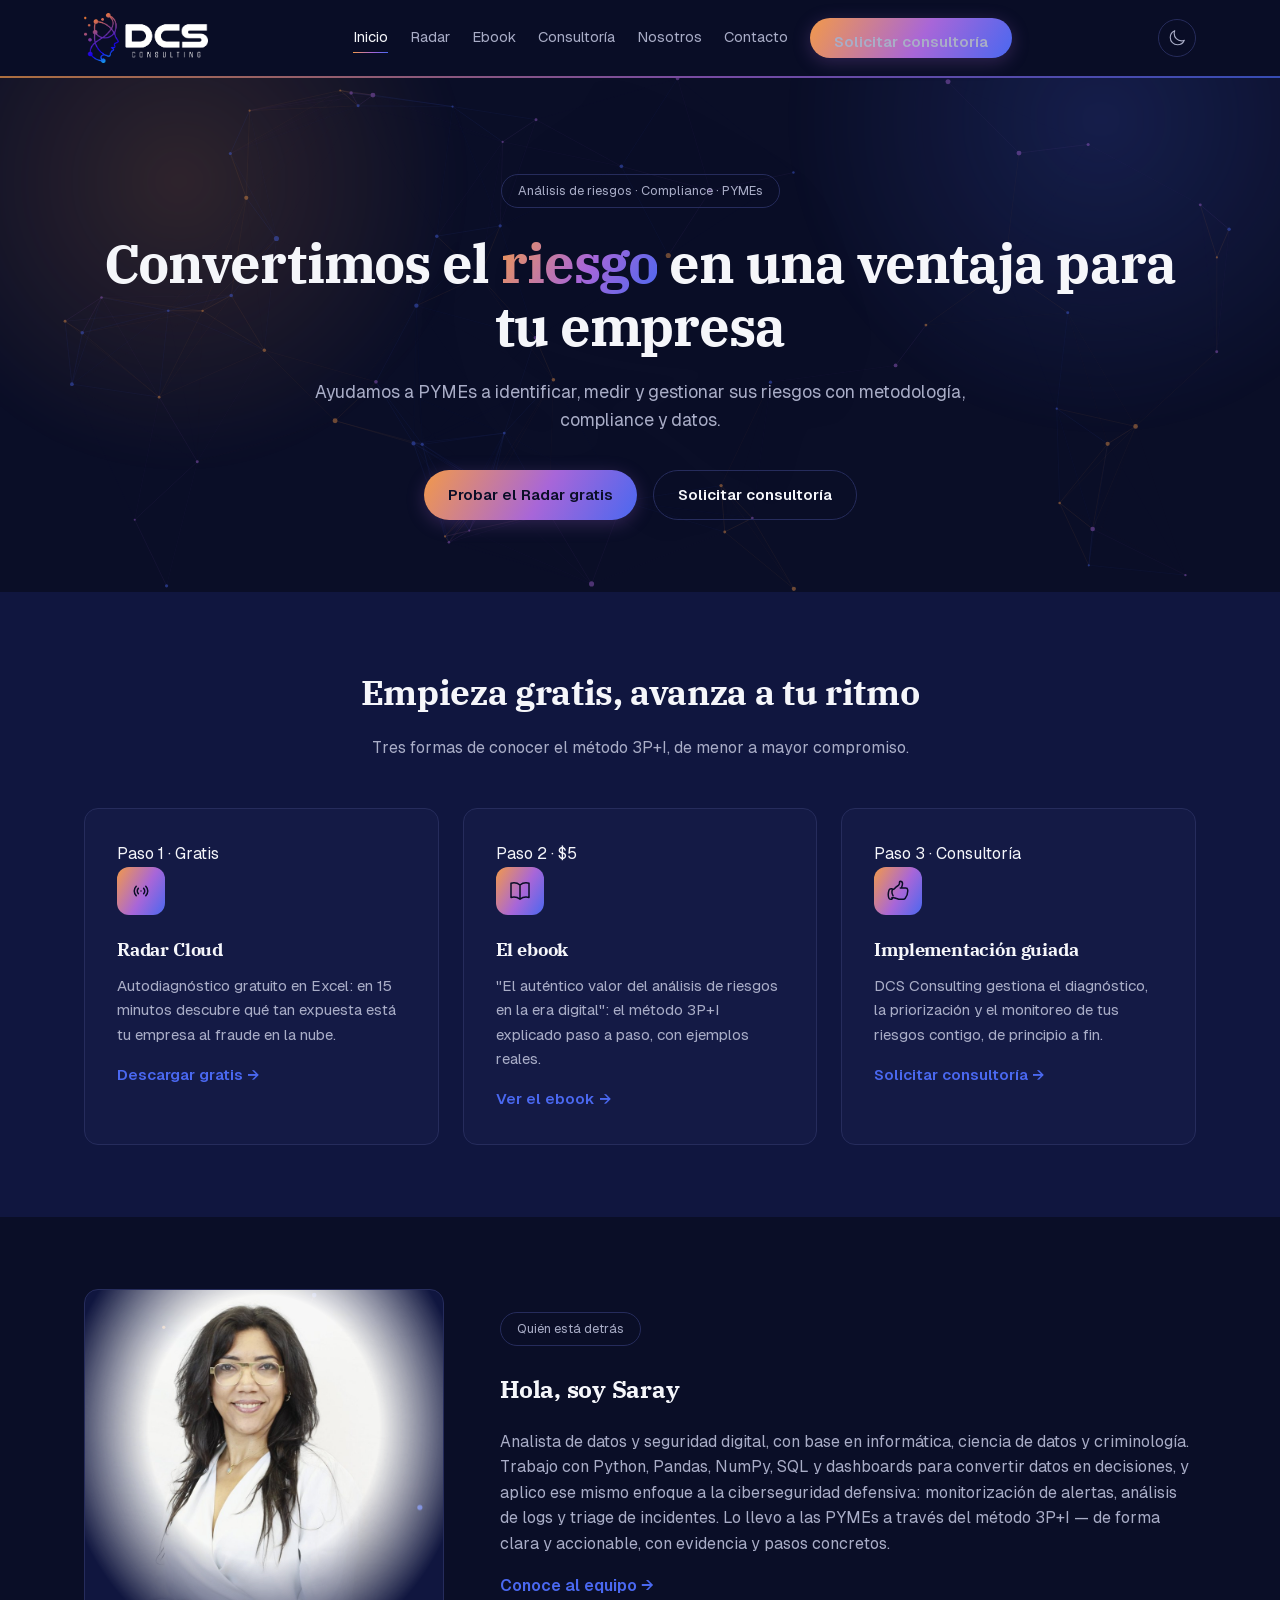
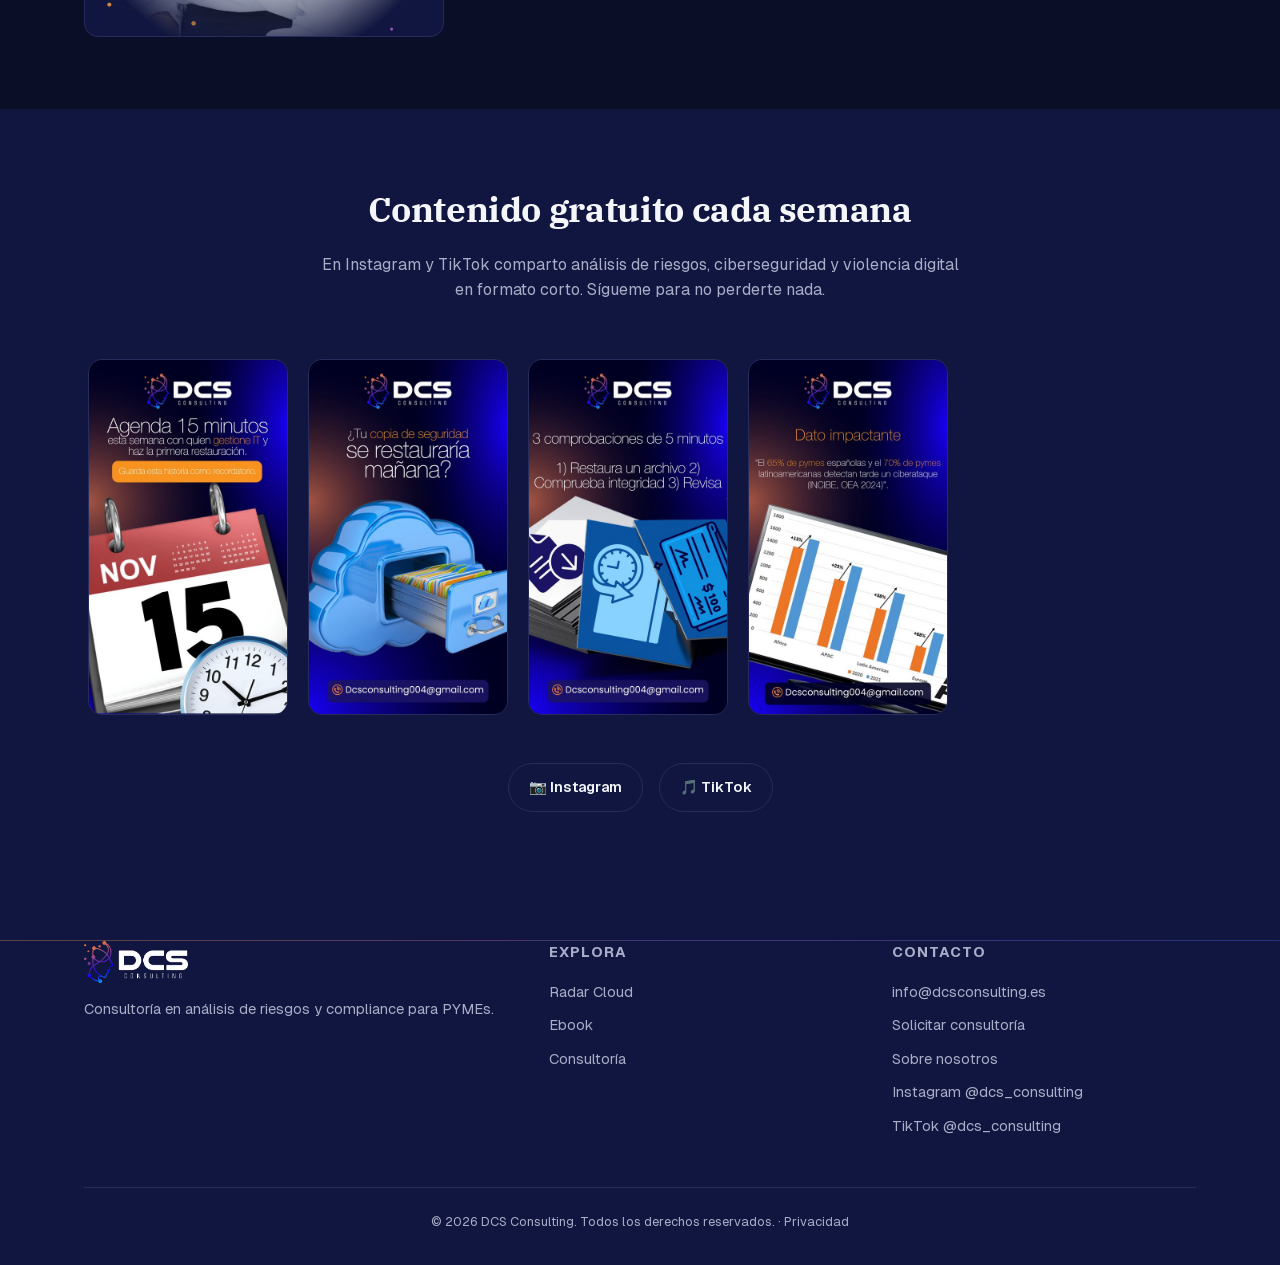
==== index.html @ 71032039 "Oculta temporalmente Formación y Aula Digital Segura del menú - Quita los enlaces de navegación y fo" ====
<!DOCTYPE html>
<html lang="es">
<head>
<script>(function(){try{if(localStorage.getItem("dcs-theme")==="light"){document.documentElement.setAttribute("data-theme","light");}}catch(e){}})();</script>
<meta charset="UTF-8">
<meta name="viewport" content="width=device-width, initial-scale=1.0">
<title>DCS Consulting — Consultoría en Análisis de Riesgos y Cumplimiento</title>
<meta name="description" content="DCS Consulting: consultoría en análisis de riesgos, compliance y auditoría para PYMEs.">
<meta property="og:type" content="website">
<meta property="og:title" content="DCS Consulting — Consultoría en Análisis de Riesgos y Cumplimiento">
<meta property="og:description" content="DCS Consulting: consultoría en análisis de riesgos, compliance y auditoría para PYMEs.">
<meta property="og:url" content="https://dcsconsulting.es/">
<meta property="og:image" content="https://dcsconsulting.es/assets/logo-full.png">
<meta name="twitter:card" content="summary_large_image">
<meta name="twitter:title" content="DCS Consulting — Consultoría en Análisis de Riesgos y Cumplimiento">
<meta name="twitter:description" content="DCS Consulting: consultoría en análisis de riesgos, compliance y auditoría para PYMEs.">
<meta name="twitter:image" content="https://dcsconsulting.es/assets/logo-full.png">
<link rel="stylesheet" href="css/style.css?v=20260808">
<link rel="icon" type="image/png" href="assets/favicon.png">
<link rel="preconnect" href="https://fonts.googleapis.com">
<link rel="preconnect" href="https://fonts.gstatic.com" crossorigin>
<link href="https://fonts.googleapis.com/css2?family=IBM+Plex+Serif:wght@500;600;700&display=swap" rel="stylesheet">
</head>
<body>

<header class="site-header">
  <div class="container">
    <a href="index.html" class="logo">
      <img src="assets/logo-full.png" alt="DCS Consulting" class="logo-img logo-on-dark">
      <img src="assets/logo-full-dark.png" alt="DCS Consulting" class="logo-img logo-on-light">
    </a>
    <nav class="nav-links">
      <a href="index.html" class="active">Inicio</a>
      <a href="radar.html">Radar</a>
      <a href="ebook.html">Ebook</a>
      <a href="consultoria.html">Consultoría</a>
      <a href="sobre-nosotros.html">Nosotros</a>
      <a href="contacto.html">Contacto</a>
      <a href="contacto.html" class="btn btn-primary">Solicitar consultoría</a>
    </nav>
    <button class="theme-toggle" aria-label="Cambiar tema claro/oscuro" title="Cambiar tema">
      <svg class="icon-moon" viewBox="0 0 24 24"><path stroke-linecap="round" stroke-linejoin="round" stroke-width="1.5" d="M21.752 15.002A9.72 9.72 0 0118 15.75c-5.385 0-9.75-4.365-9.75-9.75 0-1.33.266-2.597.748-3.752A9.753 9.753 0 003 11.25C3 16.635 7.365 21 12.75 21a9.753 9.753 0 009.002-5.998z"/></svg>
      <svg class="icon-sun" viewBox="0 0 24 24"><path stroke-linecap="round" stroke-linejoin="round" stroke-width="1.5" d="M12 3v2.25m6.364.386-1.591 1.591M21 12h-2.25m-.386 6.364-1.591-1.591M12 18.75V21m-6.364-.386 1.591-1.591M3 12h2.25m.386-6.364 1.591 1.591M15.75 12a3.75 3.75 0 11-7.5 0 3.75 3.75 0 017.5 0z"/></svg>
    </button>
    <button class="nav-toggle" aria-label="Abrir menú">☰</button>
  </div>
</header>

<section class="hero">
  <div class="hero-nebula" aria-hidden="true"></div>
  <canvas class="particle-swarm hero-swarm" aria-hidden="true"></canvas>
  <div class="container">
    <span class="eyebrow">Análisis de riesgos · Compliance · PYMEs</span>
    <h1>Convertimos el <span class="grad">riesgo</span> en una ventaja para tu empresa</h1>
    <p class="lead">Ayudamos a PYMEs a identificar, medir y gestionar sus riesgos con metodología, compliance y datos.</p>
    <div class="hero-actions">
      <a href="radar.html" class="btn btn-primary">Probar el Radar gratis</a>
      <a href="contacto.html" class="btn btn-outline">Solicitar consultoría</a>
    </div>
  </div>
</section>

<section class="section-alt">
  <div class="container">
    <div class="section-head">
      <h2>Empieza gratis, avanza a tu ritmo</h2>
      <p>Tres formas de conocer el método 3P+I, de menor a mayor compromiso.</p>
    </div>
    <div class="grid">
      <div class="card">
        <span class="tag">Paso 1 · Gratis</span>
        <div class="icon"><svg viewBox="0 0 24 24"><path stroke-linecap="round" stroke-linejoin="round" stroke-width="1.5" d="M9.348 14.652a3.75 3.75 0 010-5.304m5.304 0a3.75 3.75 0 010 5.304m-7.425 2.121a6.75 6.75 0 010-9.546m9.546 0a6.75 6.75 0 010 9.546M12 12h.008v.008H12V12z"/></svg></div>
        <h3>Radar Cloud</h3>
        <p>Autodiagnóstico gratuito en Excel: en 15 minutos descubre qué tan expuesta está tu empresa al fraude en la nube.</p>
        <p style="margin-top:16px;"><a href="radar.html" style="color:var(--blue); font-weight:600;">Descargar gratis →</a></p>
      </div>
      <div class="card">
        <span class="tag">Paso 2 · $5</span>
        <div class="icon"><svg viewBox="0 0 24 24"><path stroke-linecap="round" stroke-linejoin="round" stroke-width="1.5" d="M12 6.042A8.967 8.967 0 006 3.75c-1.052 0-2.062.18-3 .512v14.25A8.987 8.987 0 016 18c2.305 0 4.408.867 6 2.292m0-14.25a8.966 8.966 0 016-2.292c1.052 0 2.062.18 3 .512v14.25A8.987 8.987 0 0018 18a8.967 8.967 0 00-6 2.292m0-14.25v14.25"/></svg></div>
        <h3>El ebook</h3>
        <p>"El auténtico valor del análisis de riesgos en la era digital": el método 3P+I explicado paso a paso, con ejemplos reales.</p>
        <p style="margin-top:16px;"><a href="ebook.html" style="color:var(--blue); font-weight:600;">Ver el ebook →</a></p>
      </div>
      <div class="card">
        <span class="tag">Paso 3 · Consultoría</span>
        <div class="icon"><svg viewBox="0 0 24 24"><path stroke-linecap="round" stroke-linejoin="round" stroke-width="1.5" d="M6.633 10.5c.806 0 1.533-.446 2.031-1.08a9.041 9.041 0 012.861-2.4c.723-.384 1.35-.956 1.653-1.715a4.498 4.498 0 00.322-1.672V3a.75.75 0 01.75-.75A2.25 2.25 0 0116.5 4.5c0 1.152-.26 2.243-.723 3.218-.266.558.107 1.282.725 1.282h3.126c1.026 0 1.945.694 2.054 1.715.045.422.068.85.068 1.285a11.95 11.95 0 01-2.649 7.521c-.388.482-.987.729-1.605.729H13.48c-.483 0-.964-.078-1.423-.23l-3.114-1.04a4.501 4.501 0 00-1.423-.23H5.904M14.25 9h2.25M5.904 18.75c.083.205.173.405.27.602.197.4-.078.898-.523.898h-.908c-.889 0-1.713-.518-1.972-1.368a12 12 0 01-.521-3.507c0-1.553.295-3.036.831-4.398C3.387 10.203 4.167 9.75 5 9.75h.945c.445 0 .72.498.523.898a4.986 4.986 0 00-.523 2.25c0 .944.204 1.84.57 2.647.204.45.396.907.588 1.362"/></svg></div>
        <h3>Implementación guiada</h3>
        <p>DCS Consulting gestiona el diagnóstico, la priorización y el monitoreo de tus riesgos contigo, de principio a fin.</p>
        <p style="margin-top:16px;"><a href="consultoria.html" style="color:var(--blue); font-weight:600;">Solicitar consultoría →</a></p>
      </div>
    </div>
  </div>
</section>

<section>
  <div class="container">
    <div class="founder-showcase">
      <div class="founder-portrait-frame">
        <canvas class="particle-swarm" aria-hidden="true"></canvas>
        <img src="assets/saray3-portrait.jpg" alt="Saray Blanco Alzola, fundadora de DCS Consulting" class="founder-portrait-img">
      </div>
      <div class="founder-showcase-text">
        <span class="eyebrow">Quién está detrás</span>
        <h2 class="mt-0">Hola, soy Saray</h2>
        <p style="color:var(--text-muted);">Analista de datos y seguridad digital, con base en informática, ciencia de datos y criminología. Trabajo con Python, Pandas, NumPy, SQL y dashboards para convertir datos en decisiones, y aplico ese mismo enfoque a la ciberseguridad defensiva: monitorización de alertas, análisis de logs y triage de incidentes. Lo llevo a las PYMEs a través del método 3P+I — de forma clara y accionable, con evidencia y pasos concretos.</p>
        <p style="margin-top:16px;"><a href="sobre-nosotros.html" style="color:var(--blue); font-weight:600;">Conoce al equipo →</a></p>
      </div>
    </div>
  </div>
</section>

<section class="section-alt">
  <div class="container">
    <div class="section-head">
      <h2>Contenido gratuito cada semana</h2>
      <p>En Instagram y TikTok comparto análisis de riesgos, ciberseguridad y violencia digital en formato corto. Sígueme para no perderte nada.</p>
    </div>
    <div class="rrss-strip">
      <img src="assets/rrss/rrss-1.jpg" alt="Publicación de DCS Consulting: agenda 15 minutos con quien gestione tu IT" loading="lazy">
      <img src="assets/rrss/rrss-2.jpg" alt="Publicación de DCS Consulting: ¿tu copia de seguridad se restauraría mañana?" loading="lazy">
      <img src="assets/rrss/rrss-3.jpg" alt="Publicación de DCS Consulting: 3 comprobaciones de 5 minutos" loading="lazy">
      <img src="assets/rrss/rrss-4.jpg" alt="Publicación de DCS Consulting: dato impactante sobre pymes y ciberataques" loading="lazy">
    </div>
    <div class="social-row" style="margin-top:32px;">
      <a href="https://www.instagram.com/dcs_consulting/" target="_blank" rel="noopener" class="social-pill">📷 Instagram</a>
      <a href="https://www.tiktok.com/@dcs_consulting" target="_blank" rel="noopener" class="social-pill">🎵 TikTok</a>
    </div>
  </div>
</section>

<footer class="site-footer">
  <div class="container">
    <div class="footer-grid">
      <div>
        <div class="logo" style="margin-bottom:14px;">
          <img src="assets/logo-full.png" alt="DCS Consulting" class="logo-img logo-on-dark">
      <img src="assets/logo-full-dark.png" alt="DCS Consulting" class="logo-img logo-on-light">
        </div>
        <p>Consultoría en análisis de riesgos y compliance para PYMEs.</p>
      </div>
      <div>
        <h4>Explora</h4>
        <a href="radar.html">Radar Cloud</a>
        <a href="ebook.html">Ebook</a>
        <a href="consultoria.html">Consultoría</a>
      </div>
      <div>
        <h4>Contacto</h4>
        <p><a href="mailto:info@dcsconsulting.es">info@dcsconsulting.es</a></p>
        <a href="contacto.html">Solicitar consultoría</a>
        <a href="sobre-nosotros.html">Sobre nosotros</a>
        <a href="https://www.instagram.com/dcs_consulting/" target="_blank" rel="noopener">Instagram @dcs_consulting</a>
        <a href="https://www.tiktok.com/@dcs_consulting" target="_blank" rel="noopener">TikTok @dcs_consulting</a>
      </div>
    </div>
    <div class="footer-bottom">
      © 2026 DCS Consulting. Todos los derechos reservados. · <a href="privacidad.html" style="color:inherit;">Privacidad</a>
    </div>
  </div>
</footer>

<script defer src="lib/three.min.js"></script>
<script defer src="js/hero-nebula.js?v=20260808"></script>
<script defer src="js/particle-swarm.js?v=20260808"></script>
<script src="js/main.js?v=20260808"></script>
</body>
</html>
---- css/style.css ----
/* DCS Consulting — hoja de estilos global */

@font-face {
  font-family: "Geist";
  src: url("../assets/fonts/Geist-Variable.woff2") format("woff2-variations"),
       url("../assets/fonts/Geist-Variable.woff2") format("woff2");
  font-weight: 100 900;
  font-style: normal;
  font-display: swap;
}

:root {
  --bg: #0a0e27;
  --bg-alt: #10163f;
  --bg-card: #141a45;
  --border: #262c5c;
  --text: #f5f6fa;
  --text-muted: #a9adc7;
  --orange: #f2994a;
  --purple: #a866d8;
  --blue: #4a68f0;
  --gradient: linear-gradient(120deg, var(--orange), var(--purple) 55%, var(--blue));
  --radius: 14px;
  --max-width: 1160px;
  --ease-out: cubic-bezier(0.22, 1, 0.36, 1);
  --font-display: "IBM Plex Serif", Georgia, serif;
  --header-bg: rgba(10, 14, 39, 0.92);
  --card-shadow: rgba(10, 14, 39, 0.4);
  --danger: #ef5a5a;
  --warning: #f2994a;
  --success: #3ddc97;
}

:root[data-theme="light"] {
  --bg: #f6f7fb;
  --bg-alt: #ebeef8;
  --bg-card: #ffffff;
  --border: #dde1f2;
  --text: #12173a;
  --text-muted: #5a5f82;
  --header-bg: rgba(246, 247, 251, 0.88);
  --card-shadow: rgba(30, 41, 90, 0.14);
}

:root[data-theme="light"] .hero-nebula { opacity: 0.32; }
:root[data-theme="light"] .hero-swarm { opacity: 0.35; }

* { box-sizing: border-box; }

html {
  scroll-behavior: smooth;
  overflow-x: clip;
}

@media (prefers-reduced-motion: reduce) {
  html { scroll-behavior: auto; }
}

body {
  margin: 0;
  overflow-x: clip;
  font-family: "Geist", "IBM Plex Sans", "Segoe UI", system-ui, -apple-system, Roboto, Helvetica, Arial, sans-serif;
  background: var(--bg);
  color: var(--text);
  line-height: 1.6;
}

h1, h2, h3 {
  font-family: var(--font-display);
  letter-spacing: -0.01em;
}

a { color: inherit; text-decoration: none; }

img { max-width: 100%; display: block; }

.container {
  max-width: var(--max-width);
  margin: 0 auto;
  padding: 0 24px;
}

/* ---------- Header ---------- */

.site-header {
  position: sticky;
  top: 0;
  z-index: 100;
  background: var(--header-bg);
  backdrop-filter: blur(8px);
}

.site-header::after {
  content: "";
  display: block;
  height: 2px;
  background: var(--gradient);
  opacity: 0.7;
}

.site-header .container {
  display: flex;
  align-items: center;
  justify-content: space-between;
  height: 76px;
}

.logo {
  display: flex;
  align-items: center;
  gap: 8px;
}

.site-header .logo-img,
.site-footer .logo-img {
  height: 50px;
  width: auto;
  max-width: none;
  flex-shrink: 0;
}

.site-footer .logo-img { height: 42px; }

.logo-on-light { display: none; }
:root[data-theme="light"] .logo-on-dark { display: none; }
:root[data-theme="light"] .logo-on-light { display: block; }

.nav-links {
  display: flex;
  align-items: center;
  gap: 22px;
  font-size: 0.92rem;
  white-space: nowrap;
}

.nav-links a {
  position: relative;
  color: var(--text-muted);
  padding-bottom: 3px;
  transition: color 0.2s;
}

.nav-links a::after {
  content: "";
  position: absolute;
  left: 0; right: 0; bottom: -2px;
  height: 1.5px;
  background: var(--gradient);
  transform: scaleX(0);
  transform-origin: right;
  transition: transform 0.3s var(--ease-out);
}

.nav-links a:hover,
.nav-links a.active {
  color: var(--text);
}

.nav-links a:hover::after,
.nav-links a.active::after {
  transform: scaleX(1);
  transform-origin: left;
}

.nav-links a.btn::after { display: none; }

.btn {
  display: inline-block;
  padding: 12px 24px;
  border-radius: 999px;
  font-weight: 600;
  font-size: 0.95rem;
  border: none;
  cursor: pointer;
  transition: transform 0.25s var(--ease-out), box-shadow 0.25s var(--ease-out);
}

.btn-primary {
  background: var(--gradient);
  color: #0a0e27;
  box-shadow: 0 4px 18px rgba(168, 102, 216, 0.25);
}

.btn-primary:hover { transform: translateY(-2px); box-shadow: 0 10px 28px rgba(168, 102, 216, 0.4); }

.btn-outline {
  background: transparent;
  color: var(--text);
  border: 1px solid var(--border);
}

.btn-outline:hover { border-color: var(--purple); }

.nav-toggle {
  display: none;
  background: none;
  border: none;
  color: var(--text);
  font-size: 1.6rem;
  cursor: pointer;
}

.theme-toggle {
  display: inline-flex;
  align-items: center;
  justify-content: center;
  width: 38px;
  height: 38px;
  border-radius: 50%;
  border: 1px solid var(--border);
  background: transparent;
  color: var(--text-muted);
  cursor: pointer;
  transition: border-color 0.25s var(--ease-out), color 0.25s var(--ease-out);
}

.theme-toggle:hover { border-color: var(--purple); color: var(--text); }

.theme-toggle svg { width: 18px; height: 18px; stroke: currentColor; fill: none; }

.theme-toggle .icon-sun { display: none; }
:root[data-theme="light"] .theme-toggle .icon-sun { display: block; }
:root[data-theme="light"] .theme-toggle .icon-moon { display: none; }

/* ---------- Hero ---------- */

.hero {
  position: relative;
  padding: 96px 0 72px;
  text-align: center;
  overflow: hidden;
}

.hero::before {
  content: "";
  position: absolute;
  inset: -10%;
  z-index: 0;
  background:
    radial-gradient(circle 480px at var(--mx, 20%) var(--my, 25%), rgba(242, 153, 74, 0.16), transparent 60%),
    radial-gradient(circle 520px at calc(100% - var(--mx, 20%)) calc(var(--my, 25%) - 10%), rgba(74, 104, 240, 0.18), transparent 60%);
  filter: blur(10px);
  transition: background 0.4s ease;
  pointer-events: none;
}

.hero > .container { position: relative; z-index: 1; }

.hero-nebula {
  position: absolute;
  inset: 0;
  z-index: 0;
  opacity: 0.55;
  pointer-events: none;
}

.hero-nebula canvas {
  display: block;
  width: 100%;
  height: 100%;
}

.founder-showcase {
  display: flex;
  align-items: center;
  gap: 56px;
}

.founder-portrait-frame {
  position: relative;
  flex: 0 0 auto;
  width: 100%;
  max-width: 360px;
  aspect-ratio: 900 / 872;
  border-radius: var(--radius);
  overflow: hidden;
  background: var(--bg-alt);
  border: 1px solid var(--border);
}

.particle-swarm {
  position: absolute;
  inset: 0;
  width: 100%;
  height: 100%;
  display: block;
}

.hero-swarm {
  z-index: 0;
  opacity: 0.5;
  pointer-events: none;
}

.founder-portrait-img {
  position: absolute;
  inset: 0;
  width: 100%;
  height: 100%;
  object-fit: cover;
  object-position: center 18%;
  -webkit-mask-image: radial-gradient(ellipse 62% 74% at 50% 40%, black 52%, transparent 92%);
  mask-image: radial-gradient(ellipse 62% 74% at 50% 40%, black 52%, transparent 92%);
}

.founder-showcase-text {
  flex: 1 1 320px;
}

@media (max-width: 780px) {
  .founder-showcase {
    flex-direction: column;
    gap: 28px;
    text-align: center;
  }
  .founder-portrait-frame { max-width: 280px; }
}

.eyebrow {
  display: inline-block;
  padding: 6px 16px;
  border: 1px solid var(--border);
  border-radius: 999px;
  font-size: 0.8rem;
  color: var(--text-muted);
  margin-bottom: 24px;
}

.hero h1 {
  font-size: clamp(2.1rem, 5vw, 3.4rem);
  margin: 0 0 20px;
  font-weight: 800;
  line-height: 1.15;
  letter-spacing: -0.02em;
}

.hero h1 .grad {
  background: var(--gradient);
  -webkit-background-clip: text;
  background-clip: text;
  color: transparent;
}

.hero p.lead {
  max-width: 680px;
  margin: 0 auto 36px;
  color: var(--text-muted);
  font-size: 1.1rem;
}

.hero-actions {
  display: flex;
  gap: 16px;
  justify-content: center;
  flex-wrap: wrap;
}

/* ---------- Sections ---------- */

section { padding: 72px 0; }

.section-alt { background: var(--bg-alt); }

.section-head {
  text-align: center;
  max-width: 640px;
  margin: 0 auto 48px;
}

.section-head h2 {
  font-size: clamp(1.6rem, 3vw, 2.2rem);
  margin: 0 0 14px;
}

.section-head p { color: var(--text-muted); margin: 0; }

/* ---------- Cards / Grid ---------- */

.grid {
  display: grid;
  gap: 24px;
  grid-template-columns: repeat(auto-fit, minmax(260px, 1fr));
}

.grid-2 { grid-template-columns: repeat(auto-fit, minmax(320px, 1fr)); }

.card {
  position: relative;
  background: var(--bg-card);
  border: 1px solid var(--border);
  border-radius: var(--radius);
  padding: 32px;
  transition: transform 0.3s var(--ease-out), border-color 0.3s var(--ease-out), box-shadow 0.3s var(--ease-out);
  overflow: hidden;
}

.card::before {
  content: "";
  position: absolute;
  top: 0; left: 0; right: 0;
  height: 3px;
  background: var(--gradient);
  opacity: 0;
  transition: opacity 0.2s ease;
}

.card:hover {
  transform: translateY(-4px);
  border-color: var(--purple);
  box-shadow: 0 12px 32px var(--card-shadow);
}

.card:hover::before { opacity: 1; }

.card:hover .icon { transform: scale(1.08) rotate(-4deg); }

.card .icon {
  width: 48px;
  height: 48px;
  border-radius: 12px;
  background: var(--gradient);
  display: flex;
  transition: transform 0.4s var(--ease-out);
  align-items: center;
  justify-content: center;
  color: var(--bg);
  font-size: 1.3rem;
  font-weight: 700;
  margin-bottom: 20px;
}

.card .icon svg {
  width: 24px;
  height: 24px;
  stroke: currentColor;
  fill: none;
}

.card h3 { margin: 0 0 10px; font-size: 1.15rem; }

.card p { color: var(--text-muted); margin: 0; font-size: 0.95rem; }

.card ul { margin: 14px 0 0; padding-left: 18px; color: var(--text-muted); font-size: 0.92rem; }
.card ul li { margin-bottom: 6px; }

.pillar-card {
  position: relative;
  overflow: hidden;
}

.team-photo {
  width: 88px;
  height: 88px;
  border-radius: 50%;
  object-fit: cover;
  margin: 0 auto 16px;
  border: 2px solid var(--border);
}

.pillar-card .tag {
  display: inline-block;
  font-size: 0.72rem;
  text-transform: uppercase;
  letter-spacing: 1px;
  color: var(--purple);
  margin-bottom: 10px;
  font-weight: 700;
}

/* ---------- Steps ---------- */

.steps {
  display: grid;
  gap: 20px;
  grid-template-columns: repeat(auto-fit, minmax(220px, 1fr));
  counter-reset: step;
}

.step {
  border: 1px solid var(--border);
  border-radius: var(--radius);
  padding: 24px;
}

.step::before {
  counter-increment: step;
  content: counter(step);
  display: flex;
  align-items: center;
  justify-content: center;
  width: 36px;
  height: 36px;
  border-radius: 50%;
  background: var(--gradient);
  color: #0a0e27;
  font-weight: 800;
  margin-bottom: 16px;
}

/* ---------- Forms ---------- */

.form-wrap {
  max-width: 640px;
  margin: 0 auto;
  background: var(--bg-card);
  border: 1px solid var(--border);
  border-radius: var(--radius);
  padding: 40px;
}

form .field { margin-bottom: 20px; }

form label {
  display: block;
  margin-bottom: 8px;
  font-size: 0.9rem;
  color: var(--text-muted);
}

form input,
form select,
form textarea {
  width: 100%;
  padding: 13px 16px;
  border-radius: 10px;
  border: 1px solid var(--border);
  background: var(--bg);
  color: var(--text);
  font-size: 0.95rem;
  font-family: inherit;
}

form input:focus-visible,
form select:focus-visible,
form textarea:focus-visible {
  outline: 2px solid var(--purple);
  outline-offset: 2px;
  border-color: var(--purple);
}

/* ---------- Focus states (keyboard nav) ---------- */

a:focus-visible,
button:focus-visible,
.btn:focus-visible,
.skill-tag:focus-visible {
  outline: 2px solid var(--blue);
  outline-offset: 3px;
  border-radius: 4px;
}

.btn:focus-visible { border-radius: 999px; }

form textarea { resize: vertical; min-height: 120px; }

.field-checkbox {
  display: flex;
  align-items: flex-start;
  gap: 10px;
}

.field-checkbox input[type="checkbox"] {
  width: 18px;
  height: 18px;
  margin-top: 2px;
  accent-color: var(--purple);
  flex-shrink: 0;
}

.field-checkbox label {
  font-size: 0.85rem;
  color: var(--text-muted);
  margin-bottom: 0;
}

.field-checkbox label a { color: var(--blue); font-weight: 600; }

.form-note {
  font-size: 0.82rem;
  color: var(--text-muted);
  margin-top: 12px;
}

/* ---------- Banner / CTA ---------- */

.cta-banner {
  border-radius: 20px;
  padding: 56px;
  text-align: center;
  background: linear-gradient(120deg, rgba(242,153,74,0.15), rgba(168,102,216,0.15), rgba(74,104,240,0.15));
  background-size: 220% 220%;
  animation: ctaDrift 14s ease-in-out infinite;
  border: 1px solid var(--border);
}

@keyframes ctaDrift {
  0%, 100% { background-position: 0% 50%; }
  50% { background-position: 100% 50%; }
}

.cta-banner h2 { margin: 0 0 14px; font-size: 1.8rem; }
.cta-banner p { color: var(--text-muted); margin: 0 0 28px; }

/* ---------- Ebook ---------- */

.ebook-layout {
  display: grid;
  grid-template-columns: 280px 1fr;
  gap: 48px;
  align-items: center;
}

.ebook-cover {
  aspect-ratio: 3 / 4;
  border-radius: var(--radius);
  background: var(--gradient);
  display: flex;
  align-items: center;
  justify-content: center;
  color: #0a0e27;
  font-weight: 800;
  text-align: center;
  padding: 24px;
  font-size: 1.1rem;
}

.price-tag {
  font-size: 2rem;
  font-weight: 800;
  margin: 20px 0;
}

.price-tag .old {
  font-size: 1.1rem;
  color: var(--text-muted);
  text-decoration: line-through;
  font-weight: 400;
  margin-right: 10px;
}

/* ---------- Badge ---------- */

.badge {
  display: inline-block;
  padding: 4px 12px;
  border-radius: 999px;
  background: rgba(168, 102, 216, 0.15);
  color: var(--purple);
  font-size: 0.75rem;
  font-weight: 700;
  letter-spacing: 0.5px;
  text-transform: uppercase;
  margin-bottom: 14px;
}

/* ---------- Skill groups ---------- */

.skill-group { margin-bottom: 28px; }
.skill-group:last-child { margin-bottom: 0; }

.skill-group h4 {
  font-size: 0.8rem;
  text-transform: uppercase;
  letter-spacing: 1px;
  color: var(--purple);
  margin: 0 0 14px;
  font-weight: 700;
}

.skill-tags {
  display: flex;
  flex-wrap: wrap;
  gap: 10px;
}

.skill-tag {
  padding: 8px 16px;
  border-radius: 999px;
  border: 1px solid var(--border);
  background: var(--bg-card);
  font-size: 0.88rem;
  color: var(--text);
  transition: border-color 0.25s var(--ease-out), transform 0.25s var(--ease-out);
}

.skill-tag:hover {
  border-color: var(--purple);
  transform: translateY(-2px);
}

/* ---------- RRSS strip ---------- */

.rrss-strip {
  display: flex;
  gap: 20px;
  overflow-x: auto;
  overflow-y: visible;
  padding: 8px 4px 16px;
  scroll-snap-type: x proximity;
  scrollbar-width: none;
}

.rrss-strip::-webkit-scrollbar { display: none; }

.rrss-strip img {
  flex: 0 0 auto;
  width: 200px;
  aspect-ratio: 9 / 16;
  object-fit: cover;
  border-radius: var(--radius);
  border: 1px solid var(--border);
  scroll-snap-align: start;
  transition: transform 0.3s var(--ease-out), border-color 0.3s var(--ease-out);
}

.rrss-strip img:hover {
  transform: translateY(-4px);
  border-color: var(--purple);
}

@media (max-width: 600px) {
  .rrss-strip img { width: 150px; }
}

/* ---------- Social row ---------- */

.social-row {
  display: flex;
  gap: 16px;
  justify-content: center;
  flex-wrap: wrap;
}

.social-pill {
  display: flex;
  align-items: center;
  gap: 10px;
  padding: 12px 20px;
  border: 1px solid var(--border);
  border-radius: 999px;
  color: var(--text);
  font-weight: 600;
  font-size: 0.9rem;
}

.social-pill:hover { border-color: var(--purple); }

/* ---------- Footer ---------- */

.site-footer {
  position: relative;
  padding: 56px 0 32px;
  background: var(--bg-alt);
}

.site-footer::before {
  content: "";
  display: block;
  height: 1px;
  background: var(--gradient);
  opacity: 0.35;
}

.footer-grid {
  display: grid;
  grid-template-columns: 1.4fr 1fr 1fr;
  gap: 40px;
  margin-bottom: 40px;
}

.footer-grid h4 {
  font-size: 0.9rem;
  text-transform: uppercase;
  letter-spacing: 1px;
  color: var(--text-muted);
  margin: 0 0 16px;
}

.footer-grid a,
.footer-grid p {
  display: block;
  color: var(--text-muted);
  margin-bottom: 10px;
  font-size: 0.92rem;
}

.footer-grid a {
  position: relative;
  width: fit-content;
}

.footer-grid a::after {
  content: "";
  position: absolute;
  left: 0; bottom: -1px;
  width: 100%;
  height: 1px;
  background: currentColor;
  transform: scaleX(0);
  transform-origin: left;
  transition: transform 0.3s var(--ease-out);
}

.footer-grid a:hover { color: var(--text); }
.footer-grid a:hover::after { transform: scaleX(1); }

.footer-bottom {
  text-align: center;
  font-size: 0.8rem;
  color: var(--text-muted);
  border-top: 1px solid var(--border);
  padding-top: 24px;
}

/* ---------- Utility ---------- */

.text-center { text-align: center; }
.mt-0 { margin-top: 0; }

.two-col {
  display: grid;
  grid-template-columns: 1fr 1fr;
  gap: 48px;
  align-items: center;
}

.list-check { list-style: none; padding: 0; margin: 24px 0; }
.list-check li {
  position: relative;
  padding-left: 30px;
  margin-bottom: 12px;
  color: var(--text-muted);
}
.list-check li::before {
  content: "✓";
  position: absolute;
  left: 0;
  color: var(--blue);
  font-weight: 800;
}

.placeholder-note {
  border: 1px dashed var(--purple);
  background: rgba(168, 102, 216, 0.08);
  color: var(--text-muted);
  padding: 12px 18px;
  border-radius: 10px;
  font-size: 0.85rem;
  margin: 16px 0;
}

/* ---------- Scroll reveal ---------- */

.reveal {
  opacity: 0;
  transform: translateY(20px);
  transition: opacity 0.5s var(--ease-out), transform 0.5s var(--ease-out);
}

.reveal.is-revealed {
  opacity: 1;
  transform: none;
}

@media (prefers-reduced-motion: reduce) {
  .reveal { opacity: 1; transform: none; transition: none; }
}

/* ---------- Magnetic buttons ---------- */

.has-magnetic { display: inline-flex; position: relative; isolation: isolate; }

.magnetic-inner {
  display: inline-flex;
  align-items: center;
  justify-content: center;
  gap: inherit;
  will-change: transform;
  transition: transform 0.8s cubic-bezier(0.16, 1, 0.3, 1);
}

/* ---------- Responsive ---------- */

@media (max-width: 860px) {
  .footer-grid { grid-template-columns: 1fr; }
  .ebook-layout { grid-template-columns: 1fr; }
  .two-col { grid-template-columns: 1fr; }
}

@media (max-width: 980px) {
  .nav-links {
    position: fixed;
    top: 76px;
    left: 0;
    right: 0;
    background: var(--bg);
    border-bottom: 1px solid var(--border);
    flex-direction: column;
    align-items: stretch;
    padding: 20px 24px;
    gap: 18px;
    transform: translateY(-150%);
    transition: transform 0.25s ease;
  }
  .nav-links.open { transform: translateY(0); }
  .nav-toggle { display: block; }
  .nav-links .btn { text-align: center; }
}

/* ---------- Mobile: designed, not shrunk ---------- */
/* Card rows become swipeable horizontal carousels instead of a
   long stacked column — a layout decision specific to touch, not
   the desktop grid compressed into one narrow lane. */

@media (max-width: 700px) {
  .grid:not(.grid-2),
  .steps {
    display: flex;
    grid-template-columns: none;
    overflow-x: auto;
    overflow-y: visible;
    scroll-snap-type: x proximity;
    scroll-padding-left: 4px;
    gap: 14px;
    margin: 0 -24px;
    padding: 4px 24px 20px;
    scrollbar-width: none;
  }

  .grid:not(.grid-2)::-webkit-scrollbar,
  .steps::-webkit-scrollbar {
    display: none;
  }

  .grid:not(.grid-2) > * { flex: 0 0 78%; scroll-snap-align: start; }
  .steps > * { flex: 0 0 72%; scroll-snap-align: start; }

  .hero h1 { font-size: clamp(1.8rem, 8vw, 2.4rem); }
  section { padding: 52px 0; }
}

@media (max-width: 480px) {
  .hero-actions {
    flex-direction: column;
    align-items: stretch;
  }
  .hero-actions .btn { text-align: center; }
}

/* ---------- Radar App (quiz interactivo) ---------- */

.quiz-shell {
  max-width: 560px;
  margin: 0 auto;
}

.quiz-progress-row {
  display: flex;
  align-items: center;
  justify-content: space-between;
  margin-bottom: 12px;
  font-size: 0.85rem;
  color: var(--text-muted);
}

.quiz-progress-track {
  height: 6px;
  border-radius: 999px;
  background: var(--bg-alt);
  overflow: hidden;
  margin-bottom: 40px;
}

.quiz-progress-fill {
  height: 100%;
  background: var(--gradient);
  border-radius: 999px;
  transition: width 0.4s var(--ease-out);
}

.quiz-card {
  background: var(--bg-card);
  border: 1px solid var(--border);
  border-radius: 20px;
  padding: 40px 32px;
  text-align: center;
  animation: quizIn 0.35s var(--ease-out);
}

@keyframes quizIn {
  from { opacity: 0; transform: translateY(10px); }
  to { opacity: 1; transform: none; }
}

@media (prefers-reduced-motion: reduce) {
  .quiz-card { animation: none; }
}

.quiz-card .tag { display: inline-block; margin-bottom: 18px; }

.quiz-card h3 {
  font-size: 1.3rem;
  margin: 0 0 14px;
  line-height: 1.35;
}

.quiz-card .quiz-hint {
  color: var(--text-muted);
  font-size: 0.9rem;
  margin: 0 0 32px;
}

.quiz-answers {
  display: flex;
  flex-direction: column;
  gap: 12px;
}

.quiz-answer-btn {
  display: block;
  width: 100%;
  padding: 18px 24px;
  border-radius: 14px;
  border: 1px solid var(--border);
  background: var(--bg);
  color: var(--text);
  font-size: 1rem;
  font-weight: 600;
  font-family: inherit;
  cursor: pointer;
  transition: border-color 0.2s var(--ease-out), transform 0.2s var(--ease-out), background 0.2s var(--ease-out);
}

.quiz-answer-btn:hover { transform: translateY(-2px); border-color: var(--purple); }

.quiz-answer-btn.is-risk:hover { border-color: var(--danger); }
.quiz-answer-btn.is-safe:hover { border-color: var(--success); }

.quiz-nav-row {
  display: flex;
  justify-content: center;
  margin-top: 24px;
}

.quiz-back-btn {
  background: none;
  border: none;
  color: var(--text-muted);
  font-size: 0.88rem;
  cursor: pointer;
  padding: 8px;
}

.quiz-back-btn:hover { color: var(--text); }

.quiz-start, .quiz-results { text-align: center; }

.quiz-semaphore {
  width: 84px;
  height: 84px;
  border-radius: 50%;
  margin: 0 auto 24px;
  display: flex;
  align-items: center;
  justify-content: center;
  font-size: 2.2rem;
}

.quiz-semaphore.level-alto { background: rgba(239, 90, 90, 0.15); }
.quiz-semaphore.level-medio { background: rgba(242, 153, 74, 0.15); }
.quiz-semaphore.level-controlado { background: rgba(61, 220, 151, 0.15); }

.quiz-results h2.level-alto { color: var(--danger); }
.quiz-results h2.level-medio { color: var(--warning); }
.quiz-results h2.level-controlado { color: var(--success); }

.quiz-stats-row {
  display: flex;
  gap: 12px;
  justify-content: center;
  margin: 28px 0;
  flex-wrap: wrap;
}

.quiz-stat {
  flex: 1 1 100px;
  border: 1px solid var(--border);
  border-radius: 14px;
  padding: 16px 12px;
}

.quiz-stat .num { font-size: 1.6rem; font-weight: 800; display: block; }
.quiz-stat.stat-alta .num { color: var(--danger); }
.quiz-stat.stat-media .num { color: var(--warning); }
.quiz-stat.stat-baja .num { color: var(--success); }
.quiz-stat .label { font-size: 0.78rem; color: var(--text-muted); }

.quiz-action-list {
  text-align: left;
  margin: 32px 0;
  display: flex;
  flex-direction: column;
  gap: 12px;
}

.quiz-action-item {
  border: 1px solid var(--border);
  border-radius: 14px;
  padding: 18px 20px;
  background: var(--bg-card);
}

.quiz-action-item .priority-tag {
  font-size: 0.7rem;
  text-transform: uppercase;
  letter-spacing: 0.6px;
  font-weight: 700;
  margin-bottom: 6px;
  display: inline-block;
}

.quiz-action-item.priority-alta .priority-tag { color: var(--danger); }
.quiz-action-item.priority-media .priority-tag { color: var(--warning); }
.quiz-action-item.priority-baja .priority-tag { color: var(--success); }

.quiz-action-item h4 { margin: 0 0 6px; font-size: 0.98rem; }
.quiz-action-item p { margin: 0; color: var(--text-muted); font-size: 0.88rem; }

.quiz-alerts-toggle {
  background: none;
  border: 1px solid var(--border);
  border-radius: 999px;
  color: var(--text-muted);
  padding: 10px 18px;
  font-size: 0.85rem;
  cursor: pointer;
  margin: 8px 0 0;
}

.quiz-alerts-toggle:hover { border-color: var(--purple); color: var(--text); }

.quiz-alerts-table {
  text-align: left;
  margin-top: 20px;
  display: none;
  flex-direction: column;
  gap: 10px;
}

.quiz-alerts-table.is-open { display: flex; }

.quiz-alerts-row {
  border: 1px solid var(--border);
  border-radius: 12px;
  padding: 14px 16px;
  font-size: 0.85rem;
}

.quiz-alerts-row .platform { color: var(--purple); font-weight: 700; font-size: 0.75rem; text-transform: uppercase; letter-spacing: 0.5px; }
.quiz-alerts-row .where { color: var(--text-muted); margin-top: 4px; }

@media (max-width: 600px) {
  .quiz-card { padding: 32px 22px; }
  .quiz-stat { flex: 1 1 40%; }
}
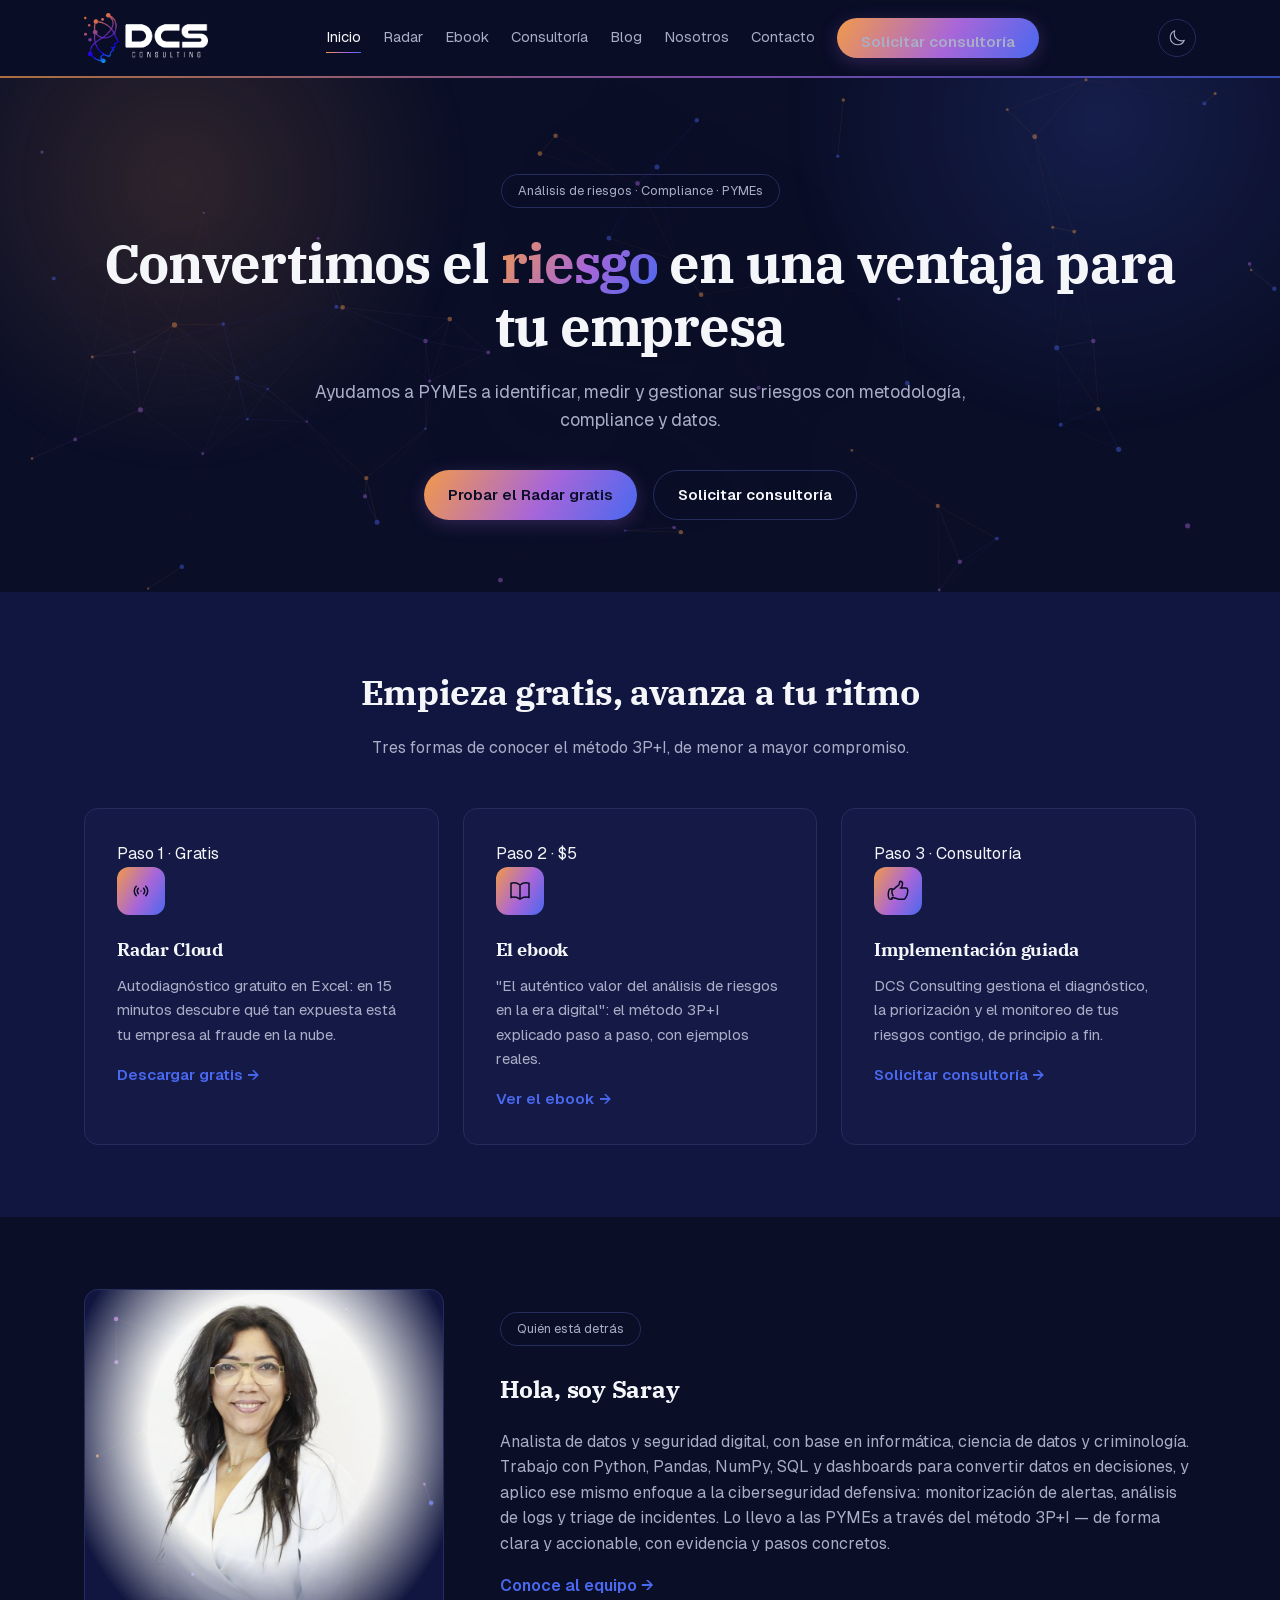
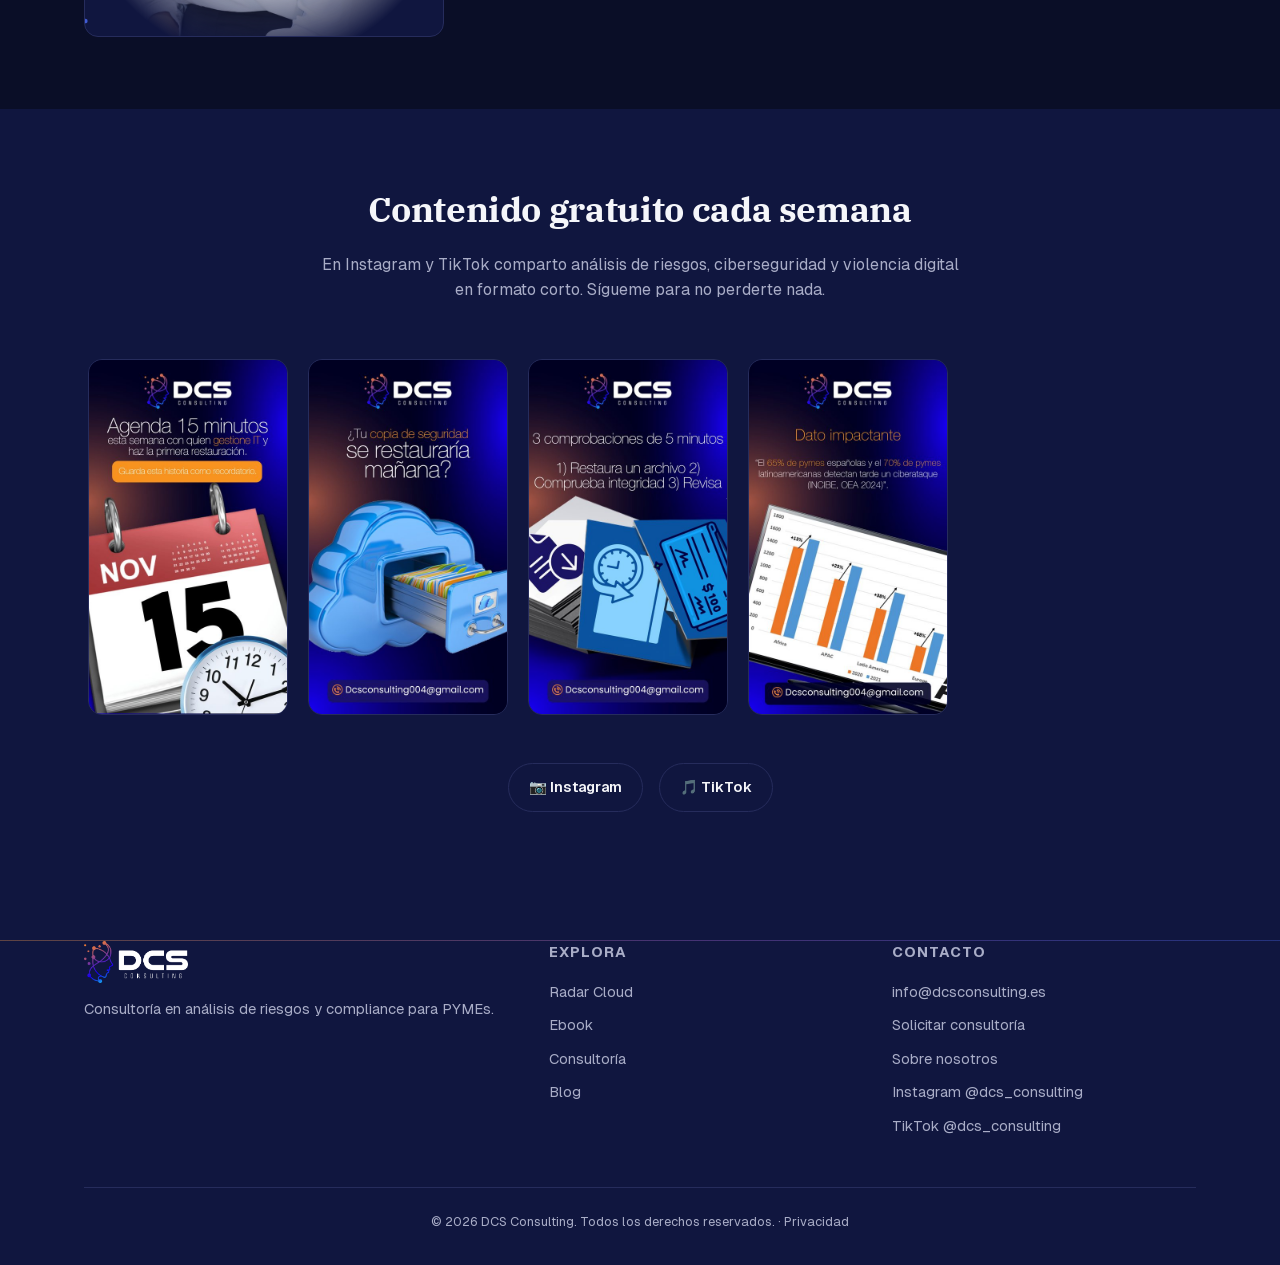
==== commit bc89b70b: "Añade sección de Blog con el primer artículo sobre phishing de código de dispositivo Incluye enlace " ====
--- a/index.html
+++ b/index.html
@@ -34,6 +34,7 @@
       <a href="radar.html">Radar</a>
       <a href="ebook.html">Ebook</a>
       <a href="consultoria.html">Consultoría</a>
+      <a href="blog.html">Blog</a>
       <a href="sobre-nosotros.html">Nosotros</a>
       <a href="contacto.html">Contacto</a>
       <a href="contacto.html" class="btn btn-primary">Solicitar consultoría</a>
@@ -143,6 +144,7 @@
         <a href="radar.html">Radar Cloud</a>
         <a href="ebook.html">Ebook</a>
         <a href="consultoria.html">Consultoría</a>
+        <a href="blog.html">Blog</a>
       </div>
       <div>
         <h4>Contacto</h4>
--- a/css/style.css
+++ b/css/style.css
@@ -998,6 +998,54 @@
 
 .quiz-card .tag { display: inline-block; margin-bottom: 18px; }
 
+/* ---------- Blog ---------- */
+
+.post-meta {
+  color: var(--text-muted);
+  font-size: 0.85rem;
+  margin: 0 0 4px;
+}
+
+.post-card p.post-excerpt {
+  color: var(--text-muted);
+  font-size: 0.95rem;
+  margin: 10px 0 16px;
+}
+
+.callout {
+  border-left: 3px solid var(--purple);
+  background: var(--bg-card);
+  border-radius: 0 var(--radius) var(--radius) 0;
+  padding: 20px 24px;
+  margin: 28px 0;
+}
+
+.callout p { color: var(--text-muted); margin: 0; }
+.callout p + p { margin-top: 10px; }
+
+.source-list {
+  list-style: none;
+  padding: 0;
+  margin: 16px 0 0;
+  font-size: 0.85rem;
+}
+
+.source-list li {
+  color: var(--text-muted);
+  margin-bottom: 10px;
+  padding-left: 18px;
+  position: relative;
+}
+
+.source-list li::before {
+  content: "→";
+  position: absolute;
+  left: 0;
+  color: var(--blue);
+}
+
+.source-list a { color: var(--blue); word-break: break-word; }
+
 .quiz-card h3 {
   font-size: 1.3rem;
   margin: 0 0 14px;
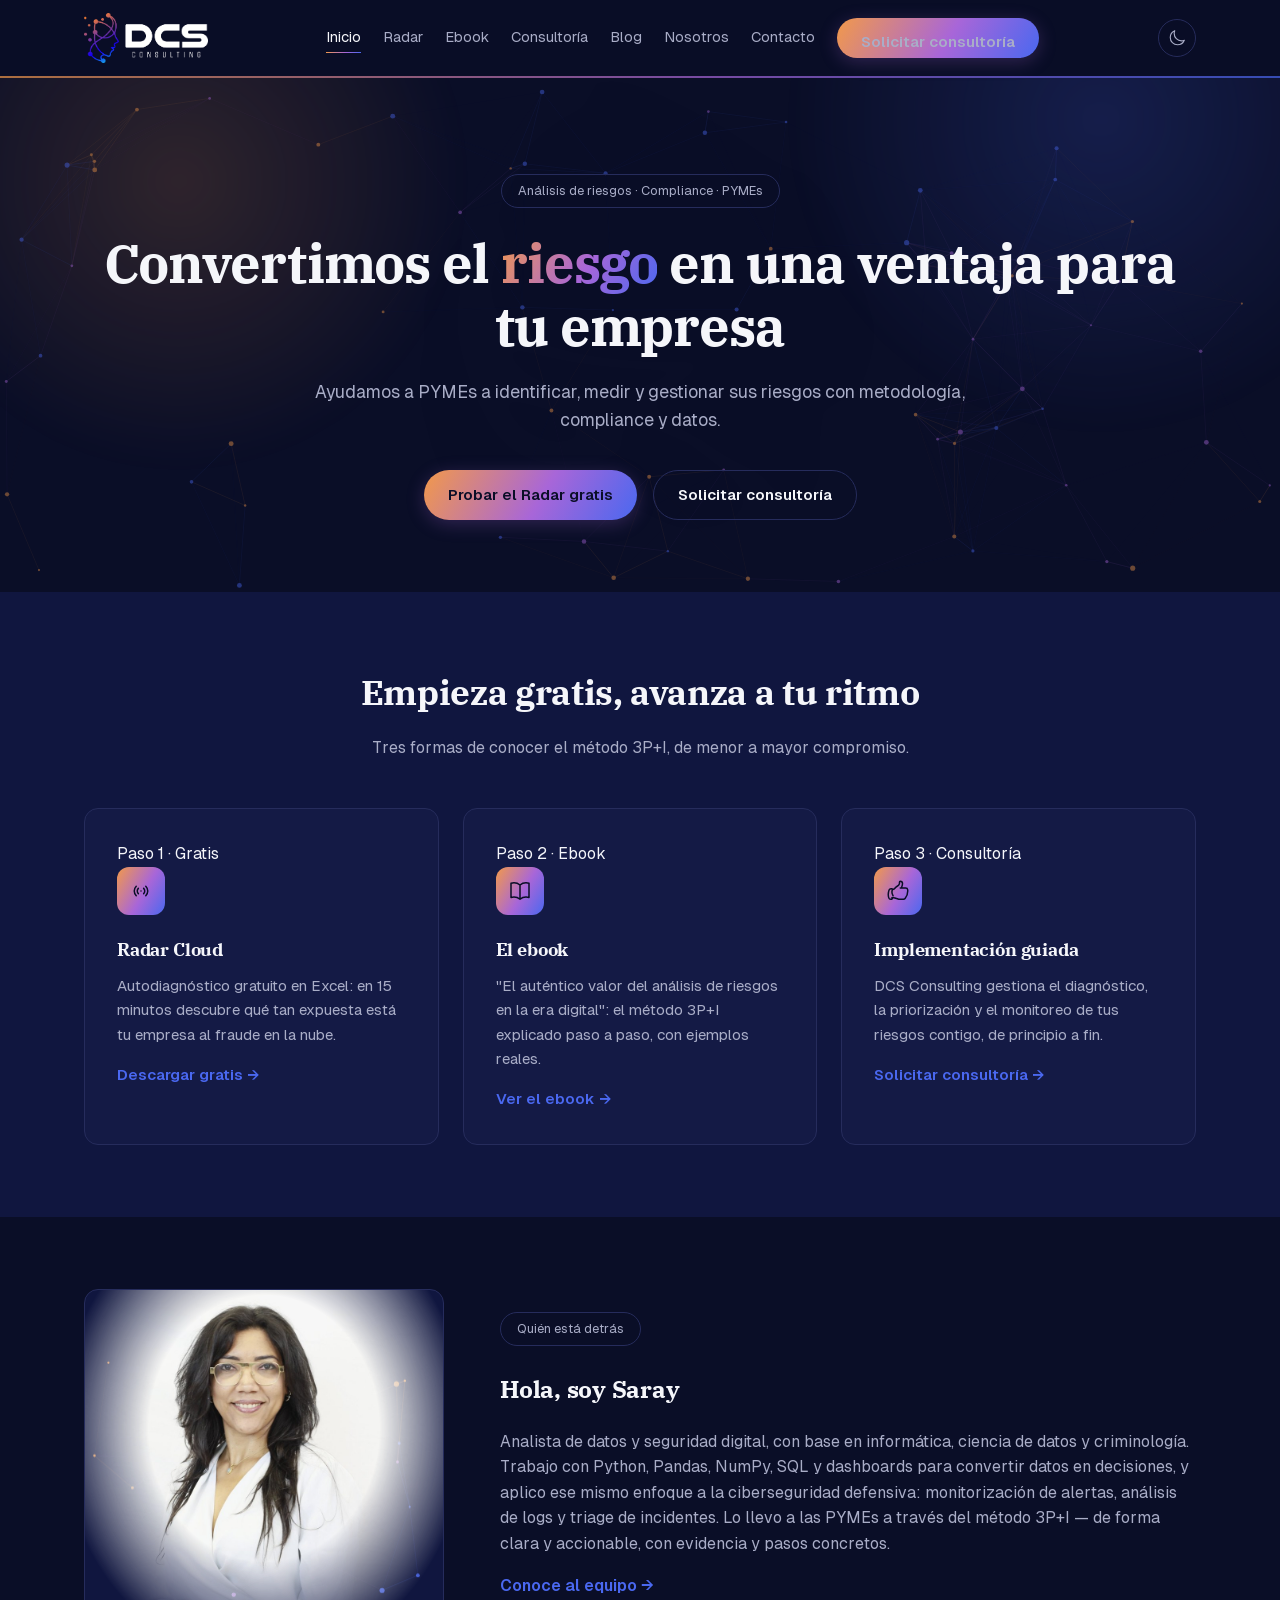
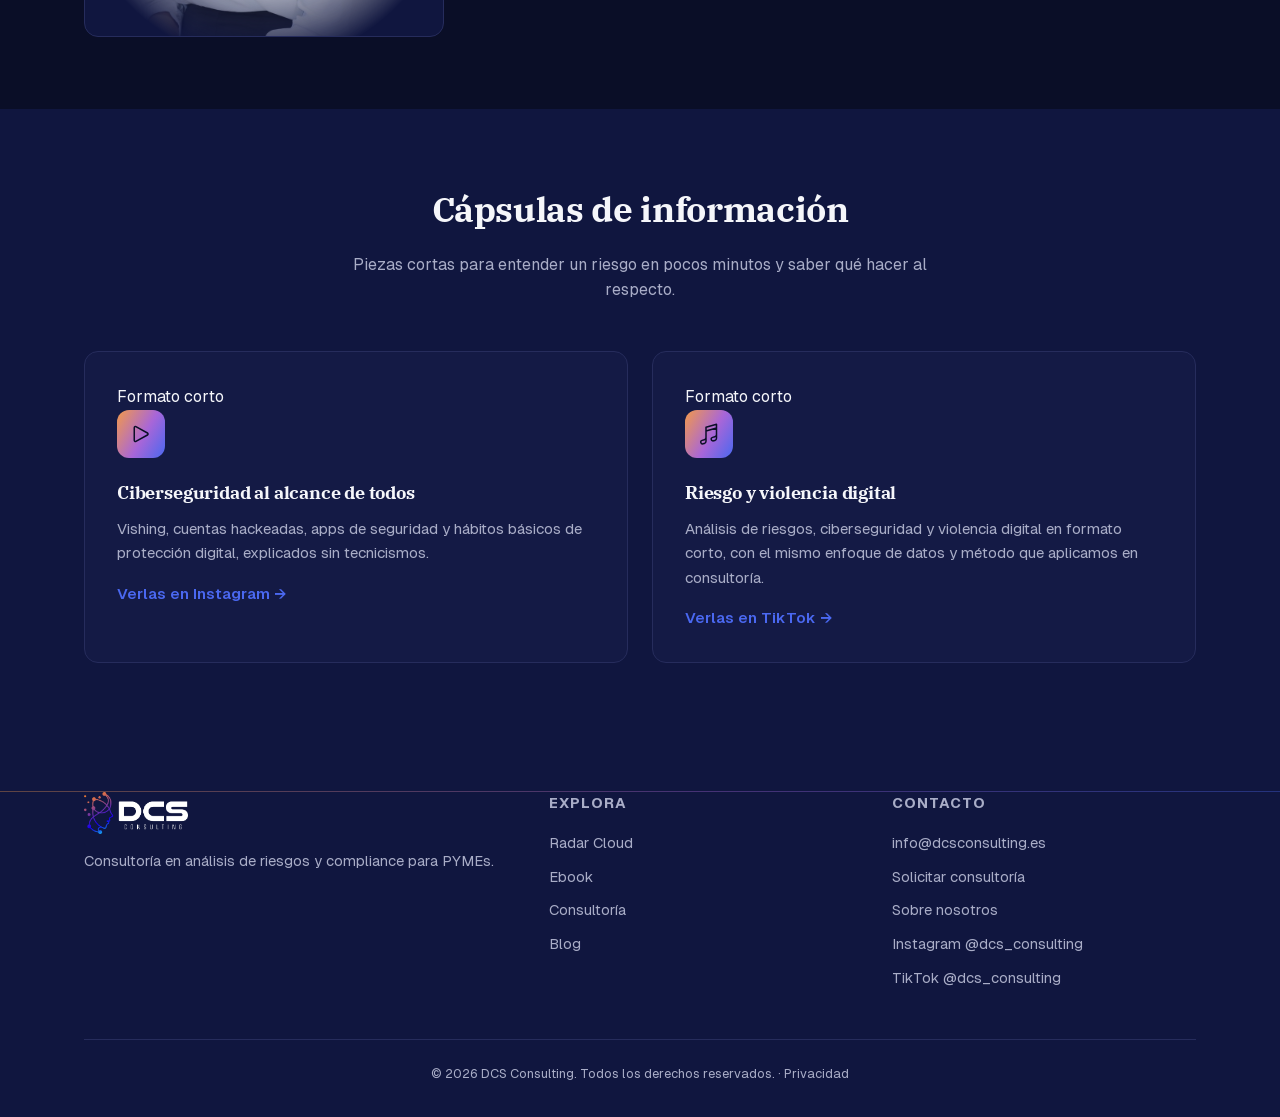
==== commit 020b6861: "Quita el precio del ebook en la home, rediseña la sección de cápsulas y retira las fichas de Auriste" ====
--- a/index.html
+++ b/index.html
@@ -15,7 +15,7 @@
 <meta name="twitter:title" content="DCS Consulting — Consultoría en Análisis de Riesgos y Cumplimiento">
 <meta name="twitter:description" content="DCS Consulting: consultoría en análisis de riesgos, compliance y auditoría para PYMEs.">
 <meta name="twitter:image" content="https://dcsconsulting.es/assets/logo-full.png">
-<link rel="stylesheet" href="css/style.css?v=20260808">
+<link rel="stylesheet" href="css/style.css?v=20261023">
 <link rel="icon" type="image/png" href="assets/favicon.png">
 <link rel="preconnect" href="https://fonts.googleapis.com">
 <link rel="preconnect" href="https://fonts.gstatic.com" crossorigin>
@@ -76,7 +76,7 @@
         <p style="margin-top:16px;"><a href="radar.html" style="color:var(--blue); font-weight:600;">Descargar gratis →</a></p>
       </div>
       <div class="card">
-        <span class="tag">Paso 2 · $5</span>
+        <span class="tag">Paso 2 · Ebook</span>
         <div class="icon"><svg viewBox="0 0 24 24"><path stroke-linecap="round" stroke-linejoin="round" stroke-width="1.5" d="M12 6.042A8.967 8.967 0 006 3.75c-1.052 0-2.062.18-3 .512v14.25A8.987 8.987 0 016 18c2.305 0 4.408.867 6 2.292m0-14.25a8.966 8.966 0 016-2.292c1.052 0 2.062.18 3 .512v14.25A8.987 8.987 0 0018 18a8.967 8.967 0 00-6 2.292m0-14.25v14.25"/></svg></div>
         <h3>El ebook</h3>
         <p>"El auténtico valor del análisis de riesgos en la era digital": el método 3P+I explicado paso a paso, con ejemplos reales.</p>
@@ -113,18 +113,24 @@
 <section class="section-alt">
   <div class="container">
     <div class="section-head">
-      <h2>Contenido gratuito cada semana</h2>
-      <p>En Instagram y TikTok comparto análisis de riesgos, ciberseguridad y violencia digital en formato corto. Sígueme para no perderte nada.</p>
+      <h2>Cápsulas de información</h2>
+      <p>Piezas cortas para entender un riesgo en pocos minutos y saber qué hacer al respecto.</p>
     </div>
-    <div class="rrss-strip">
-      <img src="assets/rrss/rrss-1.jpg" alt="Publicación de DCS Consulting: agenda 15 minutos con quien gestione tu IT" loading="lazy">
-      <img src="assets/rrss/rrss-2.jpg" alt="Publicación de DCS Consulting: ¿tu copia de seguridad se restauraría mañana?" loading="lazy">
-      <img src="assets/rrss/rrss-3.jpg" alt="Publicación de DCS Consulting: 3 comprobaciones de 5 minutos" loading="lazy">
-      <img src="assets/rrss/rrss-4.jpg" alt="Publicación de DCS Consulting: dato impactante sobre pymes y ciberataques" loading="lazy">
-    </div>
-    <div class="social-row" style="margin-top:32px;">
-      <a href="https://www.instagram.com/dcs_consulting/" target="_blank" rel="noopener" class="social-pill">📷 Instagram</a>
-      <a href="https://www.tiktok.com/@dcs_consulting" target="_blank" rel="noopener" class="social-pill">🎵 TikTok</a>
+    <div class="grid grid-2">
+      <div class="card">
+        <span class="tag">Formato corto</span>
+        <div class="icon"><svg viewBox="0 0 24 24"><path stroke-linecap="round" stroke-linejoin="round" stroke-width="1.5" d="M5.25 5.653c0-.856.917-1.398 1.667-.986l11.54 6.347a1.125 1.125 0 010 1.972l-11.54 6.347a1.125 1.125 0 01-1.667-.986V5.653z"/></svg></div>
+        <h3>Ciberseguridad al alcance de todos</h3>
+        <p>Vishing, cuentas hackeadas, apps de seguridad y hábitos básicos de protección digital, explicados sin tecnicismos.</p>
+        <p style="margin-top:16px;"><a href="https://www.instagram.com/dcs_consulting/" target="_blank" rel="noopener" style="color:var(--blue); font-weight:600;">Verlas en Instagram →</a></p>
+      </div>
+      <div class="card">
+        <span class="tag">Formato corto</span>
+        <div class="icon"><svg viewBox="0 0 24 24"><path stroke-linecap="round" stroke-linejoin="round" stroke-width="1.5" d="M9 9l10.5-3m0 6.553v3.75a2.25 2.25 0 01-1.632 2.163l-1.32.377a1.803 1.803 0 11-.99-3.467l2.31-.66a2.25 2.25 0 001.632-2.163zm0 0V2.25L9 5.25v10.303m0 0v3.75a2.25 2.25 0 01-1.632 2.163l-1.32.377a1.803 1.803 0 01-.99-3.467l2.31-.66A2.25 2.25 0 009 15.553z"/></svg></div>
+        <h3>Riesgo y violencia digital</h3>
+        <p>Análisis de riesgos, ciberseguridad y violencia digital en formato corto, con el mismo enfoque de datos y método que aplicamos en consultoría.</p>
+        <p style="margin-top:16px;"><a href="https://www.tiktok.com/@dcs_consulting" target="_blank" rel="noopener" style="color:var(--blue); font-weight:600;">Verlas en TikTok →</a></p>
+      </div>
     </div>
   </div>
 </section>
@@ -162,8 +168,8 @@
 </footer>
 
 <script defer src="lib/three.min.js"></script>
-<script defer src="js/hero-nebula.js?v=20260808"></script>
-<script defer src="js/particle-swarm.js?v=20260808"></script>
-<script src="js/main.js?v=20260808"></script>
+<script defer src="js/hero-nebula.js?v=20261023"></script>
+<script defer src="js/particle-swarm.js?v=20261023"></script>
+<script src="js/main.js?v=20261023"></script>
 </body>
 </html>
--- a/css/style.css
+++ b/css/style.css
@@ -688,40 +688,6 @@
   transform: translateY(-2px);
 }
 
-/* ---------- RRSS strip ---------- */
-
-.rrss-strip {
-  display: flex;
-  gap: 20px;
-  overflow-x: auto;
-  overflow-y: visible;
-  padding: 8px 4px 16px;
-  scroll-snap-type: x proximity;
-  scrollbar-width: none;
-}
-
-.rrss-strip::-webkit-scrollbar { display: none; }
-
-.rrss-strip img {
-  flex: 0 0 auto;
-  width: 200px;
-  aspect-ratio: 9 / 16;
-  object-fit: cover;
-  border-radius: var(--radius);
-  border: 1px solid var(--border);
-  scroll-snap-align: start;
-  transition: transform 0.3s var(--ease-out), border-color 0.3s var(--ease-out);
-}
-
-.rrss-strip img:hover {
-  transform: translateY(-4px);
-  border-color: var(--purple);
-}
-
-@media (max-width: 600px) {
-  .rrss-strip img { width: 150px; }
-}
-
 /* ---------- Social row ---------- */
 
 .social-row {
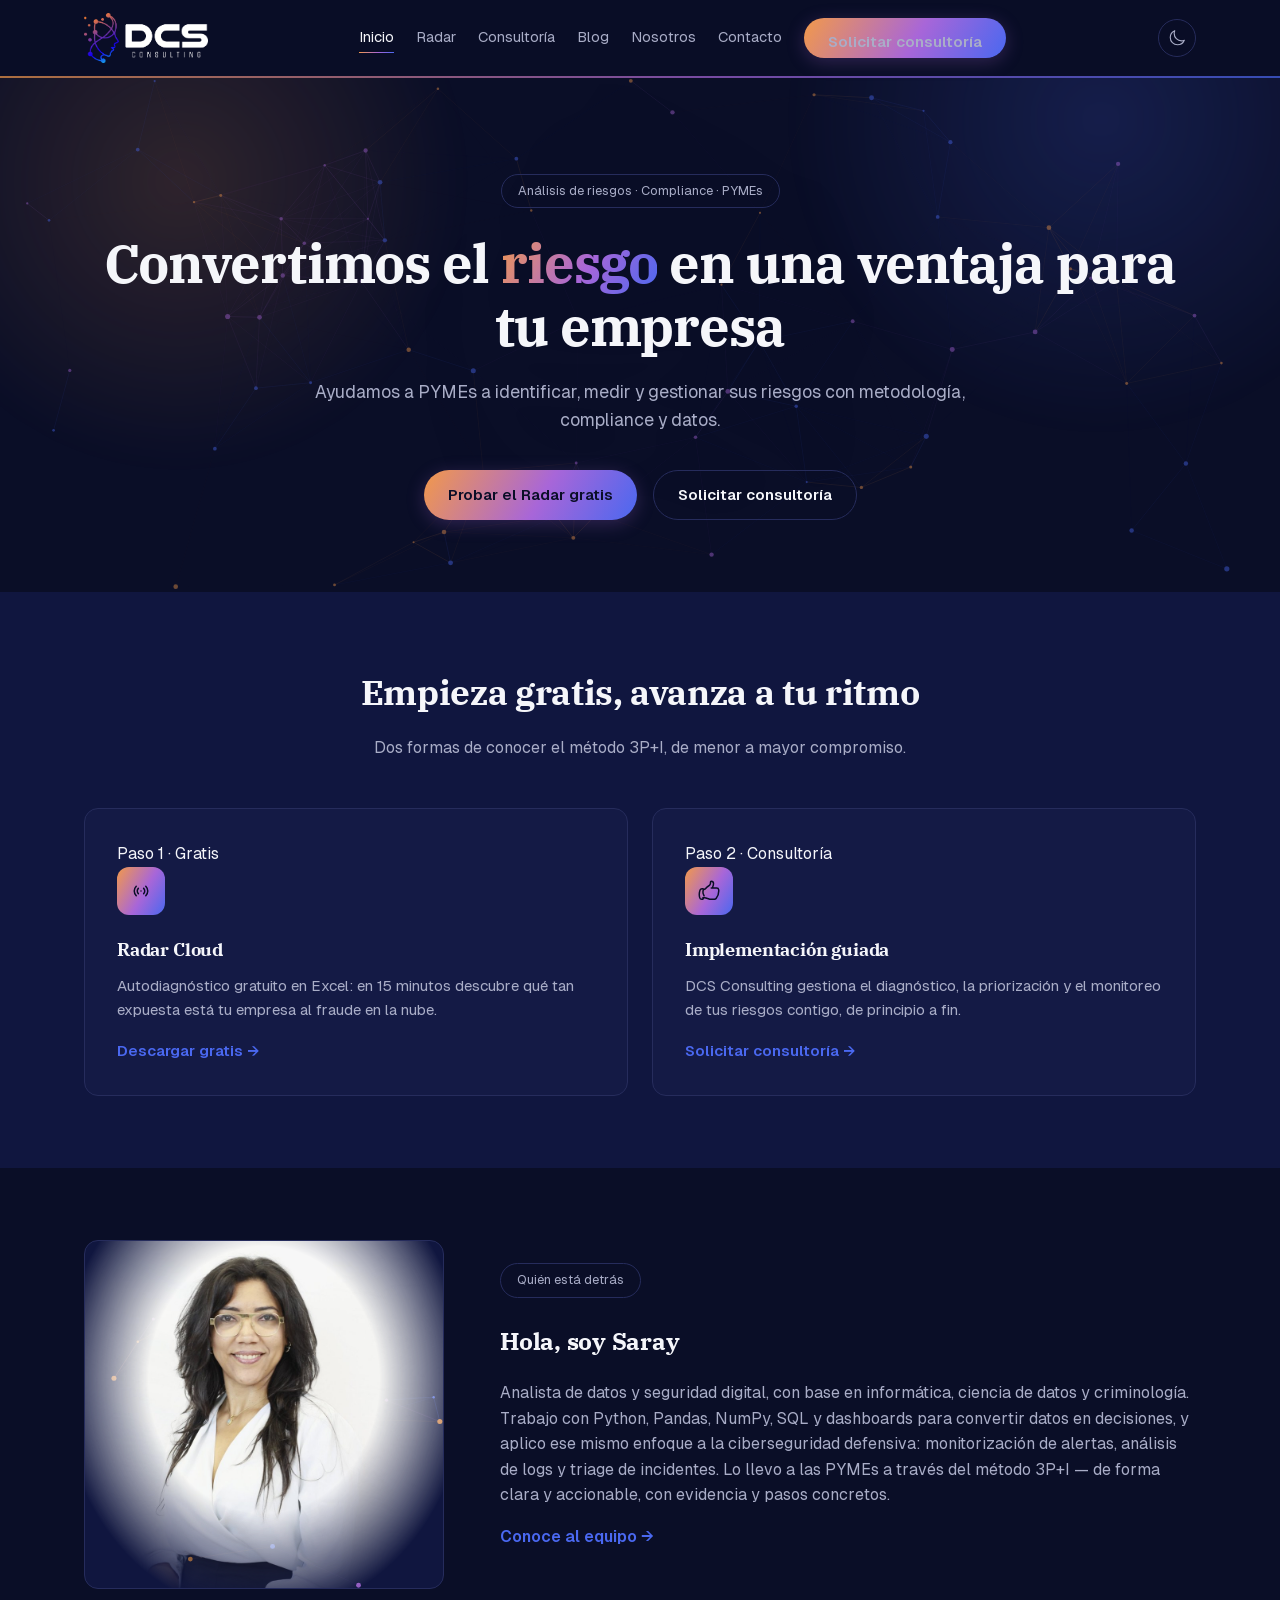
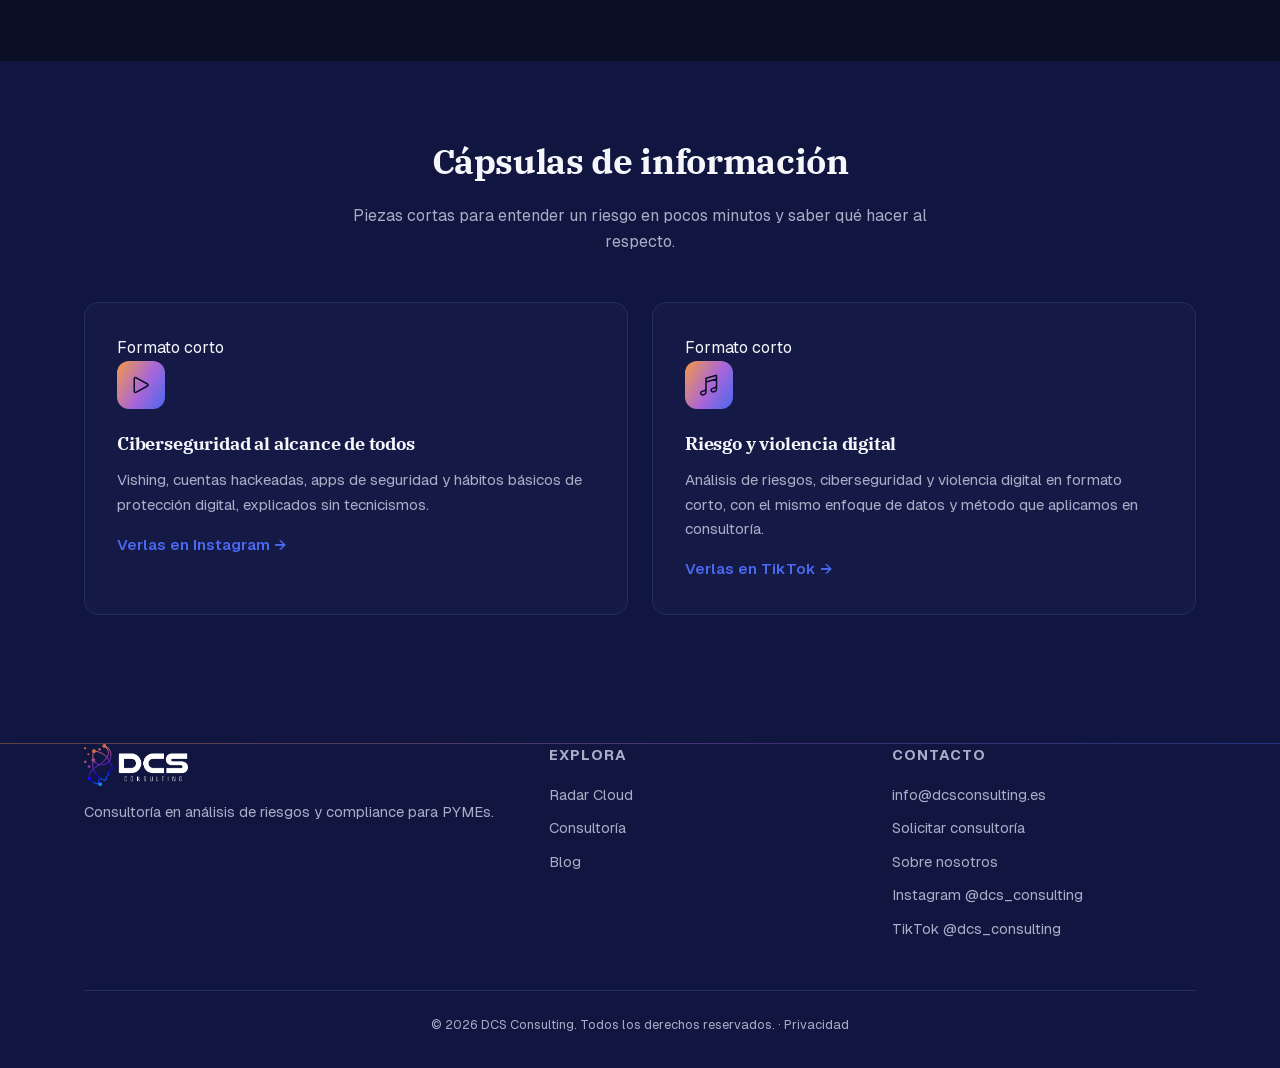
==== commit e17a8bdf: "Oculta el ebook del sitio: quita menú, pies, embudo de la home y botones; la página queda sin enlaza" ====
--- a/index.html
+++ b/index.html
@@ -15,7 +15,7 @@
 <meta name="twitter:title" content="DCS Consulting — Consultoría en Análisis de Riesgos y Cumplimiento">
 <meta name="twitter:description" content="DCS Consulting: consultoría en análisis de riesgos, compliance y auditoría para PYMEs.">
 <meta name="twitter:image" content="https://dcsconsulting.es/assets/logo-full.png">
-<link rel="stylesheet" href="css/style.css?v=20261023">
+<link rel="stylesheet" href="css/style.css?v=20261024">
 <link rel="icon" type="image/png" href="assets/favicon.png">
 <link rel="preconnect" href="https://fonts.googleapis.com">
 <link rel="preconnect" href="https://fonts.gstatic.com" crossorigin>
@@ -32,7 +32,6 @@
     <nav class="nav-links">
       <a href="index.html" class="active">Inicio</a>
       <a href="radar.html">Radar</a>
-      <a href="ebook.html">Ebook</a>
       <a href="consultoria.html">Consultoría</a>
       <a href="blog.html">Blog</a>
       <a href="sobre-nosotros.html">Nosotros</a>
@@ -65,9 +64,9 @@
   <div class="container">
     <div class="section-head">
       <h2>Empieza gratis, avanza a tu ritmo</h2>
-      <p>Tres formas de conocer el método 3P+I, de menor a mayor compromiso.</p>
+      <p>Dos formas de conocer el método 3P+I, de menor a mayor compromiso.</p>
     </div>
-    <div class="grid">
+    <div class="grid grid-2">
       <div class="card">
         <span class="tag">Paso 1 · Gratis</span>
         <div class="icon"><svg viewBox="0 0 24 24"><path stroke-linecap="round" stroke-linejoin="round" stroke-width="1.5" d="M9.348 14.652a3.75 3.75 0 010-5.304m5.304 0a3.75 3.75 0 010 5.304m-7.425 2.121a6.75 6.75 0 010-9.546m9.546 0a6.75 6.75 0 010 9.546M12 12h.008v.008H12V12z"/></svg></div>
@@ -76,14 +75,7 @@
         <p style="margin-top:16px;"><a href="radar.html" style="color:var(--blue); font-weight:600;">Descargar gratis →</a></p>
       </div>
       <div class="card">
-        <span class="tag">Paso 2 · Ebook</span>
-        <div class="icon"><svg viewBox="0 0 24 24"><path stroke-linecap="round" stroke-linejoin="round" stroke-width="1.5" d="M12 6.042A8.967 8.967 0 006 3.75c-1.052 0-2.062.18-3 .512v14.25A8.987 8.987 0 016 18c2.305 0 4.408.867 6 2.292m0-14.25a8.966 8.966 0 016-2.292c1.052 0 2.062.18 3 .512v14.25A8.987 8.987 0 0018 18a8.967 8.967 0 00-6 2.292m0-14.25v14.25"/></svg></div>
-        <h3>El ebook</h3>
-        <p>"El auténtico valor del análisis de riesgos en la era digital": el método 3P+I explicado paso a paso, con ejemplos reales.</p>
-        <p style="margin-top:16px;"><a href="ebook.html" style="color:var(--blue); font-weight:600;">Ver el ebook →</a></p>
-      </div>
-      <div class="card">
-        <span class="tag">Paso 3 · Consultoría</span>
+        <span class="tag">Paso 2 · Consultoría</span>
         <div class="icon"><svg viewBox="0 0 24 24"><path stroke-linecap="round" stroke-linejoin="round" stroke-width="1.5" d="M6.633 10.5c.806 0 1.533-.446 2.031-1.08a9.041 9.041 0 012.861-2.4c.723-.384 1.35-.956 1.653-1.715a4.498 4.498 0 00.322-1.672V3a.75.75 0 01.75-.75A2.25 2.25 0 0116.5 4.5c0 1.152-.26 2.243-.723 3.218-.266.558.107 1.282.725 1.282h3.126c1.026 0 1.945.694 2.054 1.715.045.422.068.85.068 1.285a11.95 11.95 0 01-2.649 7.521c-.388.482-.987.729-1.605.729H13.48c-.483 0-.964-.078-1.423-.23l-3.114-1.04a4.501 4.501 0 00-1.423-.23H5.904M14.25 9h2.25M5.904 18.75c.083.205.173.405.27.602.197.4-.078.898-.523.898h-.908c-.889 0-1.713-.518-1.972-1.368a12 12 0 01-.521-3.507c0-1.553.295-3.036.831-4.398C3.387 10.203 4.167 9.75 5 9.75h.945c.445 0 .72.498.523.898a4.986 4.986 0 00-.523 2.25c0 .944.204 1.84.57 2.647.204.45.396.907.588 1.362"/></svg></div>
         <h3>Implementación guiada</h3>
         <p>DCS Consulting gestiona el diagnóstico, la priorización y el monitoreo de tus riesgos contigo, de principio a fin.</p>
@@ -148,7 +140,6 @@
       <div>
         <h4>Explora</h4>
         <a href="radar.html">Radar Cloud</a>
-        <a href="ebook.html">Ebook</a>
         <a href="consultoria.html">Consultoría</a>
         <a href="blog.html">Blog</a>
       </div>
@@ -168,8 +159,8 @@
 </footer>
 
 <script defer src="lib/three.min.js"></script>
-<script defer src="js/hero-nebula.js?v=20261023"></script>
-<script defer src="js/particle-swarm.js?v=20261023"></script>
-<script src="js/main.js?v=20261023"></script>
+<script defer src="js/hero-nebula.js?v=20261024"></script>
+<script defer src="js/particle-swarm.js?v=20261024"></script>
+<script src="js/main.js?v=20261024"></script>
 </body>
 </html>
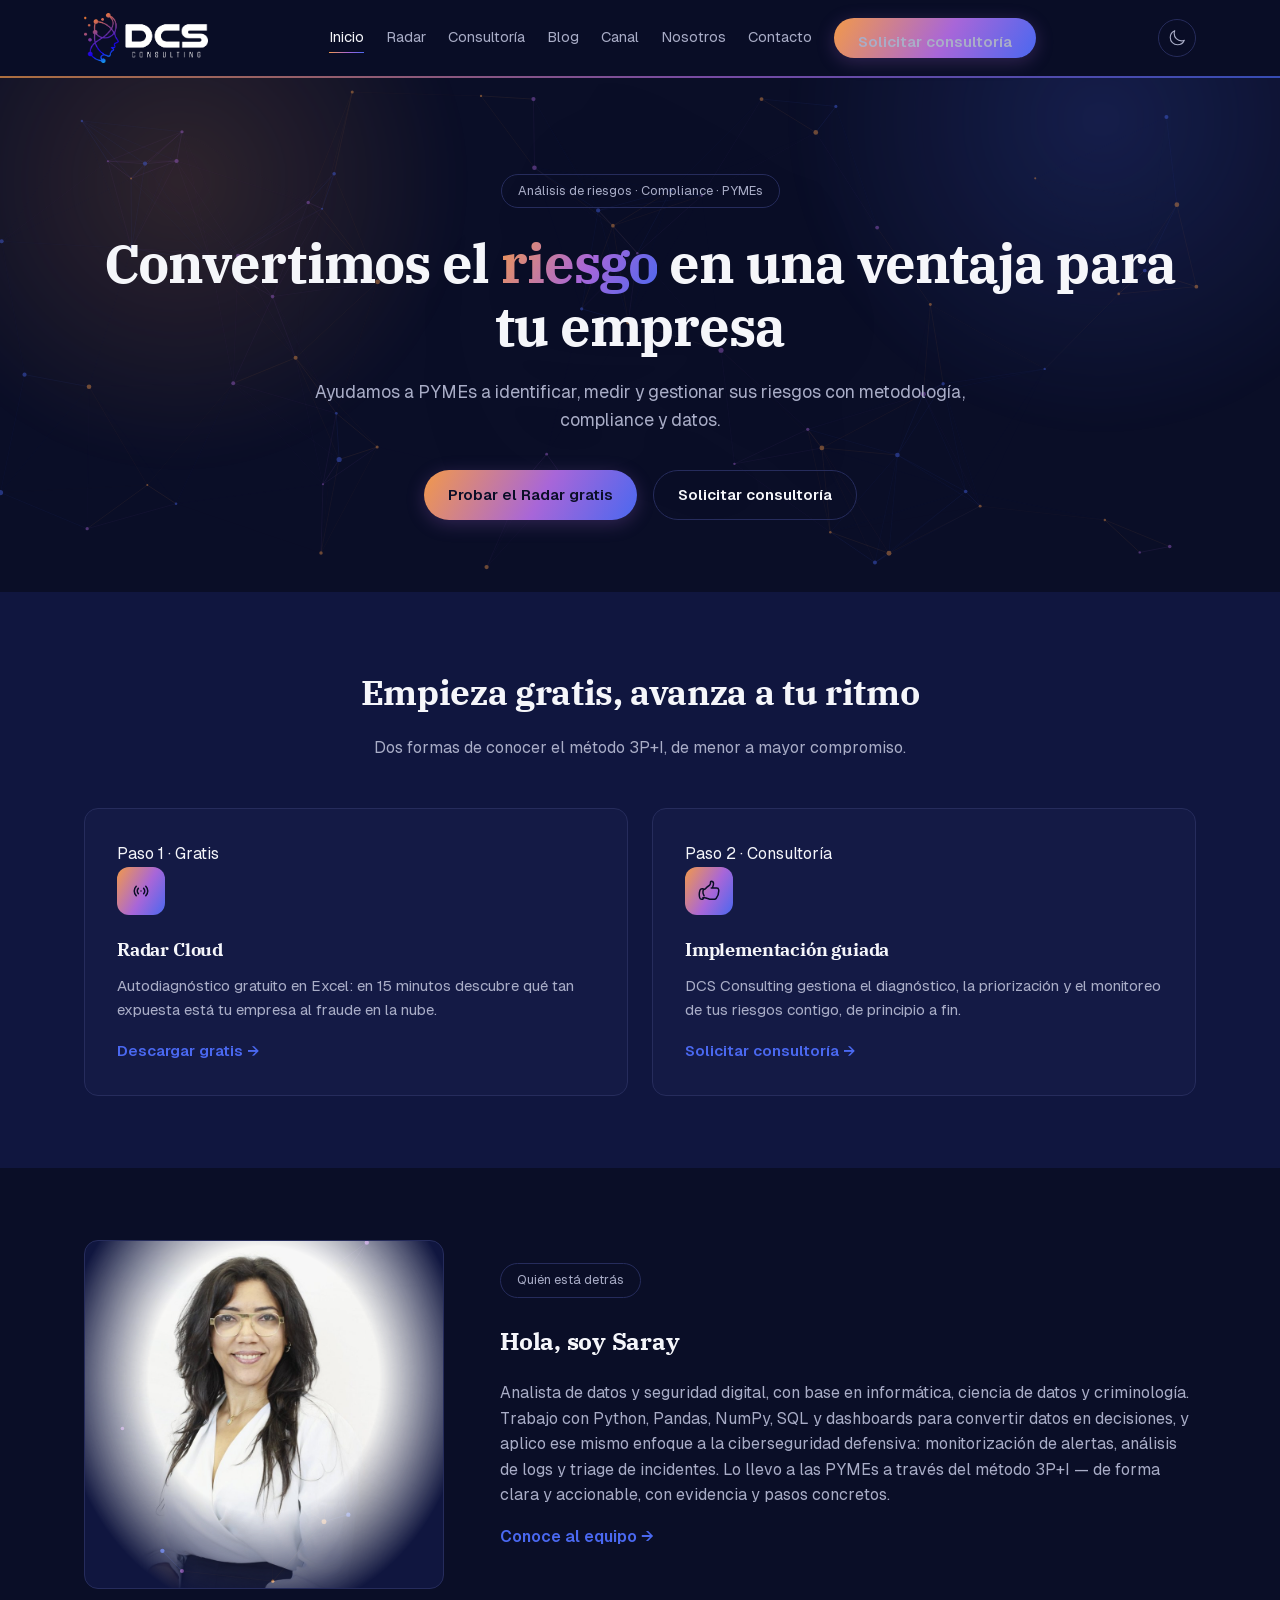
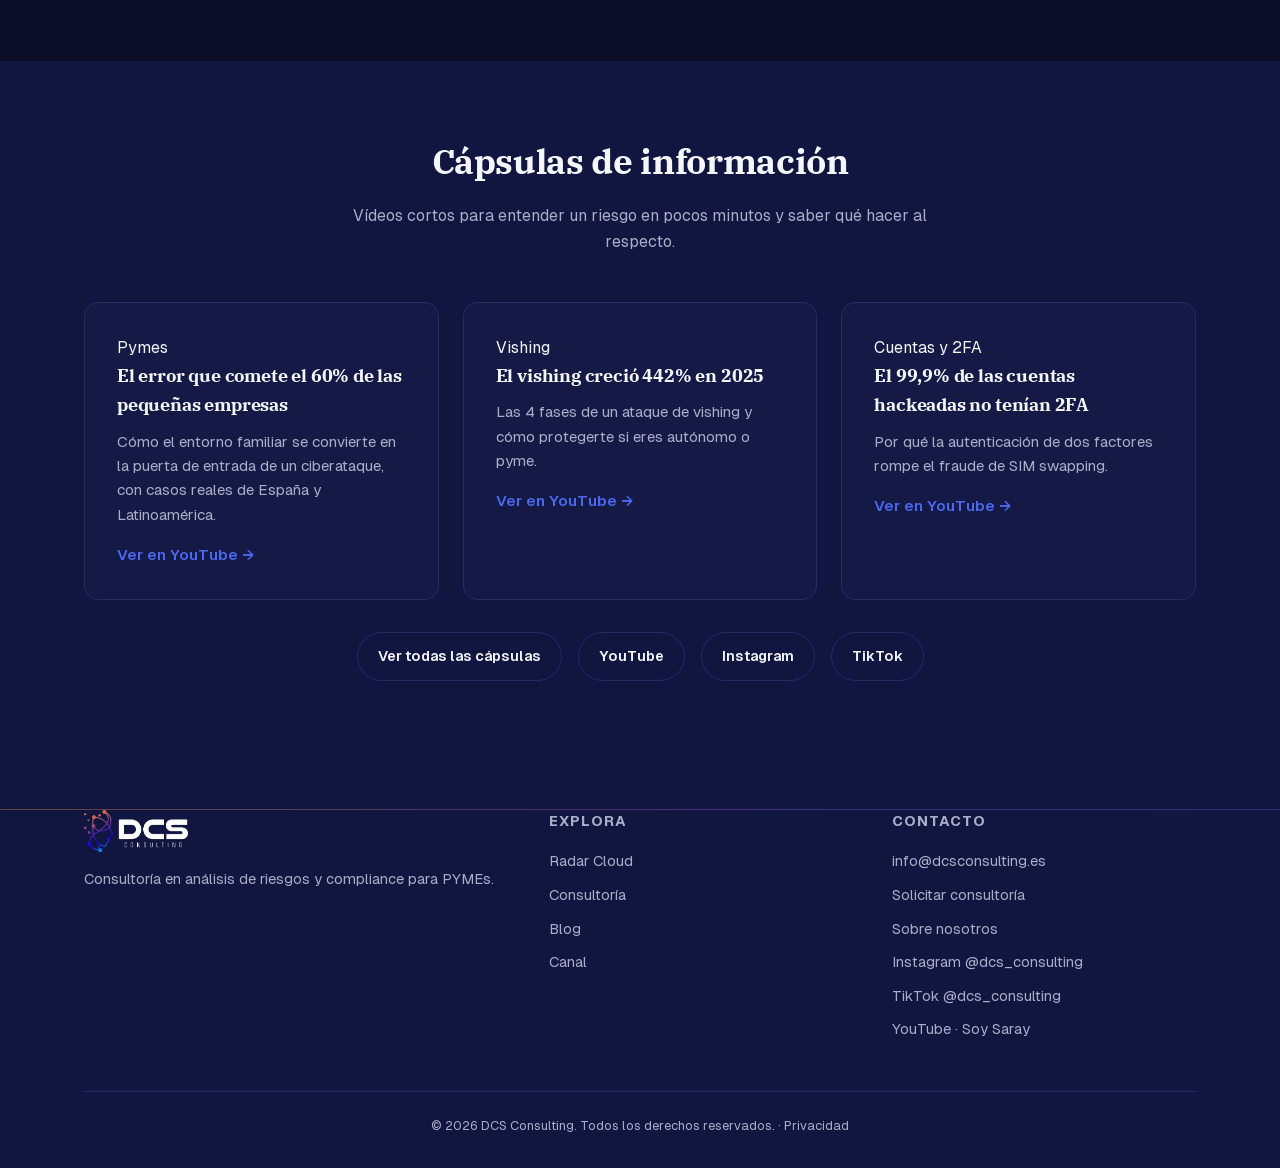
==== commit 73051277: "Añade la página Canal con las cápsulas de YouTube, la enlaza en menú y pies y muestra tres en la hom" ====
--- a/index.html
+++ b/index.html
@@ -15,7 +15,7 @@
 <meta name="twitter:title" content="DCS Consulting — Consultoría en Análisis de Riesgos y Cumplimiento">
 <meta name="twitter:description" content="DCS Consulting: consultoría en análisis de riesgos, compliance y auditoría para PYMEs.">
 <meta name="twitter:image" content="https://dcsconsulting.es/assets/logo-full.png">
-<link rel="stylesheet" href="css/style.css?v=20261024">
+<link rel="stylesheet" href="css/style.css?v=20261026">
 <link rel="icon" type="image/png" href="assets/favicon.png">
 <link rel="preconnect" href="https://fonts.googleapis.com">
 <link rel="preconnect" href="https://fonts.gstatic.com" crossorigin>
@@ -34,6 +34,7 @@
       <a href="radar.html">Radar</a>
       <a href="consultoria.html">Consultoría</a>
       <a href="blog.html">Blog</a>
+      <a href="canal.html">Canal</a>
       <a href="sobre-nosotros.html">Nosotros</a>
       <a href="contacto.html">Contacto</a>
       <a href="contacto.html" class="btn btn-primary">Solicitar consultoría</a>
@@ -106,23 +107,33 @@
   <div class="container">
     <div class="section-head">
       <h2>Cápsulas de información</h2>
-      <p>Piezas cortas para entender un riesgo en pocos minutos y saber qué hacer al respecto.</p>
+      <p>Vídeos cortos para entender un riesgo en pocos minutos y saber qué hacer al respecto.</p>
     </div>
-    <div class="grid grid-2">
+    <div class="grid">
       <div class="card">
-        <span class="tag">Formato corto</span>
-        <div class="icon"><svg viewBox="0 0 24 24"><path stroke-linecap="round" stroke-linejoin="round" stroke-width="1.5" d="M5.25 5.653c0-.856.917-1.398 1.667-.986l11.54 6.347a1.125 1.125 0 010 1.972l-11.54 6.347a1.125 1.125 0 01-1.667-.986V5.653z"/></svg></div>
-        <h3>Ciberseguridad al alcance de todos</h3>
-        <p>Vishing, cuentas hackeadas, apps de seguridad y hábitos básicos de protección digital, explicados sin tecnicismos.</p>
-        <p style="margin-top:16px;"><a href="https://www.instagram.com/dcs_consulting/" target="_blank" rel="noopener" style="color:var(--blue); font-weight:600;">Verlas en Instagram →</a></p>
+        <span class="tag">Pymes</span>
+        <h3>El error que comete el 60% de las pequeñas empresas</h3>
+        <p>Cómo el entorno familiar se convierte en la puerta de entrada de un ciberataque, con casos reales de España y Latinoamérica.</p>
+        <p style="margin-top:16px;"><a href="https://www.youtube.com/watch?v=slVitcRnW7g" target="_blank" rel="noopener" style="color:var(--blue); font-weight:600;">Ver en YouTube →</a></p>
       </div>
       <div class="card">
-        <span class="tag">Formato corto</span>
-        <div class="icon"><svg viewBox="0 0 24 24"><path stroke-linecap="round" stroke-linejoin="round" stroke-width="1.5" d="M9 9l10.5-3m0 6.553v3.75a2.25 2.25 0 01-1.632 2.163l-1.32.377a1.803 1.803 0 11-.99-3.467l2.31-.66a2.25 2.25 0 001.632-2.163zm0 0V2.25L9 5.25v10.303m0 0v3.75a2.25 2.25 0 01-1.632 2.163l-1.32.377a1.803 1.803 0 01-.99-3.467l2.31-.66A2.25 2.25 0 009 15.553z"/></svg></div>
-        <h3>Riesgo y violencia digital</h3>
-        <p>Análisis de riesgos, ciberseguridad y violencia digital en formato corto, con el mismo enfoque de datos y método que aplicamos en consultoría.</p>
-        <p style="margin-top:16px;"><a href="https://www.tiktok.com/@dcs_consulting" target="_blank" rel="noopener" style="color:var(--blue); font-weight:600;">Verlas en TikTok →</a></p>
+        <span class="tag">Vishing</span>
+        <h3>El vishing creció 442% en 2025</h3>
+        <p>Las 4 fases de un ataque de vishing y cómo protegerte si eres autónomo o pyme.</p>
+        <p style="margin-top:16px;"><a href="https://www.youtube.com/watch?v=-jWTk33i3Xg" target="_blank" rel="noopener" style="color:var(--blue); font-weight:600;">Ver en YouTube →</a></p>
       </div>
+      <div class="card">
+        <span class="tag">Cuentas y 2FA</span>
+        <h3>El 99,9% de las cuentas hackeadas no tenían 2FA</h3>
+        <p>Por qué la autenticación de dos factores rompe el fraude de SIM swapping.</p>
+        <p style="margin-top:16px;"><a href="https://www.youtube.com/watch?v=7BnjhKXvEtk" target="_blank" rel="noopener" style="color:var(--blue); font-weight:600;">Ver en YouTube →</a></p>
+      </div>
+    </div>
+    <div class="social-row" style="margin-top:32px;">
+      <a href="canal.html" class="social-pill">Ver todas las cápsulas</a>
+      <a href="https://www.youtube.com/@Sblalzo" target="_blank" rel="noopener" class="social-pill">YouTube</a>
+      <a href="https://www.instagram.com/dcs_consulting/" target="_blank" rel="noopener" class="social-pill">Instagram</a>
+      <a href="https://www.tiktok.com/@dcs_consulting" target="_blank" rel="noopener" class="social-pill">TikTok</a>
     </div>
   </div>
 </section>
@@ -142,6 +153,7 @@
         <a href="radar.html">Radar Cloud</a>
         <a href="consultoria.html">Consultoría</a>
         <a href="blog.html">Blog</a>
+        <a href="canal.html">Canal</a>
       </div>
       <div>
         <h4>Contacto</h4>
@@ -150,6 +162,7 @@
         <a href="sobre-nosotros.html">Sobre nosotros</a>
         <a href="https://www.instagram.com/dcs_consulting/" target="_blank" rel="noopener">Instagram @dcs_consulting</a>
         <a href="https://www.tiktok.com/@dcs_consulting" target="_blank" rel="noopener">TikTok @dcs_consulting</a>
+        <a href="https://www.youtube.com/@Sblalzo" target="_blank" rel="noopener">YouTube · Soy Saray</a>
       </div>
     </div>
     <div class="footer-bottom">
@@ -159,8 +172,8 @@
 </footer>
 
 <script defer src="lib/three.min.js"></script>
-<script defer src="js/hero-nebula.js?v=20261024"></script>
-<script defer src="js/particle-swarm.js?v=20261024"></script>
-<script src="js/main.js?v=20261024"></script>
+<script defer src="js/hero-nebula.js?v=20261026"></script>
+<script defer src="js/particle-swarm.js?v=20261026"></script>
+<script src="js/main.js?v=20261026"></script>
 </body>
 </html>
--- a/css/style.css
+++ b/css/style.css
@@ -383,6 +383,7 @@
 }
 
 .grid-2 { grid-template-columns: repeat(auto-fit, minmax(320px, 1fr)); }
+.grid-3 { grid-template-columns: repeat(auto-fit, minmax(340px, 1fr)); }
 
 .card {
   position: relative;
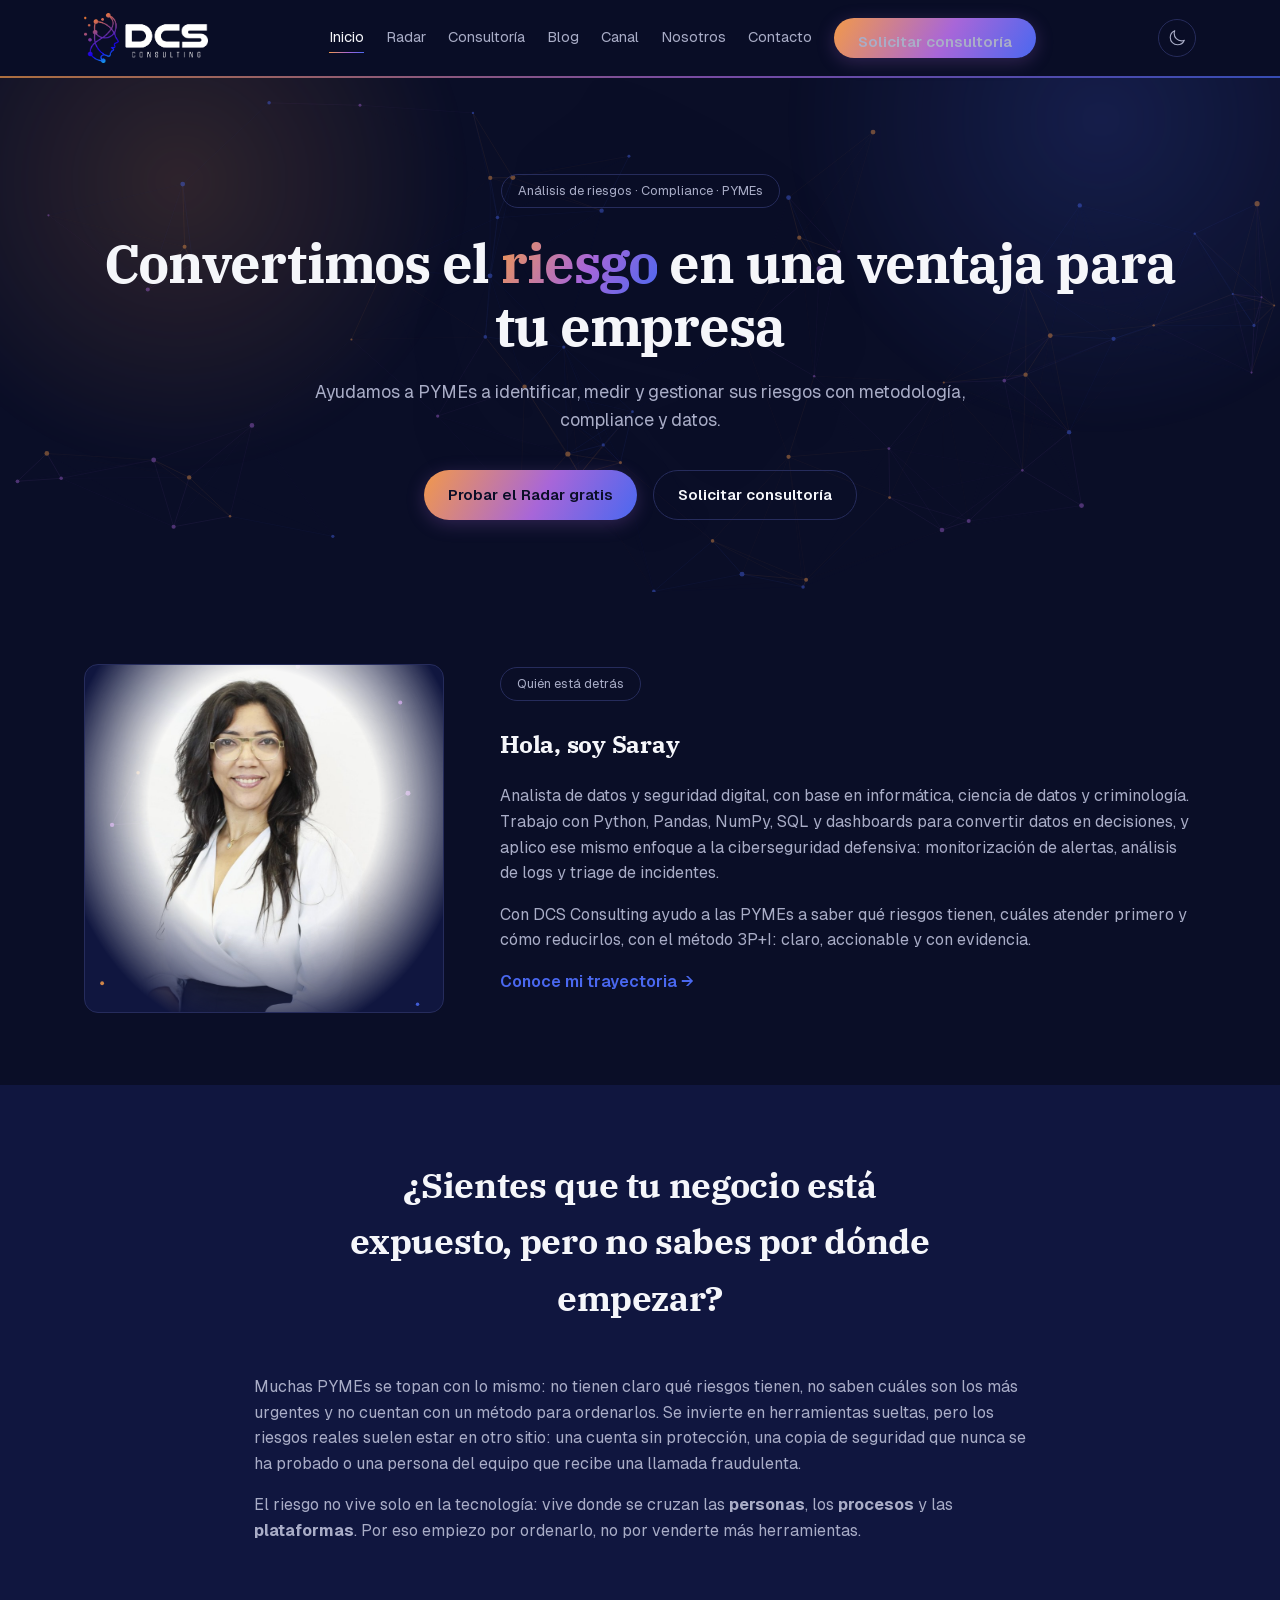
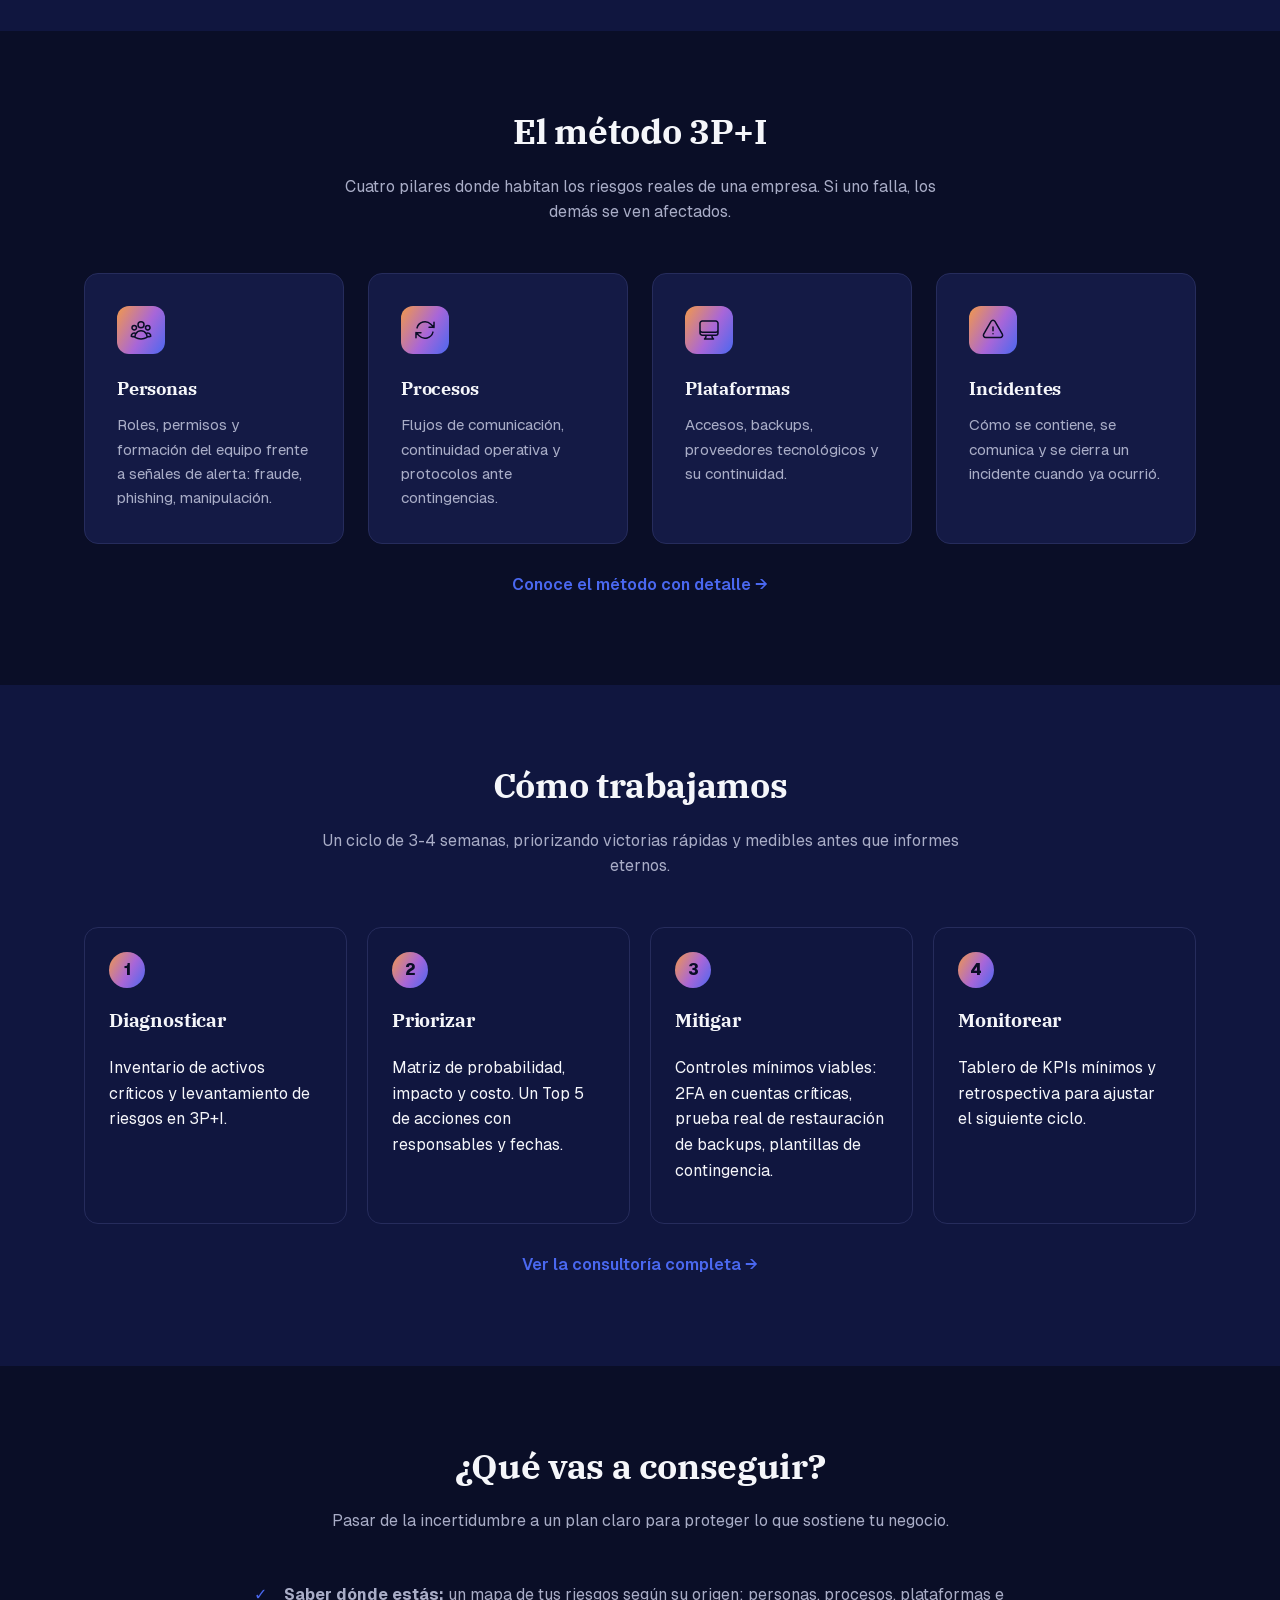
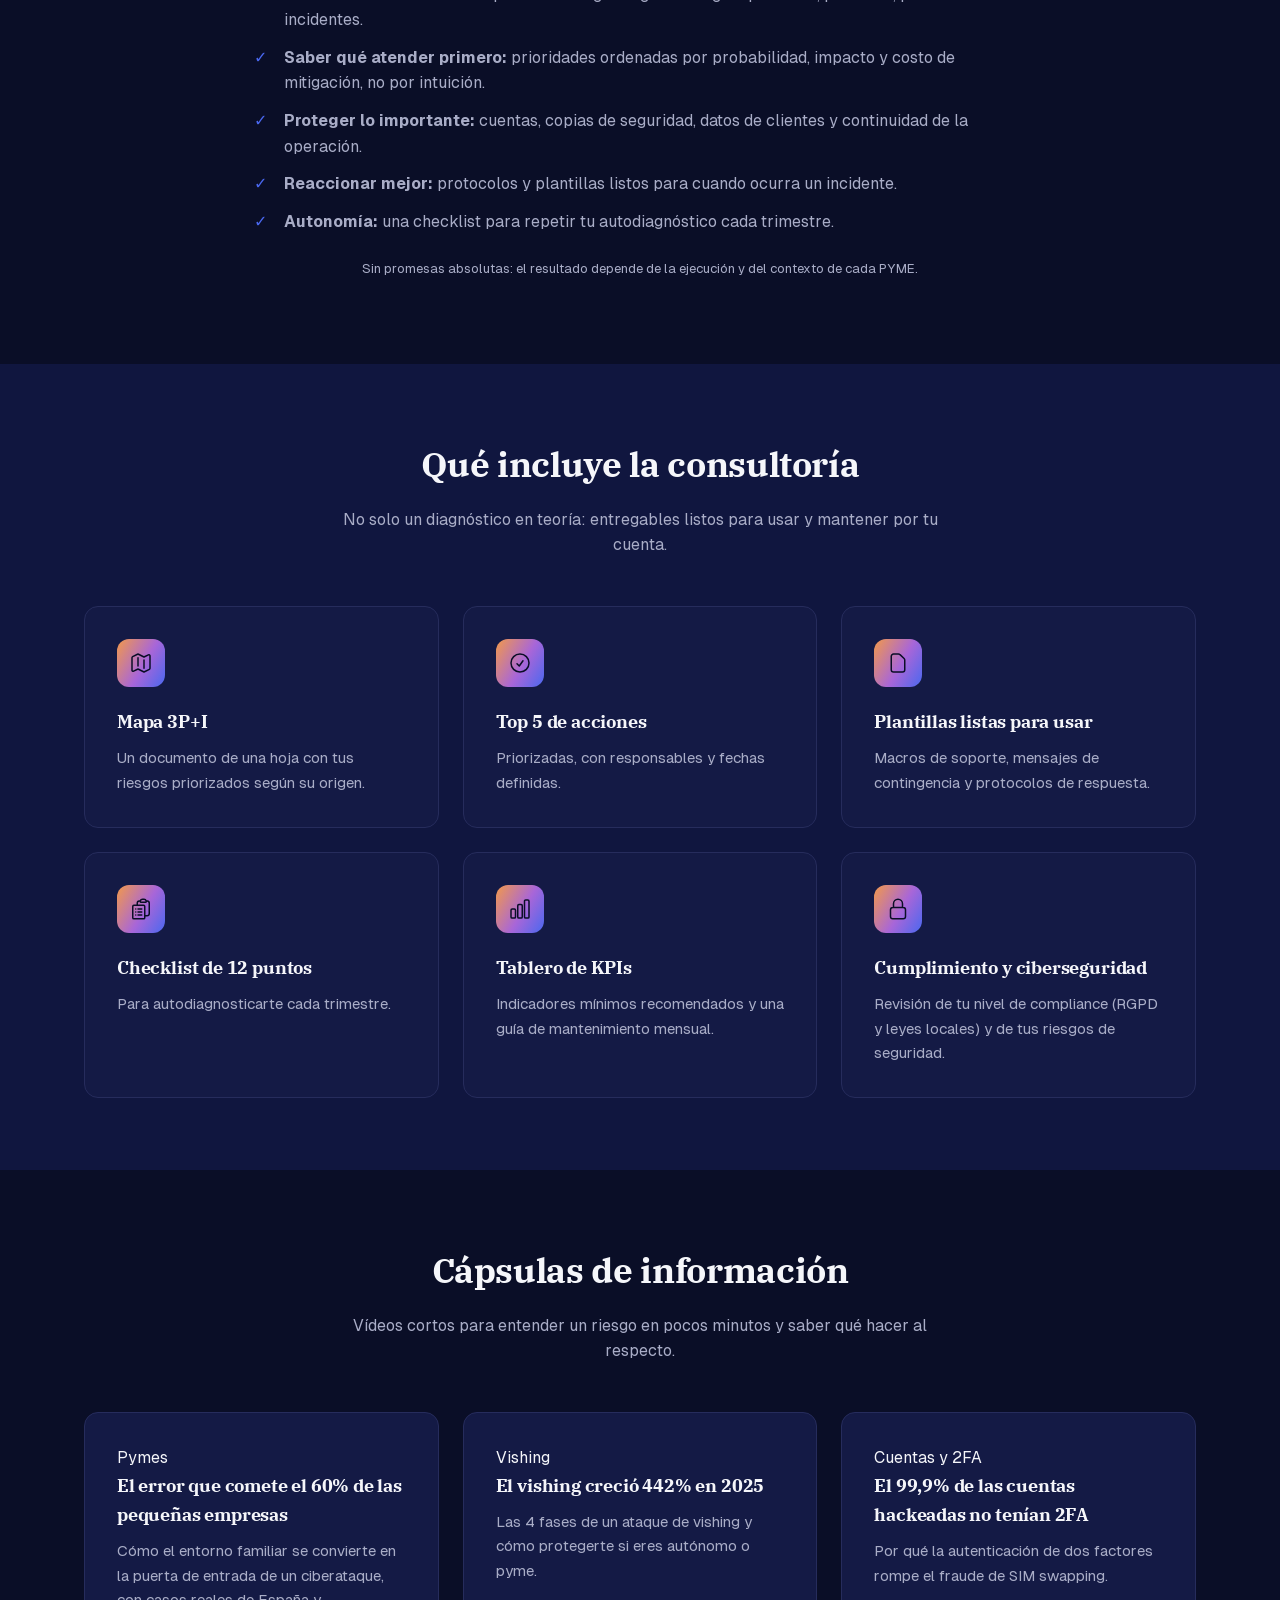
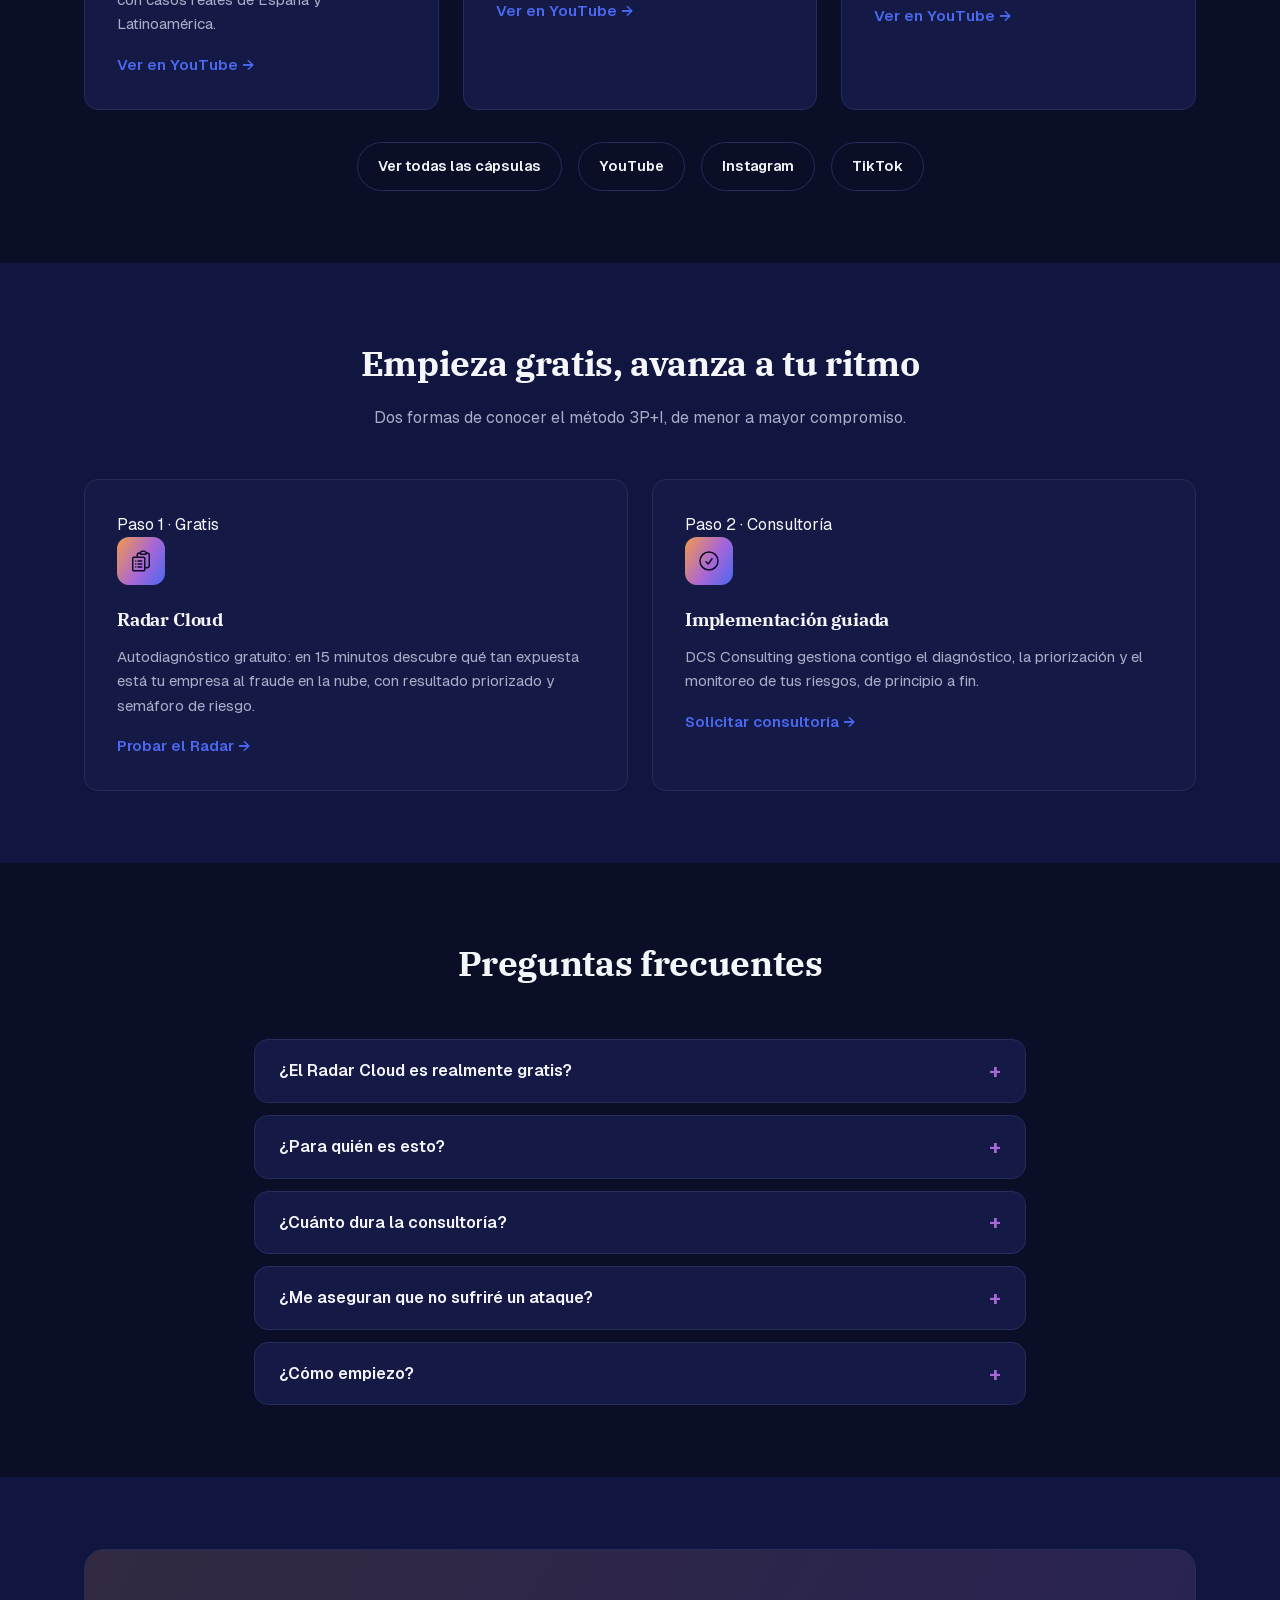
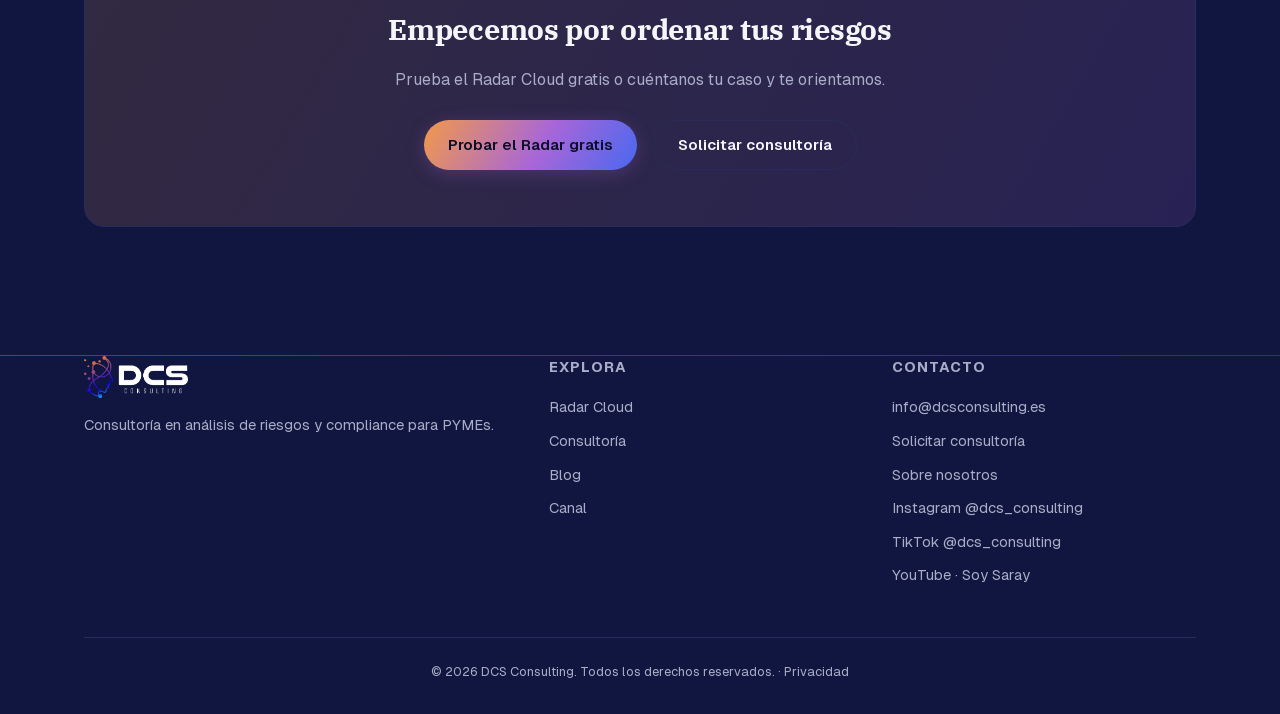
==== commit 3d1b12dd: "Reorganiza la home como página única: presentación, problema, método, cómo trabajamos, resultados, q" ====
--- a/index.html
+++ b/index.html
@@ -15,7 +15,7 @@
 <meta name="twitter:title" content="DCS Consulting — Consultoría en Análisis de Riesgos y Cumplimiento">
 <meta name="twitter:description" content="DCS Consulting: consultoría en análisis de riesgos, compliance y auditoría para PYMEs.">
 <meta name="twitter:image" content="https://dcsconsulting.es/assets/logo-full.png">
-<link rel="stylesheet" href="css/style.css?v=20261026">
+<link rel="stylesheet" href="css/style.css?v=20261028">
 <link rel="icon" type="image/png" href="assets/favicon.png">
 <link rel="preconnect" href="https://fonts.googleapis.com">
 <link rel="preconnect" href="https://fonts.gstatic.com" crossorigin>
@@ -61,32 +61,7 @@
   </div>
 </section>
 
-<section class="section-alt">
-  <div class="container">
-    <div class="section-head">
-      <h2>Empieza gratis, avanza a tu ritmo</h2>
-      <p>Dos formas de conocer el método 3P+I, de menor a mayor compromiso.</p>
-    </div>
-    <div class="grid grid-2">
-      <div class="card">
-        <span class="tag">Paso 1 · Gratis</span>
-        <div class="icon"><svg viewBox="0 0 24 24"><path stroke-linecap="round" stroke-linejoin="round" stroke-width="1.5" d="M9.348 14.652a3.75 3.75 0 010-5.304m5.304 0a3.75 3.75 0 010 5.304m-7.425 2.121a6.75 6.75 0 010-9.546m9.546 0a6.75 6.75 0 010 9.546M12 12h.008v.008H12V12z"/></svg></div>
-        <h3>Radar Cloud</h3>
-        <p>Autodiagnóstico gratuito en Excel: en 15 minutos descubre qué tan expuesta está tu empresa al fraude en la nube.</p>
-        <p style="margin-top:16px;"><a href="radar.html" style="color:var(--blue); font-weight:600;">Descargar gratis →</a></p>
-      </div>
-      <div class="card">
-        <span class="tag">Paso 2 · Consultoría</span>
-        <div class="icon"><svg viewBox="0 0 24 24"><path stroke-linecap="round" stroke-linejoin="round" stroke-width="1.5" d="M6.633 10.5c.806 0 1.533-.446 2.031-1.08a9.041 9.041 0 012.861-2.4c.723-.384 1.35-.956 1.653-1.715a4.498 4.498 0 00.322-1.672V3a.75.75 0 01.75-.75A2.25 2.25 0 0116.5 4.5c0 1.152-.26 2.243-.723 3.218-.266.558.107 1.282.725 1.282h3.126c1.026 0 1.945.694 2.054 1.715.045.422.068.85.068 1.285a11.95 11.95 0 01-2.649 7.521c-.388.482-.987.729-1.605.729H13.48c-.483 0-.964-.078-1.423-.23l-3.114-1.04a4.501 4.501 0 00-1.423-.23H5.904M14.25 9h2.25M5.904 18.75c.083.205.173.405.27.602.197.4-.078.898-.523.898h-.908c-.889 0-1.713-.518-1.972-1.368a12 12 0 01-.521-3.507c0-1.553.295-3.036.831-4.398C3.387 10.203 4.167 9.75 5 9.75h.945c.445 0 .72.498.523.898a4.986 4.986 0 00-.523 2.25c0 .944.204 1.84.57 2.647.204.45.396.907.588 1.362"/></svg></div>
-        <h3>Implementación guiada</h3>
-        <p>DCS Consulting gestiona el diagnóstico, la priorización y el monitoreo de tus riesgos contigo, de principio a fin.</p>
-        <p style="margin-top:16px;"><a href="consultoria.html" style="color:var(--blue); font-weight:600;">Solicitar consultoría →</a></p>
-      </div>
-    </div>
-  </div>
-</section>
-
-<section>
+<section id="quien">
   <div class="container">
     <div class="founder-showcase">
       <div class="founder-portrait-frame">
@@ -96,14 +71,143 @@
       <div class="founder-showcase-text">
         <span class="eyebrow">Quién está detrás</span>
         <h2 class="mt-0">Hola, soy Saray</h2>
-        <p style="color:var(--text-muted);">Analista de datos y seguridad digital, con base en informática, ciencia de datos y criminología. Trabajo con Python, Pandas, NumPy, SQL y dashboards para convertir datos en decisiones, y aplico ese mismo enfoque a la ciberseguridad defensiva: monitorización de alertas, análisis de logs y triage de incidentes. Lo llevo a las PYMEs a través del método 3P+I — de forma clara y accionable, con evidencia y pasos concretos.</p>
-        <p style="margin-top:16px;"><a href="sobre-nosotros.html" style="color:var(--blue); font-weight:600;">Conoce al equipo →</a></p>
-      </div>
-    </div>
-  </div>
-</section>
-
-<section class="section-alt">
+        <p style="color:var(--text-muted);">Analista de datos y seguridad digital, con base en informática, ciencia de datos y criminología. Trabajo con Python, Pandas, NumPy, SQL y dashboards para convertir datos en decisiones, y aplico ese mismo enfoque a la ciberseguridad defensiva: monitorización de alertas, análisis de logs y triage de incidentes.</p>
+        <p style="color:var(--text-muted); margin-top:14px;">Con DCS Consulting ayudo a las PYMEs a saber qué riesgos tienen, cuáles atender primero y cómo reducirlos, con el método 3P+I: claro, accionable y con evidencia.</p>
+        <p style="margin-top:16px;"><a href="sobre-nosotros.html" style="color:var(--blue); font-weight:600;">Conoce mi trayectoria →</a></p>
+      </div>
+    </div>
+  </div>
+</section>
+
+<section class="section-alt">
+  <div class="container" style="max-width:820px;">
+    <div class="section-head">
+      <h2>¿Sientes que tu negocio está expuesto, pero no sabes por dónde empezar?</h2>
+    </div>
+    <p style="color:var(--text-muted);">Muchas PYMEs se topan con lo mismo: no tienen claro qué riesgos tienen, no saben cuáles son los más urgentes y no cuentan con un método para ordenarlos. Se invierte en herramientas sueltas, pero los riesgos reales suelen estar en otro sitio: una cuenta sin protección, una copia de seguridad que nunca se ha probado o una persona del equipo que recibe una llamada fraudulenta.</p>
+    <p style="color:var(--text-muted); margin-top:14px;">El riesgo no vive solo en la tecnología: vive donde se cruzan las <strong>personas</strong>, los <strong>procesos</strong> y las <strong>plataformas</strong>. Por eso empiezo por ordenarlo, no por venderte más herramientas.</p>
+  </div>
+</section>
+
+<section>
+  <div class="container">
+    <div class="section-head">
+      <h2>El método 3P+I</h2>
+      <p>Cuatro pilares donde habitan los riesgos reales de una empresa. Si uno falla, los demás se ven afectados.</p>
+    </div>
+    <div class="grid">
+      <div class="card">
+        <div class="icon"><svg viewBox="0 0 24 24"><path stroke-linecap="round" stroke-linejoin="round" stroke-width="1.5" d="M18 18.72a9.094 9.094 0 003.741-.479 3 3 0 00-4.682-2.72m.94 3.198l.001.031c0 .225-.012.447-.037.666A11.944 11.944 0 0112 21c-2.17 0-4.207-.576-5.963-1.584A6.062 6.062 0 016 18.719m12 0a5.971 5.971 0 00-.941-3.197m0 0A5.995 5.995 0 0012 12.75a5.995 5.995 0 00-5.058 2.772m0 0a3 3 0 00-4.681 2.72 8.986 8.986 0 003.74.477m.94-3.197a5.971 5.971 0 00-.94 3.197M15 6.75a3 3 0 11-6 0 3 3 0 016 0zm6 3a2.25 2.25 0 11-4.5 0 2.25 2.25 0 014.5 0zm-13.5 0a2.25 2.25 0 11-4.5 0 2.25 2.25 0 014.5 0z"/></svg></div>
+        <h3>Personas</h3>
+        <p>Roles, permisos y formación del equipo frente a señales de alerta: fraude, phishing, manipulación.</p>
+      </div>
+      <div class="card">
+        <div class="icon"><svg viewBox="0 0 24 24"><path stroke-linecap="round" stroke-linejoin="round" stroke-width="1.5" d="M16.023 9.348h4.992v-.001M2.985 19.644v-4.992m0 0h4.992m-4.993 0l3.181 3.183a8.25 8.25 0 0013.803-3.7M4.031 9.865a8.25 8.25 0 0113.803-3.7l3.181 3.182m0-4.991v4.99"/></svg></div>
+        <h3>Procesos</h3>
+        <p>Flujos de comunicación, continuidad operativa y protocolos ante contingencias.</p>
+      </div>
+      <div class="card">
+        <div class="icon"><svg viewBox="0 0 24 24"><path stroke-linecap="round" stroke-linejoin="round" stroke-width="1.5" d="M9 17.25v1.007a3 3 0 01-.879 2.122L7.5 21h9l-.621-.621A3 3 0 0115 18.257V17.25m6-12V15a2.25 2.25 0 01-2.25 2.25H5.25A2.25 2.25 0 013 15V5.25m18 0A2.25 2.25 0 0018.75 3H5.25A2.25 2.25 0 003 5.25m18 0V12a2.25 2.25 0 01-2.25 2.25H5.25A2.25 2.25 0 013 12V5.25"/></svg></div>
+        <h3>Plataformas</h3>
+        <p>Accesos, backups, proveedores tecnológicos y su continuidad.</p>
+      </div>
+      <div class="card">
+        <div class="icon"><svg viewBox="0 0 24 24"><path stroke-linecap="round" stroke-linejoin="round" stroke-width="1.5" d="M12 9v3.75m-9.303 3.376c-.866 1.5.217 3.374 1.948 3.374h14.71c1.73 0 2.813-1.874 1.948-3.374L13.949 3.378c-.866-1.5-3.032-1.5-3.898 0L2.697 16.126zM12 15.75h.007v.008H12v-.008z"/></svg></div>
+        <h3>Incidentes</h3>
+        <p>Cómo se contiene, se comunica y se cierra un incidente cuando ya ocurrió.</p>
+      </div>
+    </div>
+    <p class="text-center" style="margin-top:28px;"><a href="consultoria.html" style="color:var(--blue); font-weight:600;">Conoce el método con detalle →</a></p>
+  </div>
+</section>
+
+<section class="section-alt">
+  <div class="container">
+    <div class="section-head">
+      <h2>Cómo trabajamos</h2>
+      <p>Un ciclo de 3-4 semanas, priorizando victorias rápidas y medibles antes que informes eternos.</p>
+    </div>
+    <div class="steps">
+      <div class="step">
+        <h3>Diagnosticar</h3>
+        <p>Inventario de activos críticos y levantamiento de riesgos en 3P+I.</p>
+      </div>
+      <div class="step">
+        <h3>Priorizar</h3>
+        <p>Matriz de probabilidad, impacto y costo. Un Top 5 de acciones con responsables y fechas.</p>
+      </div>
+      <div class="step">
+        <h3>Mitigar</h3>
+        <p>Controles mínimos viables: 2FA en cuentas críticas, prueba real de restauración de backups, plantillas de contingencia.</p>
+      </div>
+      <div class="step">
+        <h3>Monitorear</h3>
+        <p>Tablero de KPIs mínimos y retrospectiva para ajustar el siguiente ciclo.</p>
+      </div>
+    </div>
+    <p class="text-center" style="margin-top:28px;"><a href="consultoria.html" style="color:var(--blue); font-weight:600;">Ver la consultoría completa →</a></p>
+  </div>
+</section>
+
+<section>
+  <div class="container" style="max-width:820px;">
+    <div class="section-head">
+      <h2>¿Qué vas a conseguir?</h2>
+      <p>Pasar de la incertidumbre a un plan claro para proteger lo que sostiene tu negocio.</p>
+    </div>
+    <ul class="list-check">
+      <li><strong>Saber dónde estás:</strong> un mapa de tus riesgos según su origen: personas, procesos, plataformas e incidentes.</li>
+      <li><strong>Saber qué atender primero:</strong> prioridades ordenadas por probabilidad, impacto y costo de mitigación, no por intuición.</li>
+      <li><strong>Proteger lo importante:</strong> cuentas, copias de seguridad, datos de clientes y continuidad de la operación.</li>
+      <li><strong>Reaccionar mejor:</strong> protocolos y plantillas listos para cuando ocurra un incidente.</li>
+      <li><strong>Autonomía:</strong> una checklist para repetir tu autodiagnóstico cada trimestre.</li>
+    </ul>
+    <p class="form-note text-center" style="margin-top:8px;">Sin promesas absolutas: el resultado depende de la ejecución y del contexto de cada PYME.</p>
+  </div>
+</section>
+
+<section class="section-alt">
+  <div class="container">
+    <div class="section-head">
+      <h2>Qué incluye la consultoría</h2>
+      <p>No solo un diagnóstico en teoría: entregables listos para usar y mantener por tu cuenta.</p>
+    </div>
+    <div class="grid grid-3">
+      <div class="card">
+        <div class="icon"><svg viewBox="0 0 24 24"><path stroke-linecap="round" stroke-linejoin="round" stroke-width="1.5" d="M9 6.75V15m6-6v8.25m.503 3.498l4.875-2.437c.381-.19.622-.58.622-1.006V4.82c0-.836-.88-1.38-1.628-1.006l-3.869 1.934c-.317.159-.69.159-1.006 0L9.503 3.252a1.125 1.125 0 00-1.006 0L3.622 5.689C3.24 5.88 3 6.27 3 6.695V19.18c0 .836.88 1.38 1.628 1.006l3.869-1.934c.317-.159.69-.159 1.006 0l4.994 2.497c.317.158.69.158 1.006 0z"/></svg></div>
+        <h3>Mapa 3P+I</h3>
+        <p>Un documento de una hoja con tus riesgos priorizados según su origen.</p>
+      </div>
+      <div class="card">
+        <div class="icon"><svg viewBox="0 0 24 24"><path stroke-linecap="round" stroke-linejoin="round" stroke-width="1.5" d="M9 12.75L11.25 15 15 9.75M21 12a9 9 0 11-18 0 9 9 0 0118 0z"/></svg></div>
+        <h3>Top 5 de acciones</h3>
+        <p>Priorizadas, con responsables y fechas definidas.</p>
+      </div>
+      <div class="card">
+        <div class="icon"><svg viewBox="0 0 24 24"><path stroke-linecap="round" stroke-linejoin="round" stroke-width="1.5" d="M7.5 21h9a2.25 2.25 0 002.25-2.25V9.108a2.25 2.25 0 00-.659-1.591L14.026 3.66A2.25 2.25 0 0012.435 3H7.5a2.25 2.25 0 00-2.25 2.25v13.5A2.25 2.25 0 007.5 21z"/></svg></div>
+        <h3>Plantillas listas para usar</h3>
+        <p>Macros de soporte, mensajes de contingencia y protocolos de respuesta.</p>
+      </div>
+      <div class="card">
+        <div class="icon"><svg viewBox="0 0 24 24"><path stroke-linecap="round" stroke-linejoin="round" stroke-width="1.5" d="M9 12h3.75M9 15h3.75M9 18h3.75m3 .75H18a2.25 2.25 0 002.25-2.25V6.108c0-1.135-.845-2.098-1.976-2.192a48.424 48.424 0 00-1.123-.08m-5.801 0c-.065.21-.1.433-.1.664 0 .414.336.75.75.75h4.5a.75.75 0 00.75-.75 2.25 2.25 0 00-.1-.664m-5.8 0A2.251 2.251 0 0113.5 2.25H15c1.012 0 1.867.668 2.15 1.586m-5.8 0c-.376.023-.75.05-1.124.08C9.095 4.01 8.25 4.973 8.25 6.108V8.25m0 0H4.875c-.621 0-1.125.504-1.125 1.125v11.25c0 .621.504 1.125 1.125 1.125h9.75c.621 0 1.125-.504 1.125-1.125V9.375c0-.621-.504-1.125-1.125-1.125H8.25zM6.75 12h.008v.008H6.75V12zm0 3h.008v.008H6.75V15zm0 3h.008v.008H6.75V18z"/></svg></div>
+        <h3>Checklist de 12 puntos</h3>
+        <p>Para autodiagnosticarte cada trimestre.</p>
+      </div>
+      <div class="card">
+        <div class="icon"><svg viewBox="0 0 24 24"><path stroke-linecap="round" stroke-linejoin="round" stroke-width="1.5" d="M3 13.125C3 12.504 3.504 12 4.125 12h2.25c.621 0 1.125.504 1.125 1.125v6.75C7.5 20.496 6.996 21 6.375 21h-2.25A1.125 1.125 0 013 19.875v-6.75zM9.75 8.625c0-.621.504-1.125 1.125-1.125h2.25c.621 0 1.125.504 1.125 1.125v11.25c0 .621-.504 1.125-1.125 1.125h-2.25a1.125 1.125 0 01-1.125-1.125V8.625zM16.5 4.125c0-.621.504-1.125 1.125-1.125h2.25C20.496 3 21 3.504 21 4.125v15.75c0 .621-.504 1.125-1.125 1.125h-2.25a1.125 1.125 0 01-1.125-1.125V4.125z"/></svg></div>
+        <h3>Tablero de KPIs</h3>
+        <p>Indicadores mínimos recomendados y una guía de mantenimiento mensual.</p>
+      </div>
+      <div class="card">
+        <div class="icon"><svg viewBox="0 0 24 24"><path stroke-linecap="round" stroke-linejoin="round" stroke-width="1.5" d="M16.5 10.5V6.75a4.5 4.5 0 10-9 0v3.75m-.75 11.25h10.5a2.25 2.25 0 002.25-2.25v-6.75a2.25 2.25 0 00-2.25-2.25H6.75a2.25 2.25 0 00-2.25 2.25v6.75a2.25 2.25 0 002.25 2.25z"/></svg></div>
+        <h3>Cumplimiento y ciberseguridad</h3>
+        <p>Revisión de tu nivel de compliance (RGPD y leyes locales) y de tus riesgos de seguridad.</p>
+      </div>
+    </div>
+  </div>
+</section>
+
+<section>
   <div class="container">
     <div class="section-head">
       <h2>Cápsulas de información</h2>
@@ -134,6 +238,74 @@
       <a href="https://www.youtube.com/@Sblalzo" target="_blank" rel="noopener" class="social-pill">YouTube</a>
       <a href="https://www.instagram.com/dcs_consulting/" target="_blank" rel="noopener" class="social-pill">Instagram</a>
       <a href="https://www.tiktok.com/@dcs_consulting" target="_blank" rel="noopener" class="social-pill">TikTok</a>
+    </div>
+  </div>
+</section>
+
+<section class="section-alt">
+  <div class="container">
+    <div class="section-head">
+      <h2>Empieza gratis, avanza a tu ritmo</h2>
+      <p>Dos formas de conocer el método 3P+I, de menor a mayor compromiso.</p>
+    </div>
+    <div class="grid grid-2">
+      <div class="card">
+        <span class="tag">Paso 1 · Gratis</span>
+        <div class="icon"><svg viewBox="0 0 24 24"><path stroke-linecap="round" stroke-linejoin="round" stroke-width="1.5" d="M9 12h3.75M9 15h3.75M9 18h3.75m3 .75H18a2.25 2.25 0 002.25-2.25V6.108c0-1.135-.845-2.098-1.976-2.192a48.424 48.424 0 00-1.123-.08m-5.801 0c-.065.21-.1.433-.1.664 0 .414.336.75.75.75h4.5a.75.75 0 00.75-.75 2.25 2.25 0 00-.1-.664m-5.8 0A2.251 2.251 0 0113.5 2.25H15c1.012 0 1.867.668 2.15 1.586m-5.8 0c-.376.023-.75.05-1.124.08C9.095 4.01 8.25 4.973 8.25 6.108V8.25m0 0H4.875c-.621 0-1.125.504-1.125 1.125v11.25c0 .621.504 1.125 1.125 1.125h9.75c.621 0 1.125-.504 1.125-1.125V9.375c0-.621-.504-1.125-1.125-1.125H8.25zM6.75 12h.008v.008H6.75V12zm0 3h.008v.008H6.75V15zm0 3h.008v.008H6.75V18z"/></svg></div>
+        <h3>Radar Cloud</h3>
+        <p>Autodiagnóstico gratuito: en 15 minutos descubre qué tan expuesta está tu empresa al fraude en la nube, con resultado priorizado y semáforo de riesgo.</p>
+        <p style="margin-top:16px;"><a href="radar.html" style="color:var(--blue); font-weight:600;">Probar el Radar →</a></p>
+      </div>
+      <div class="card">
+        <span class="tag">Paso 2 · Consultoría</span>
+        <div class="icon"><svg viewBox="0 0 24 24"><path stroke-linecap="round" stroke-linejoin="round" stroke-width="1.5" d="M9 12.75L11.25 15 15 9.75M21 12a9 9 0 11-18 0 9 9 0 0118 0z"/></svg></div>
+        <h3>Implementación guiada</h3>
+        <p>DCS Consulting gestiona contigo el diagnóstico, la priorización y el monitoreo de tus riesgos, de principio a fin.</p>
+        <p style="margin-top:16px;"><a href="consultoria.html" style="color:var(--blue); font-weight:600;">Solicitar consultoría →</a></p>
+      </div>
+    </div>
+  </div>
+</section>
+
+<section>
+  <div class="container" style="max-width:820px;">
+    <div class="section-head">
+      <h2>Preguntas frecuentes</h2>
+    </div>
+    <div class="faq">
+      <details class="faq-item">
+        <summary>¿El Radar Cloud es realmente gratis?</summary>
+        <p>Sí. Es un autodiagnóstico gratuito: solo te pedimos nombre, correo y tu consentimiento para enviarte el recurso, según nuestra política de privacidad.</p>
+      </details>
+      <details class="faq-item">
+        <summary>¿Para quién es esto?</summary>
+        <p>Para PYMEs y autónomos que quieren ordenar sus riesgos digitales y operativos, sin necesidad de un departamento de seguridad propio.</p>
+      </details>
+      <details class="faq-item">
+        <summary>¿Cuánto dura la consultoría?</summary>
+        <p>Un ciclo completo de diagnóstico, priorización, mitigación y monitoreo lleva entre 3 y 4 semanas, y después puede continuar de forma periódica.</p>
+      </details>
+      <details class="faq-item">
+        <summary>¿Me aseguran que no sufriré un ataque?</summary>
+        <p>No. Ningún método elimina el riesgo por completo. Lo que hacemos es reducirlo y dejarte preparado para responder, y el resultado depende de la ejecución y del contexto de cada empresa.</p>
+      </details>
+      <details class="faq-item">
+        <summary>¿Cómo empiezo?</summary>
+        <p>Prueba el Radar Cloud o escríbenos desde la página de contacto: te respondemos con los siguientes pasos.</p>
+      </details>
+    </div>
+  </div>
+</section>
+
+<section class="section-alt">
+  <div class="container">
+    <div class="cta-banner">
+      <h2>Empecemos por ordenar tus riesgos</h2>
+      <p>Prueba el Radar Cloud gratis o cuéntanos tu caso y te orientamos.</p>
+      <div class="hero-actions">
+        <a href="radar.html" class="btn btn-primary">Probar el Radar gratis</a>
+        <a href="contacto.html" class="btn btn-outline">Solicitar consultoría</a>
+      </div>
     </div>
   </div>
 </section>
@@ -172,8 +344,8 @@
 </footer>
 
 <script defer src="lib/three.min.js"></script>
-<script defer src="js/hero-nebula.js?v=20261026"></script>
-<script defer src="js/particle-swarm.js?v=20261026"></script>
-<script src="js/main.js?v=20261026"></script>
+<script defer src="js/hero-nebula.js?v=20261028"></script>
+<script defer src="js/particle-swarm.js?v=20261028"></script>
+<script src="js/main.js?v=20261028"></script>
 </body>
 </html>
--- a/css/style.css
+++ b/css/style.css
@@ -1178,3 +1178,40 @@
   .quiz-card { padding: 32px 22px; }
   .quiz-stat { flex: 1 1 40%; }
 }
+
+
+/* ---------- FAQ ---------- */
+
+.faq { display: grid; gap: 12px; }
+
+.faq-item {
+  background: var(--bg-card);
+  border: 1px solid var(--border);
+  border-radius: var(--radius);
+  padding: 0 24px;
+}
+
+.faq-item summary {
+  cursor: pointer;
+  list-style: none;
+  padding: 18px 28px 18px 0;
+  font-weight: 600;
+  position: relative;
+}
+
+.faq-item summary::-webkit-details-marker { display: none; }
+
+.faq-item summary::after {
+  content: "+";
+  position: absolute;
+  right: 0;
+  top: 50%;
+  transform: translateY(-50%);
+  color: var(--purple);
+  font-size: 1.3rem;
+  line-height: 1;
+}
+
+.faq-item[open] summary::after { content: "–"; }
+
+.faq-item p { color: var(--text-muted); margin: 0 0 18px; }
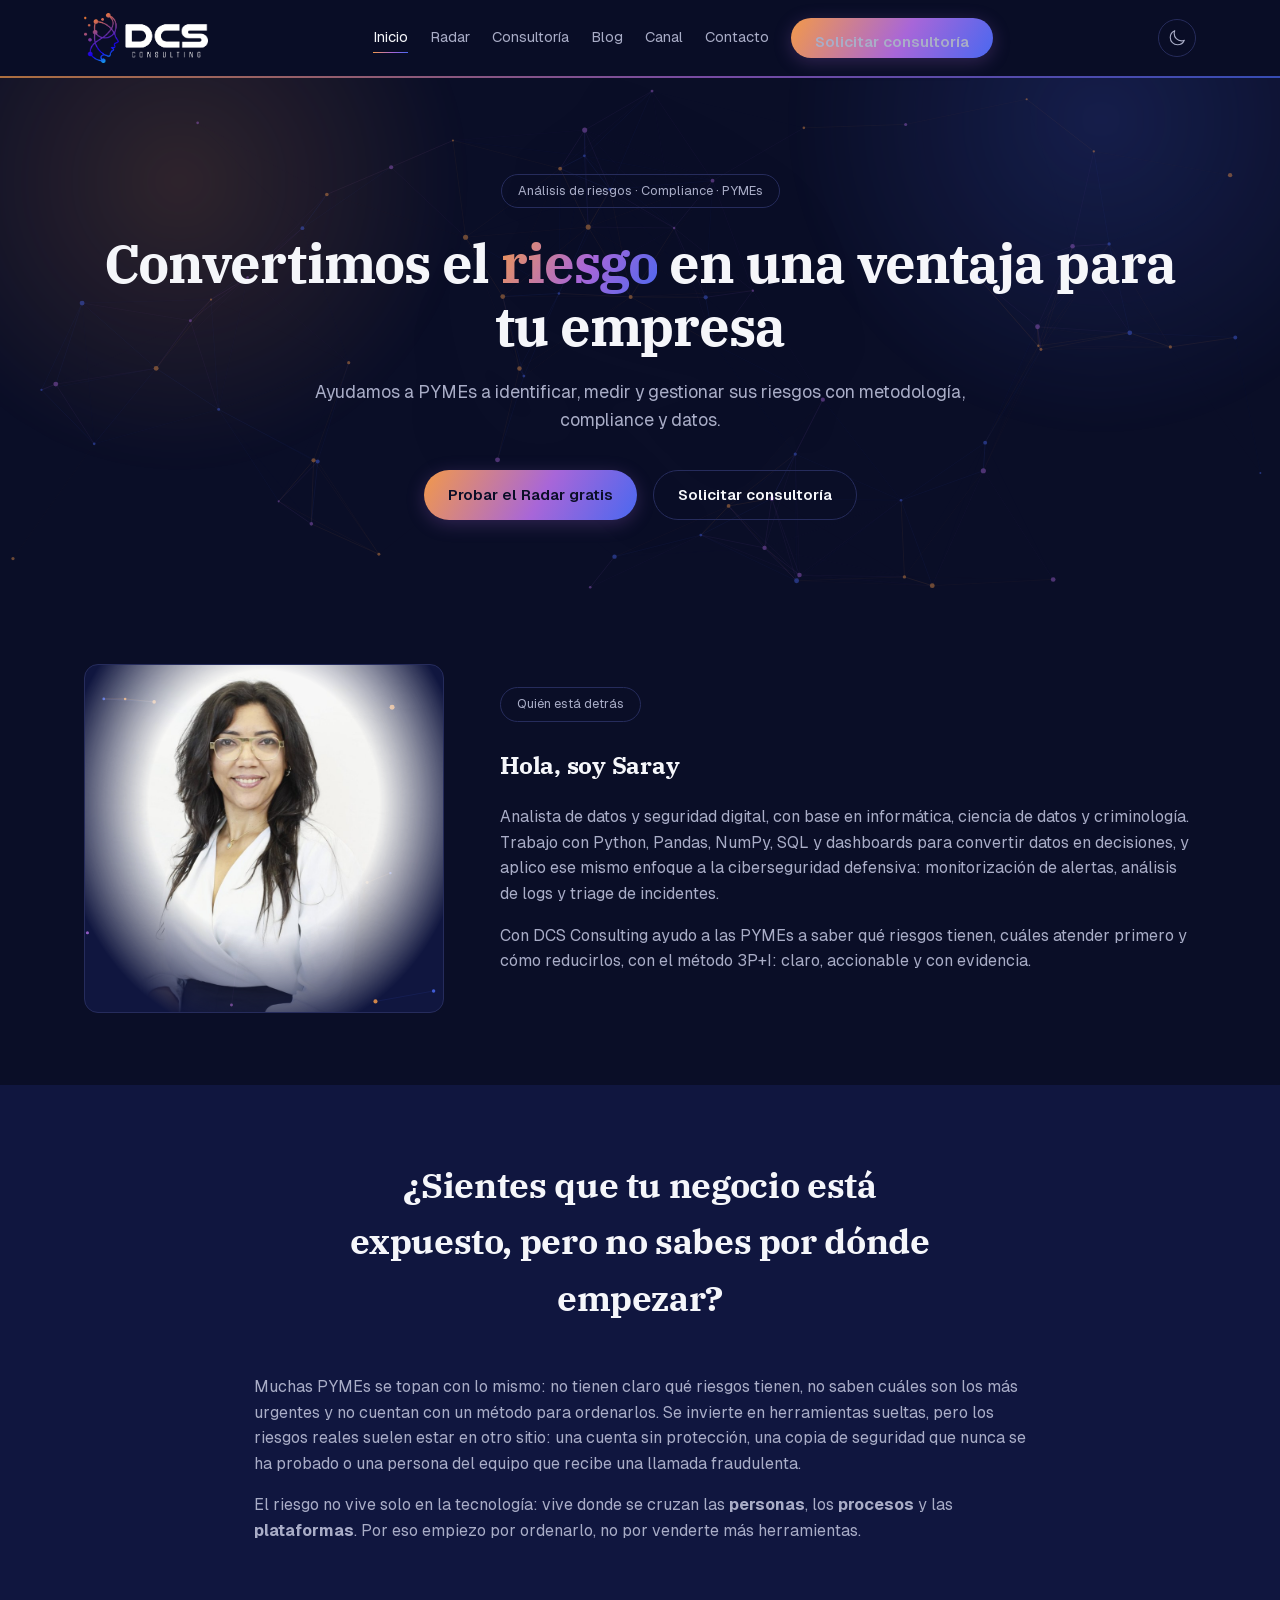
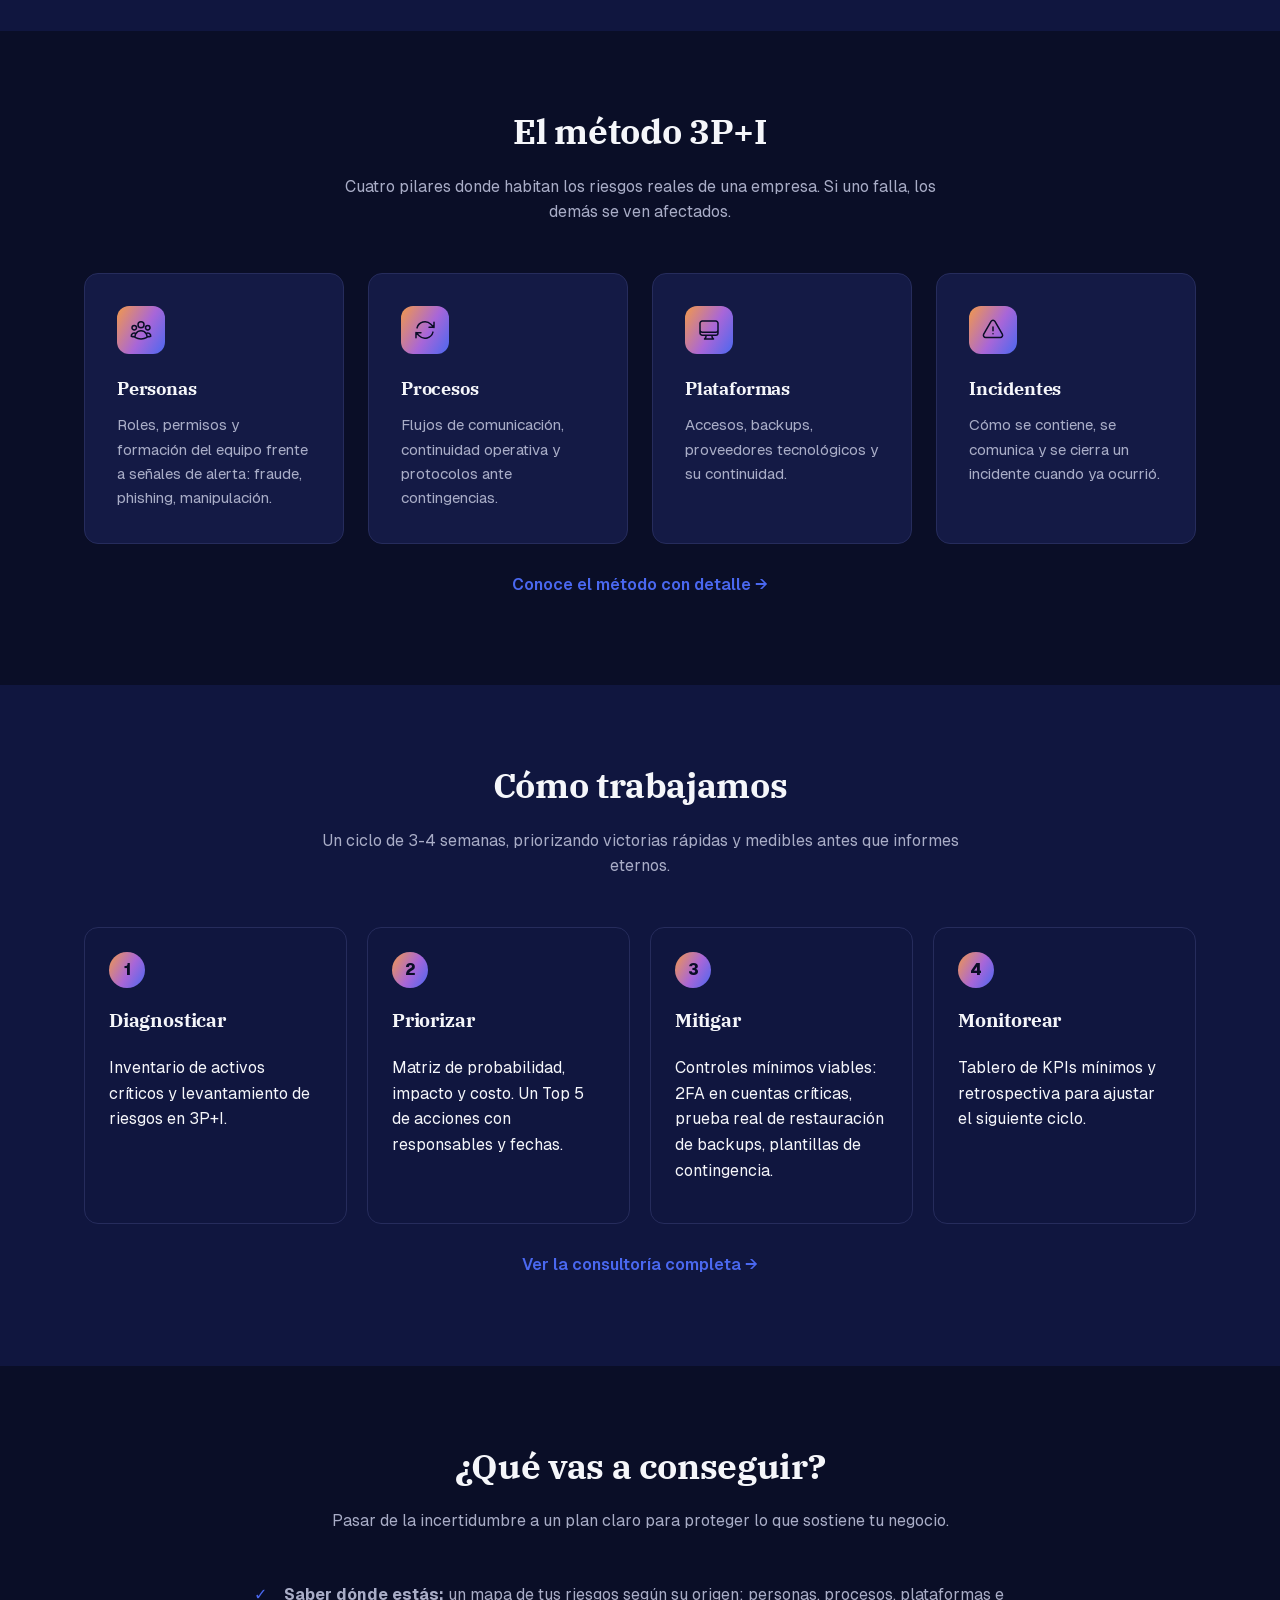
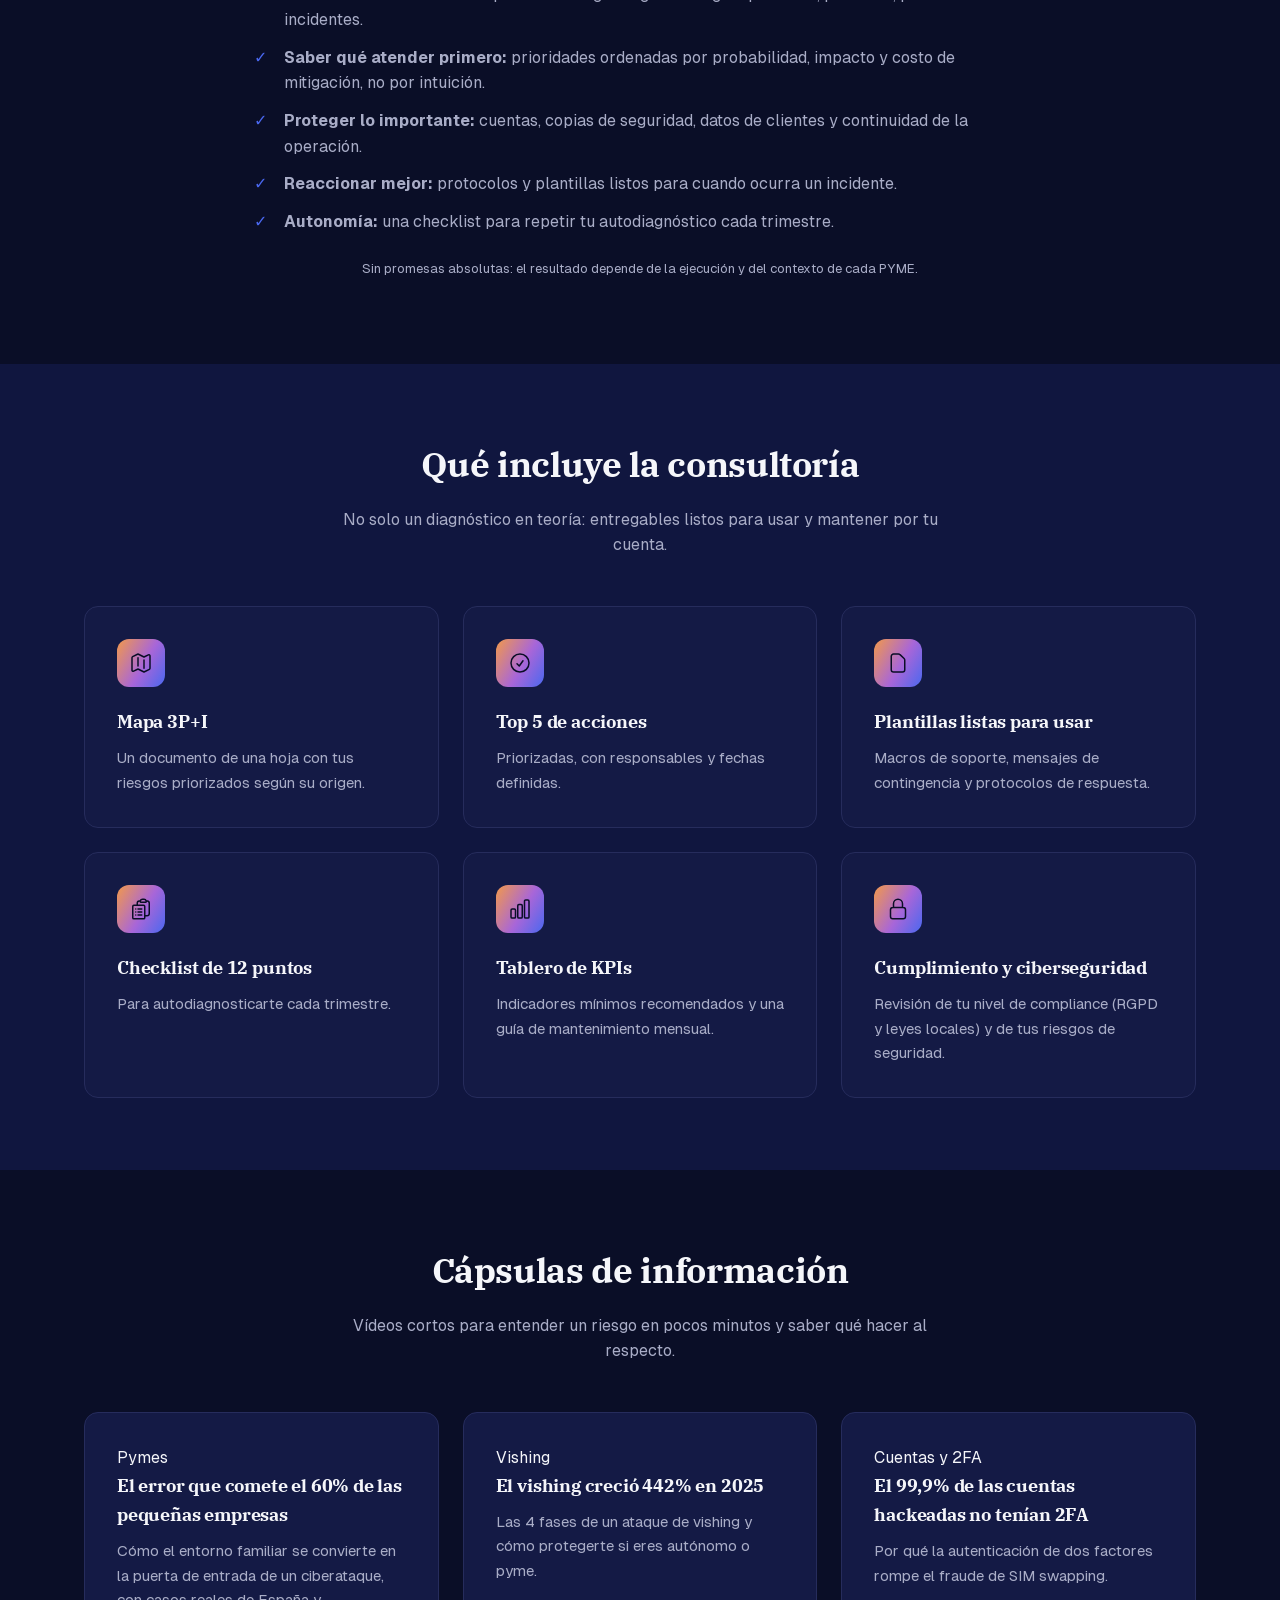
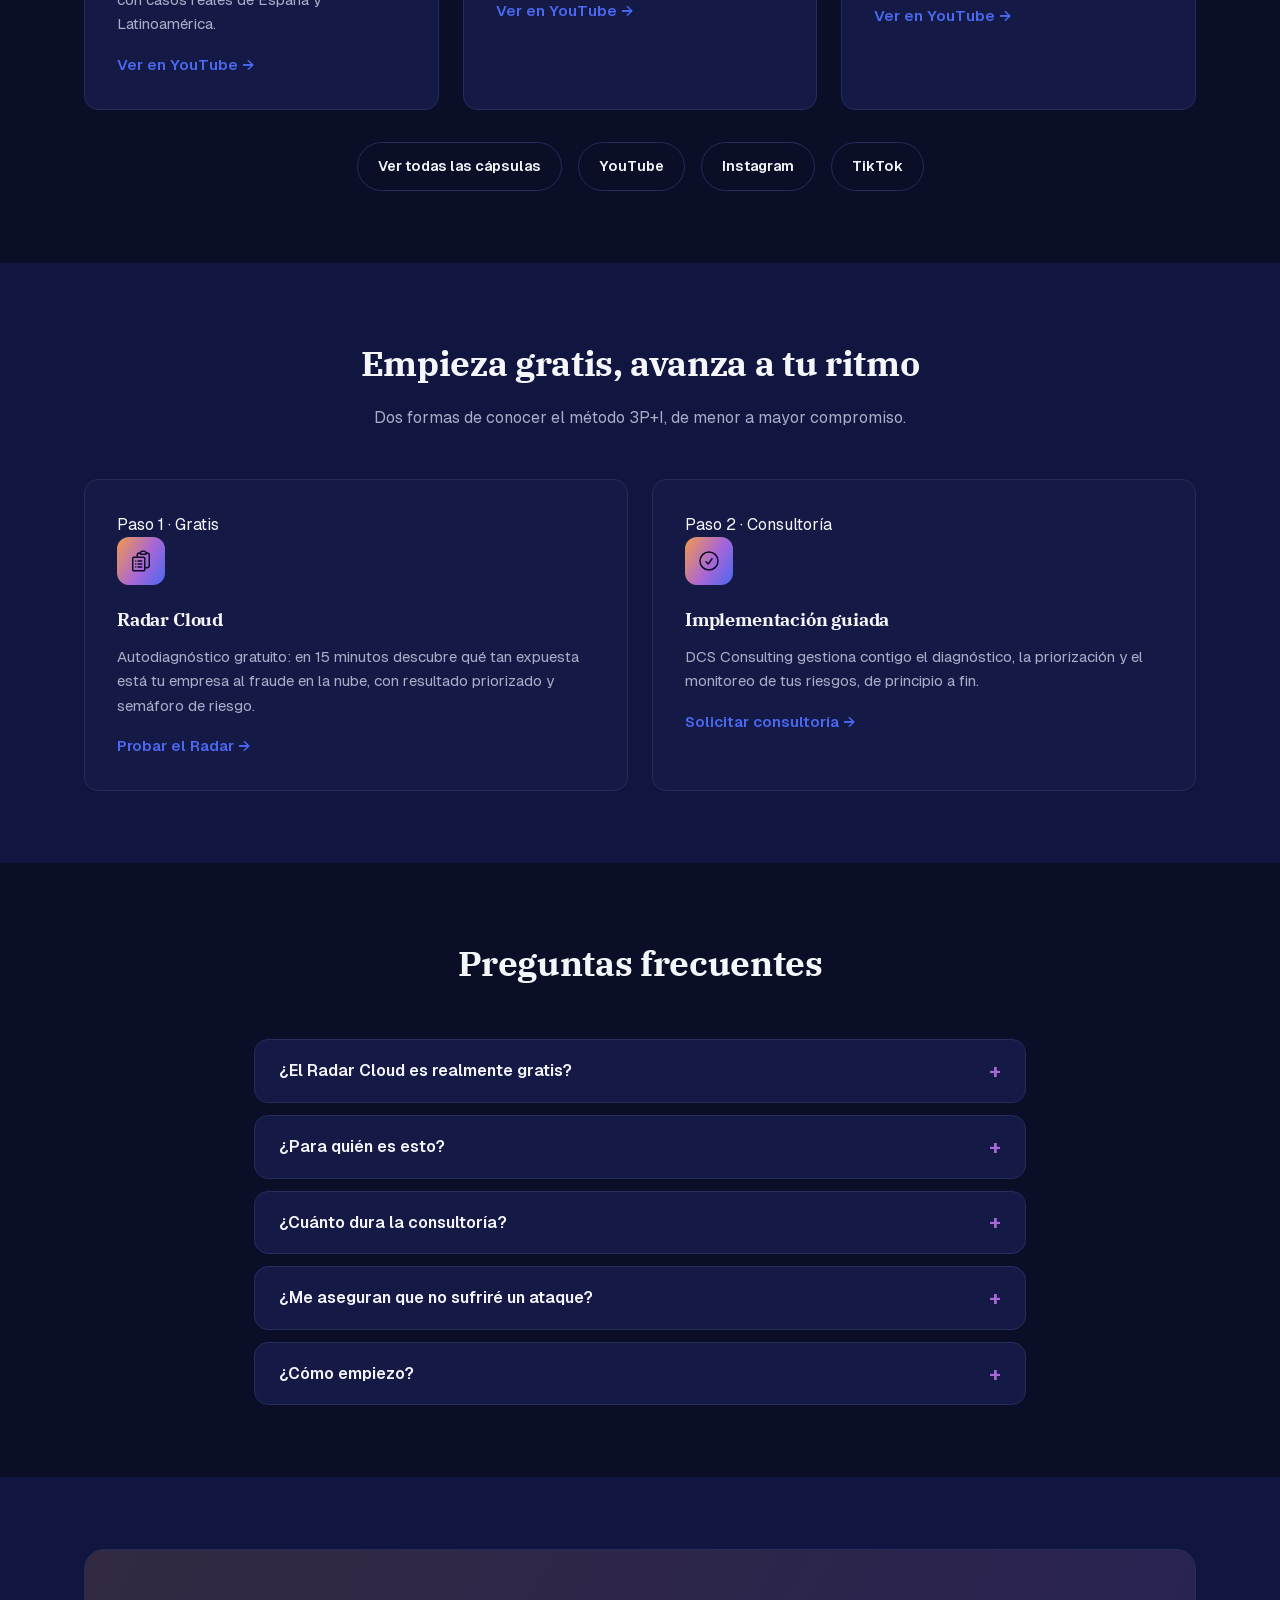
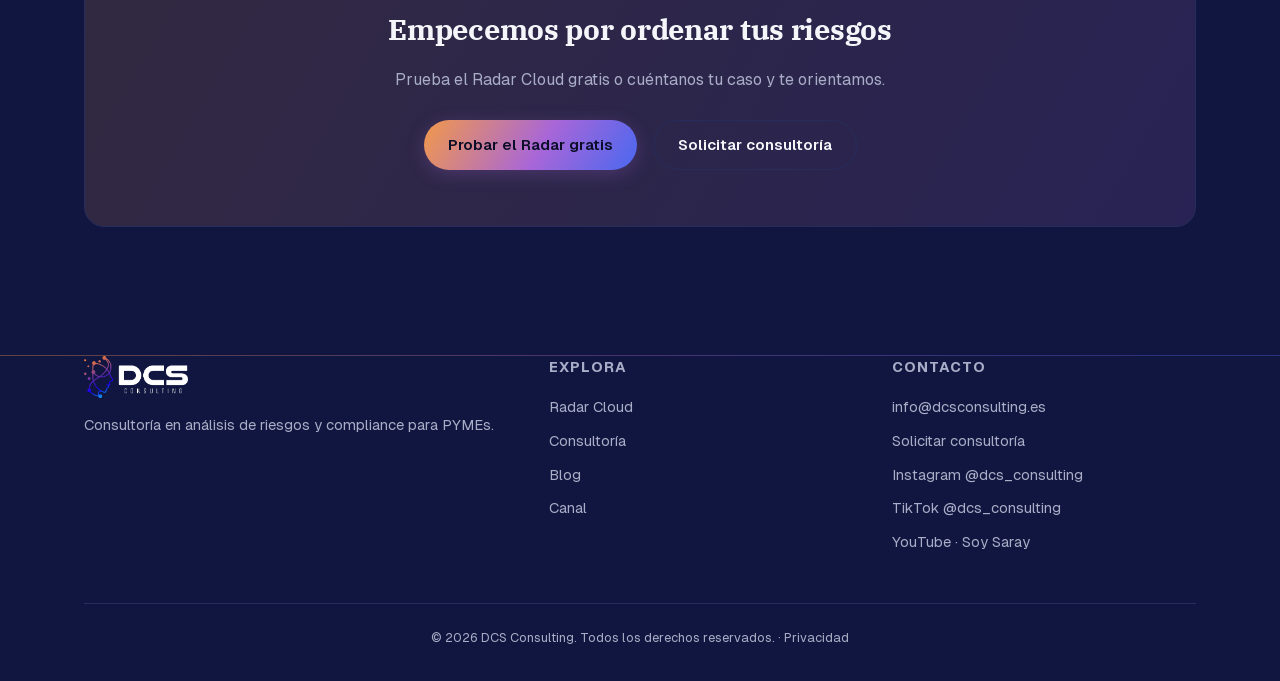
==== commit ee229720: "Elimina la página Sobre nosotros y sus enlaces" ====
--- a/index.html
+++ b/index.html
@@ -15,7 +15,7 @@
 <meta name="twitter:title" content="DCS Consulting — Consultoría en Análisis de Riesgos y Cumplimiento">
 <meta name="twitter:description" content="DCS Consulting: consultoría en análisis de riesgos, compliance y auditoría para PYMEs.">
 <meta name="twitter:image" content="https://dcsconsulting.es/assets/logo-full.png">
-<link rel="stylesheet" href="css/style.css?v=20261028">
+<link rel="stylesheet" href="css/style.css?v=20261029">
 <link rel="icon" type="image/png" href="assets/favicon.png">
 <link rel="preconnect" href="https://fonts.googleapis.com">
 <link rel="preconnect" href="https://fonts.gstatic.com" crossorigin>
@@ -35,7 +35,6 @@
       <a href="consultoria.html">Consultoría</a>
       <a href="blog.html">Blog</a>
       <a href="canal.html">Canal</a>
-      <a href="sobre-nosotros.html">Nosotros</a>
       <a href="contacto.html">Contacto</a>
       <a href="contacto.html" class="btn btn-primary">Solicitar consultoría</a>
     </nav>
@@ -73,7 +72,6 @@
         <h2 class="mt-0">Hola, soy Saray</h2>
         <p style="color:var(--text-muted);">Analista de datos y seguridad digital, con base en informática, ciencia de datos y criminología. Trabajo con Python, Pandas, NumPy, SQL y dashboards para convertir datos en decisiones, y aplico ese mismo enfoque a la ciberseguridad defensiva: monitorización de alertas, análisis de logs y triage de incidentes.</p>
         <p style="color:var(--text-muted); margin-top:14px;">Con DCS Consulting ayudo a las PYMEs a saber qué riesgos tienen, cuáles atender primero y cómo reducirlos, con el método 3P+I: claro, accionable y con evidencia.</p>
-        <p style="margin-top:16px;"><a href="sobre-nosotros.html" style="color:var(--blue); font-weight:600;">Conoce mi trayectoria →</a></p>
       </div>
     </div>
   </div>
@@ -331,7 +329,6 @@
         <h4>Contacto</h4>
         <p><a href="mailto:info@dcsconsulting.es">info@dcsconsulting.es</a></p>
         <a href="contacto.html">Solicitar consultoría</a>
-        <a href="sobre-nosotros.html">Sobre nosotros</a>
         <a href="https://www.instagram.com/dcs_consulting/" target="_blank" rel="noopener">Instagram @dcs_consulting</a>
         <a href="https://www.tiktok.com/@dcs_consulting" target="_blank" rel="noopener">TikTok @dcs_consulting</a>
         <a href="https://www.youtube.com/@Sblalzo" target="_blank" rel="noopener">YouTube · Soy Saray</a>
@@ -344,8 +341,8 @@
 </footer>
 
 <script defer src="lib/three.min.js"></script>
-<script defer src="js/hero-nebula.js?v=20261028"></script>
-<script defer src="js/particle-swarm.js?v=20261028"></script>
-<script src="js/main.js?v=20261028"></script>
+<script defer src="js/hero-nebula.js?v=20261029"></script>
+<script defer src="js/particle-swarm.js?v=20261029"></script>
+<script src="js/main.js?v=20261029"></script>
 </body>
 </html>
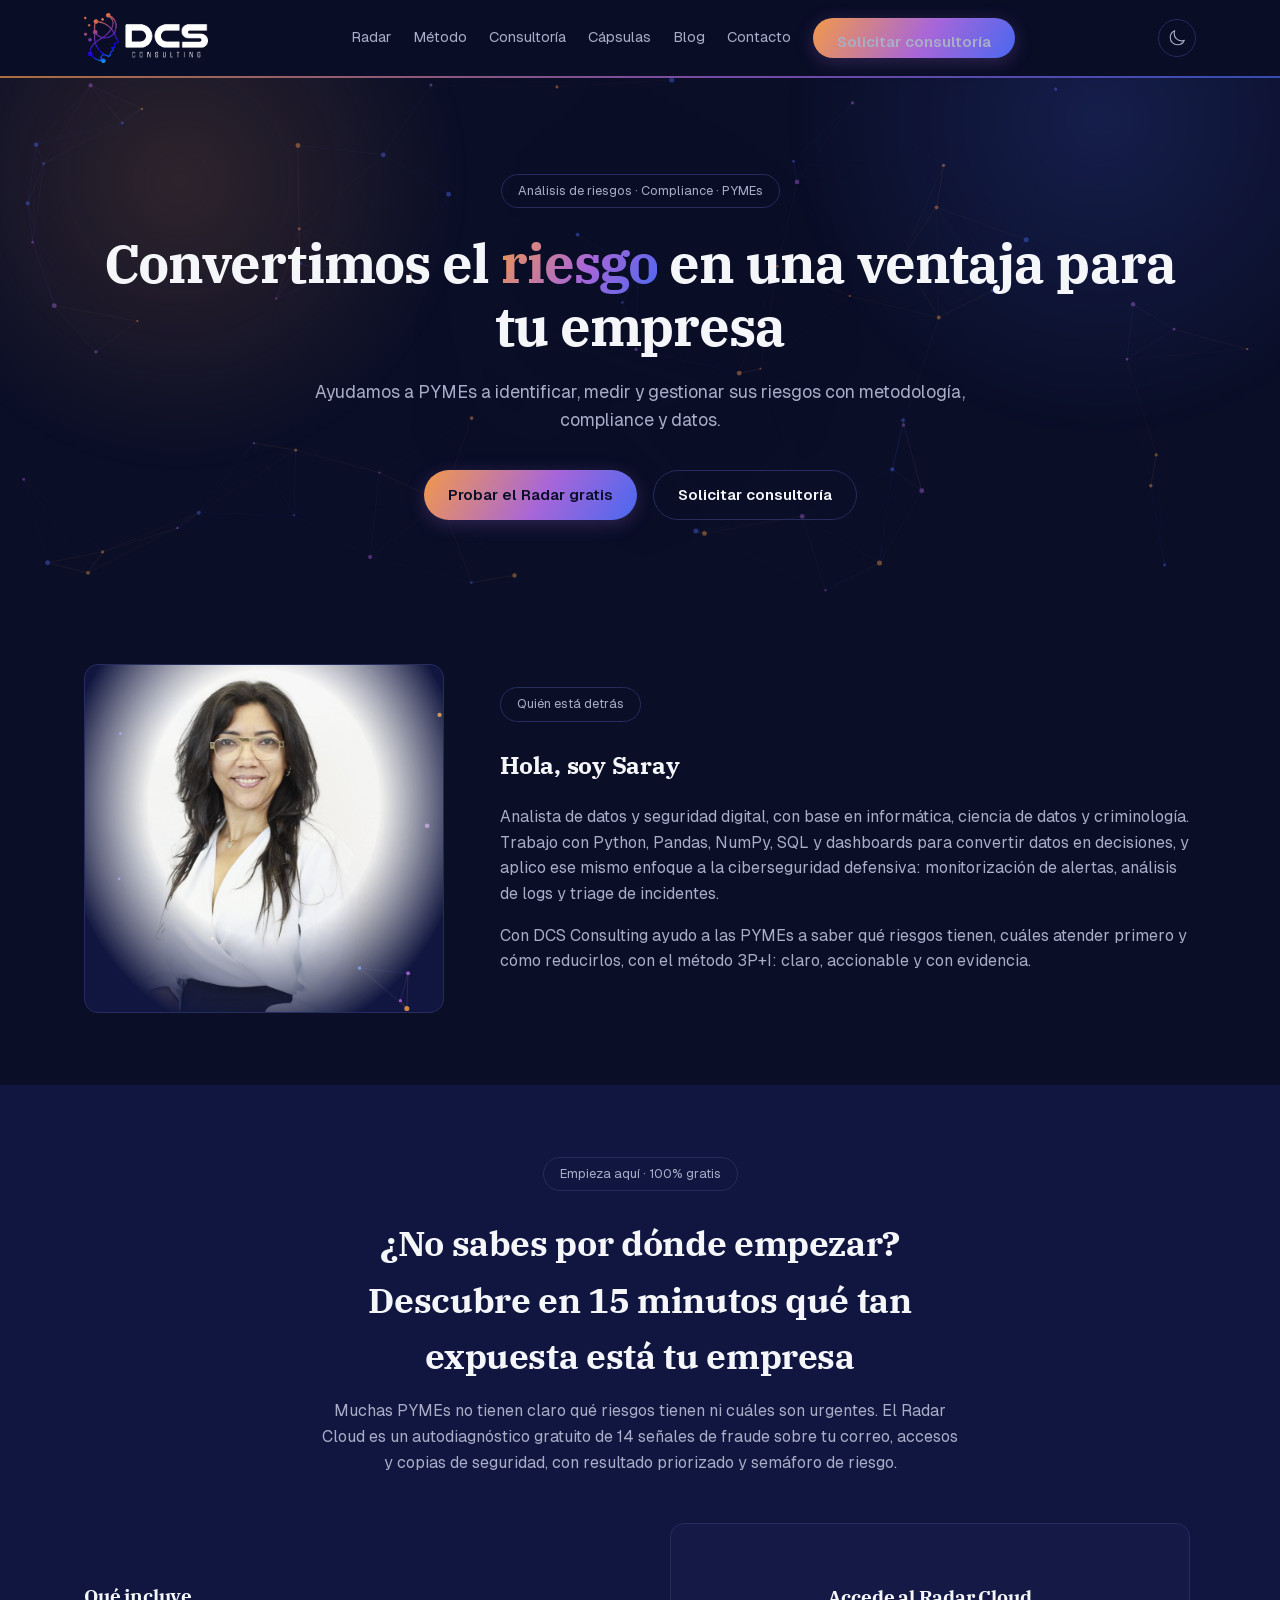
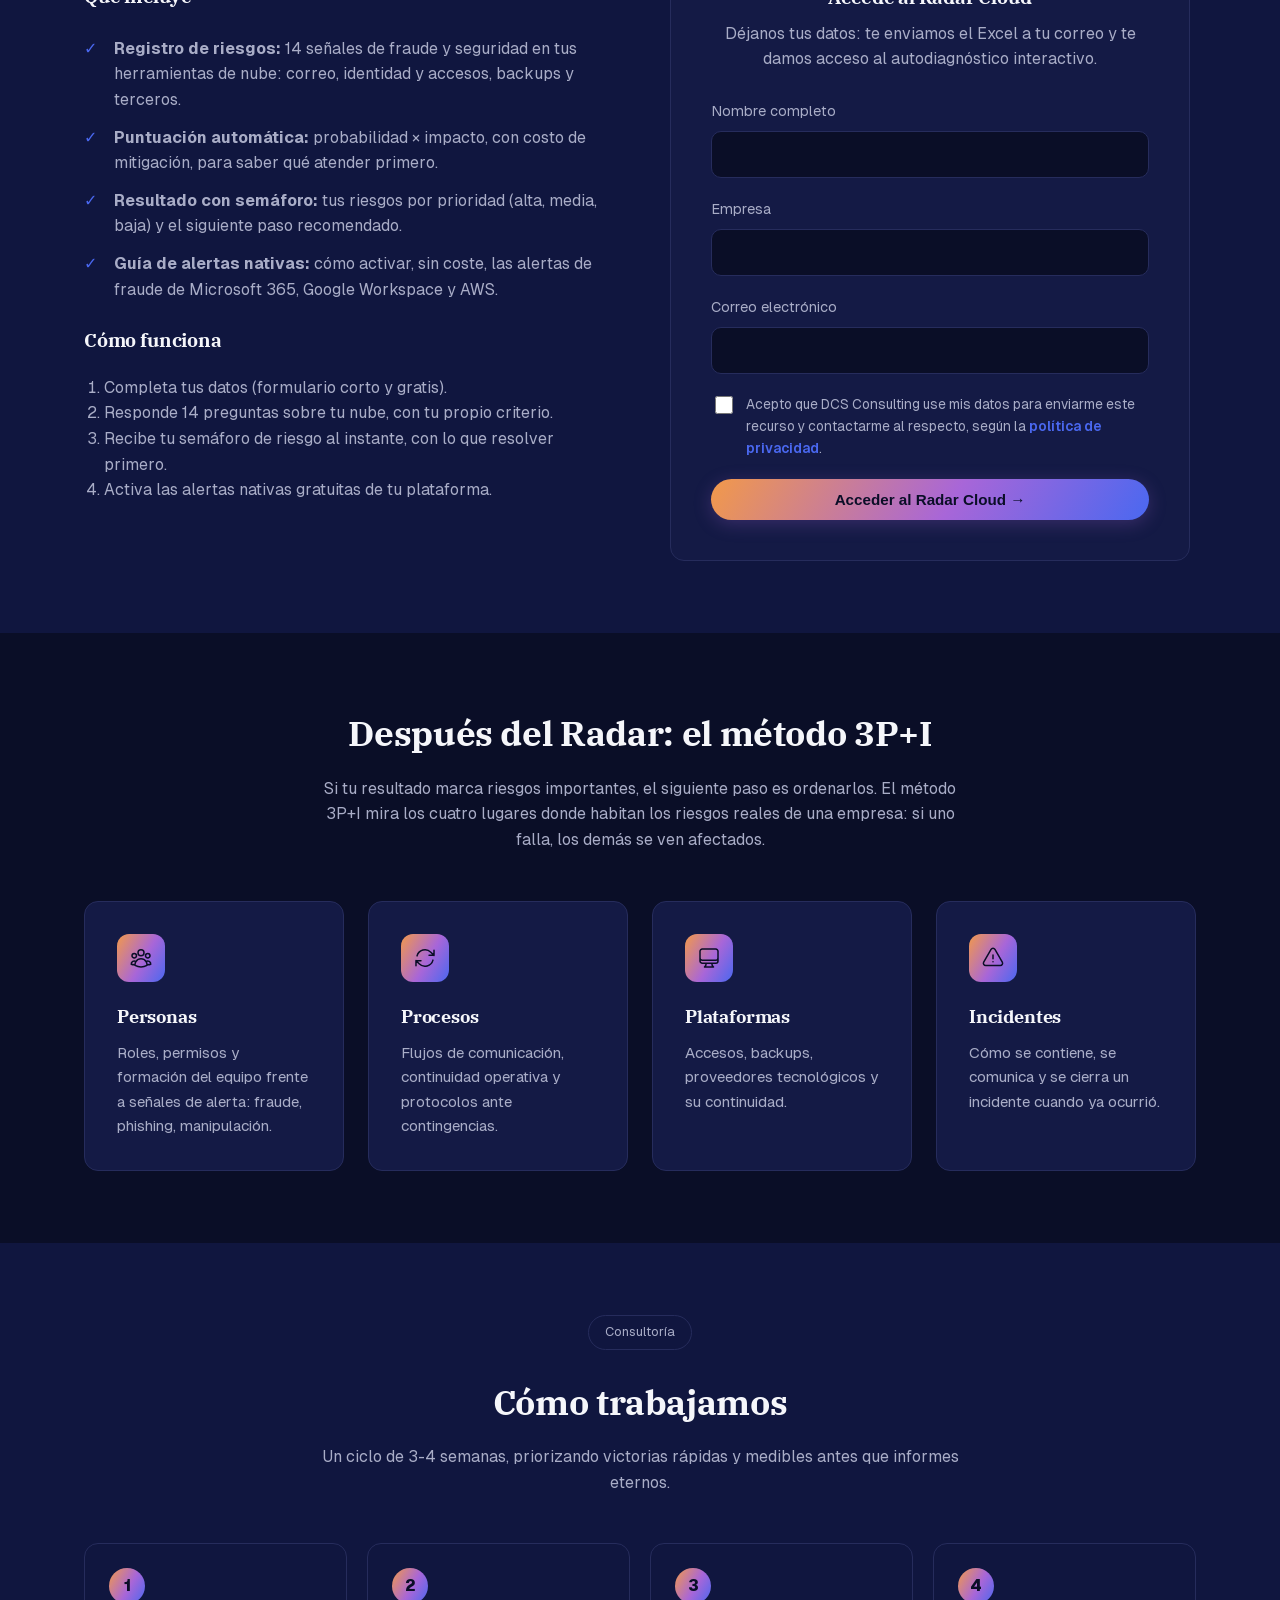
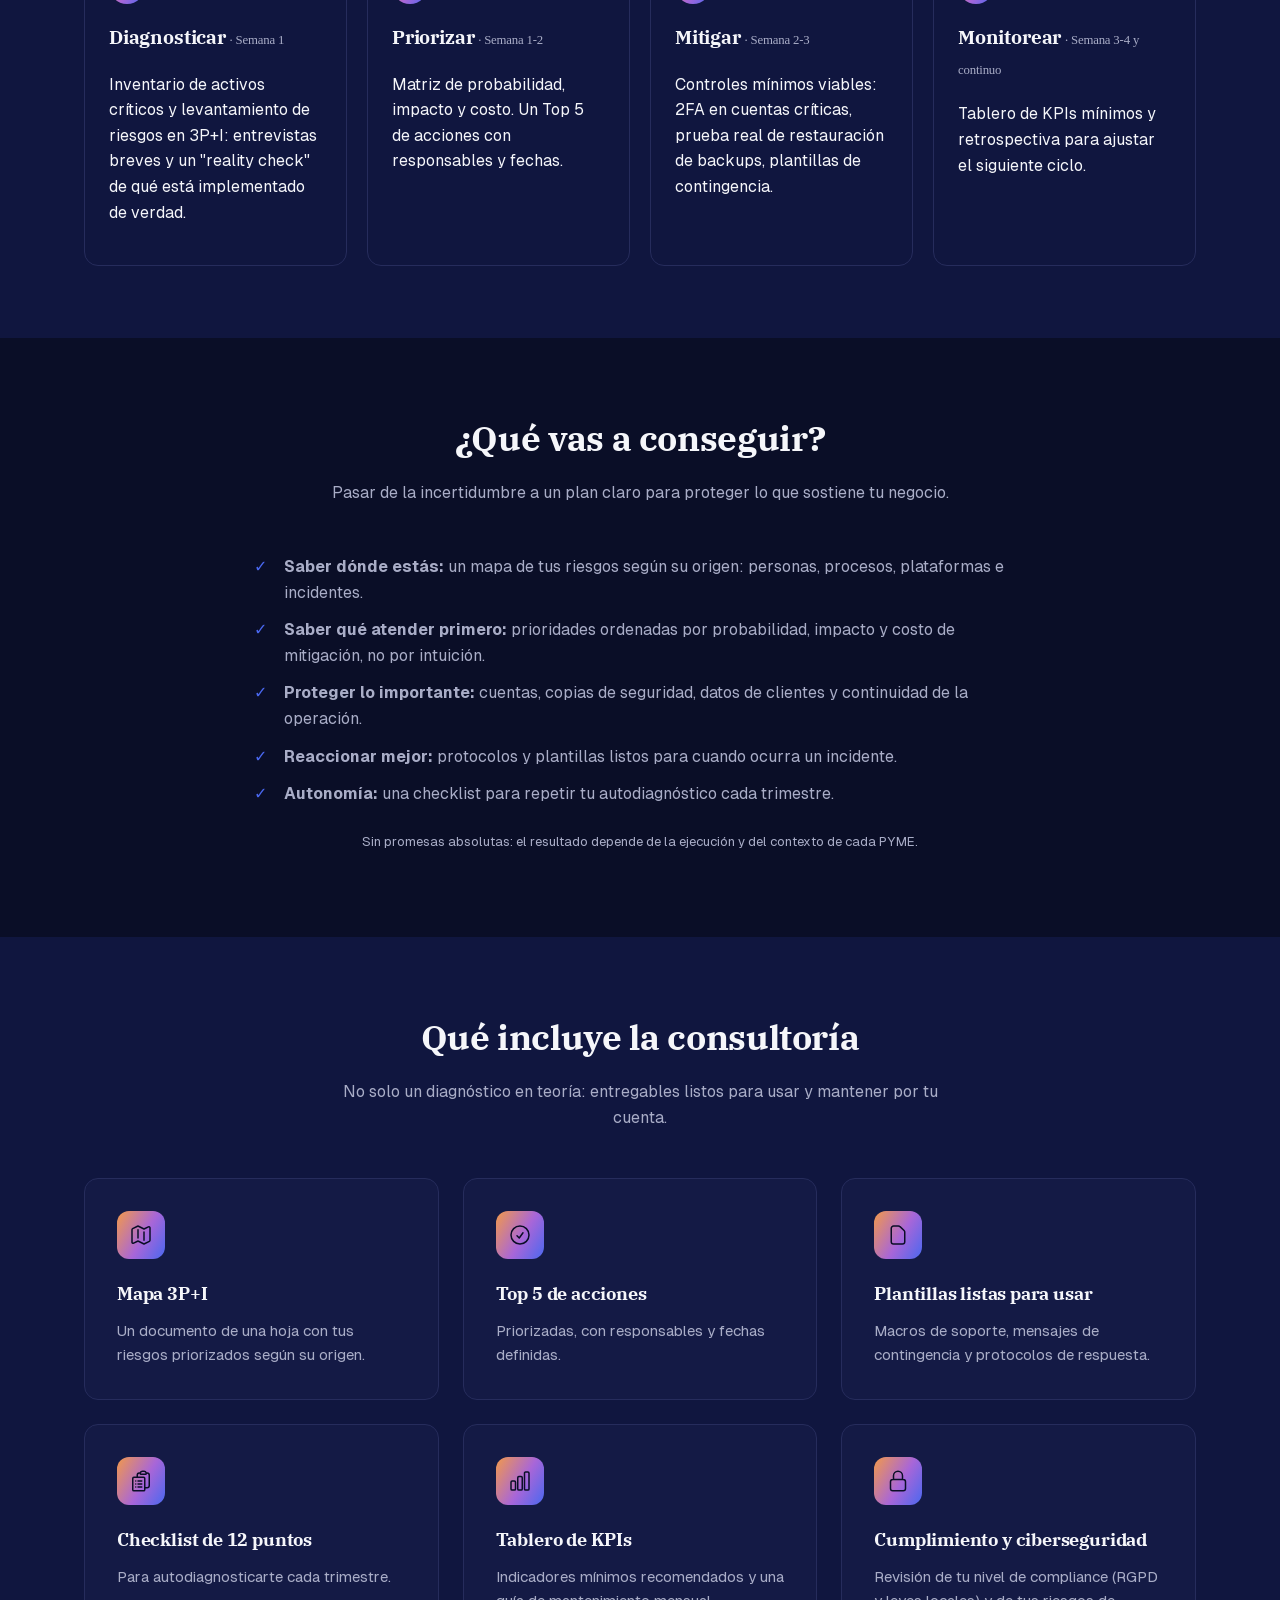
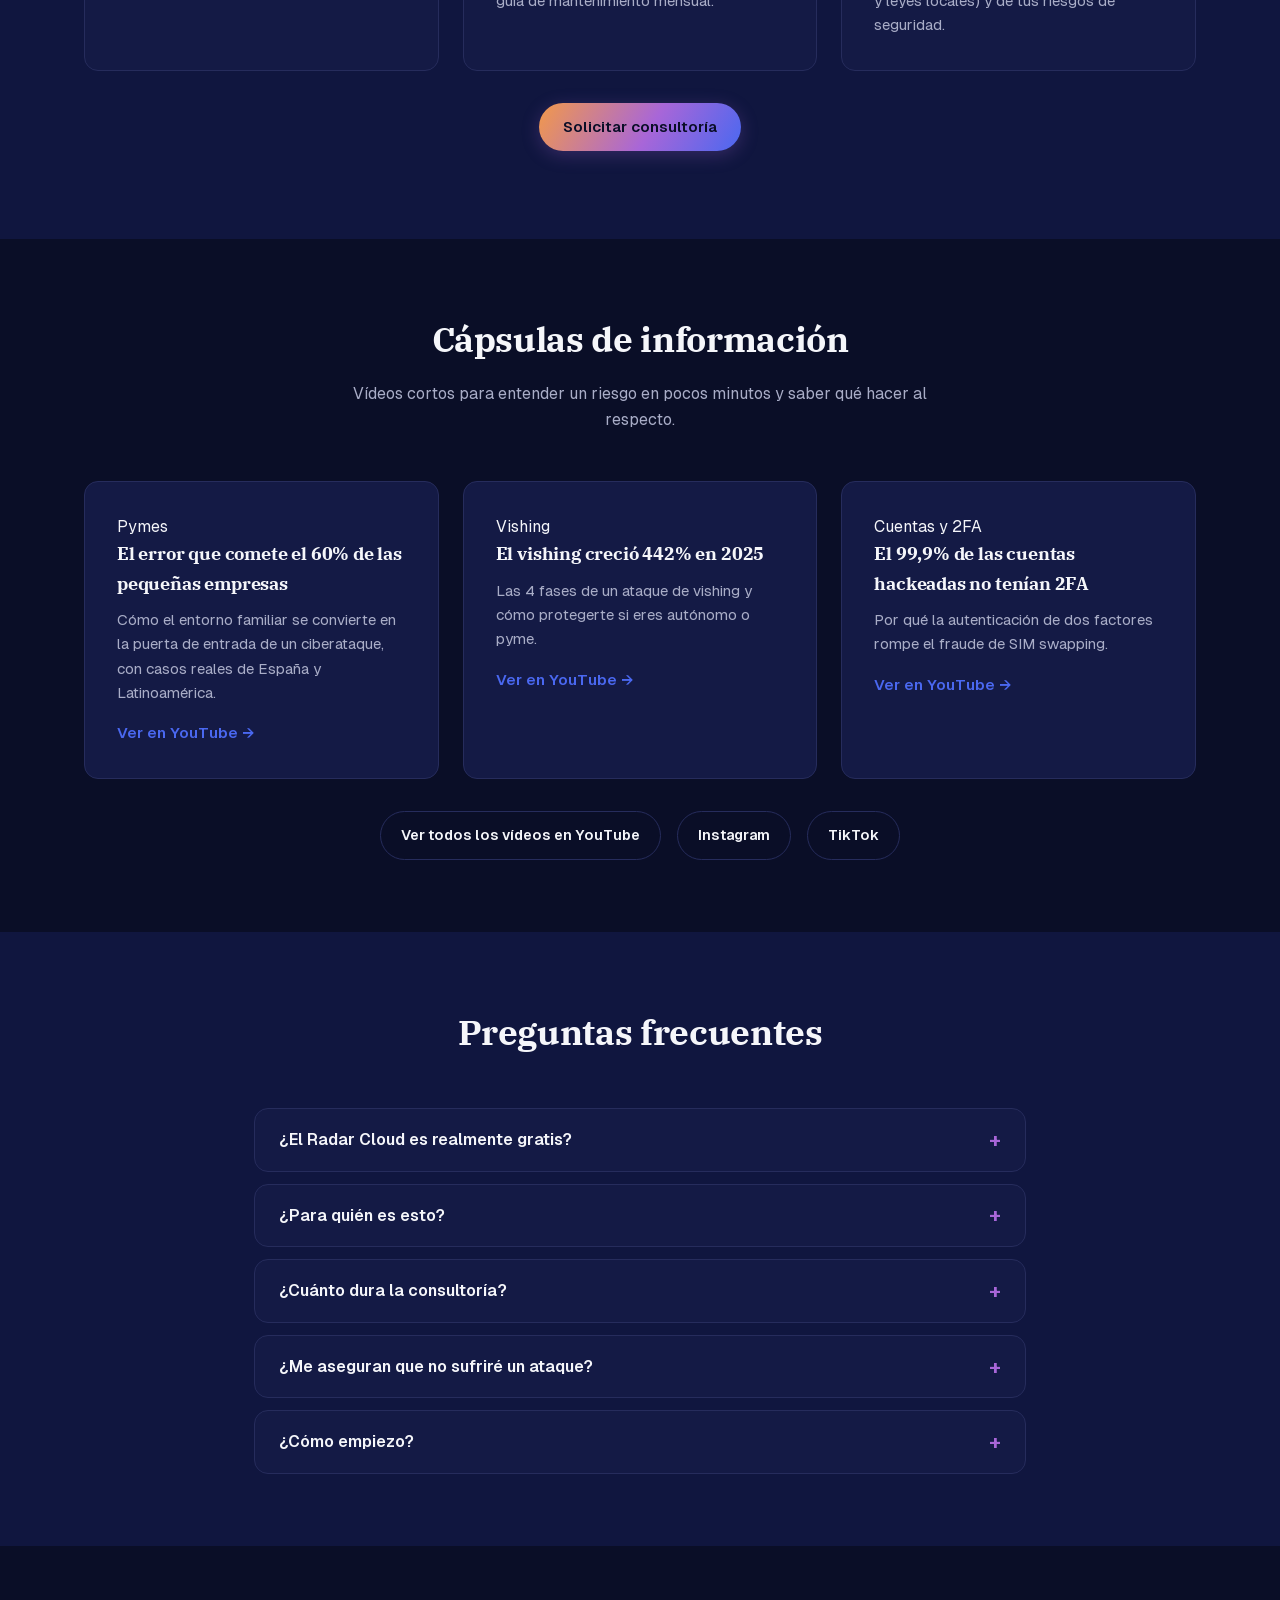
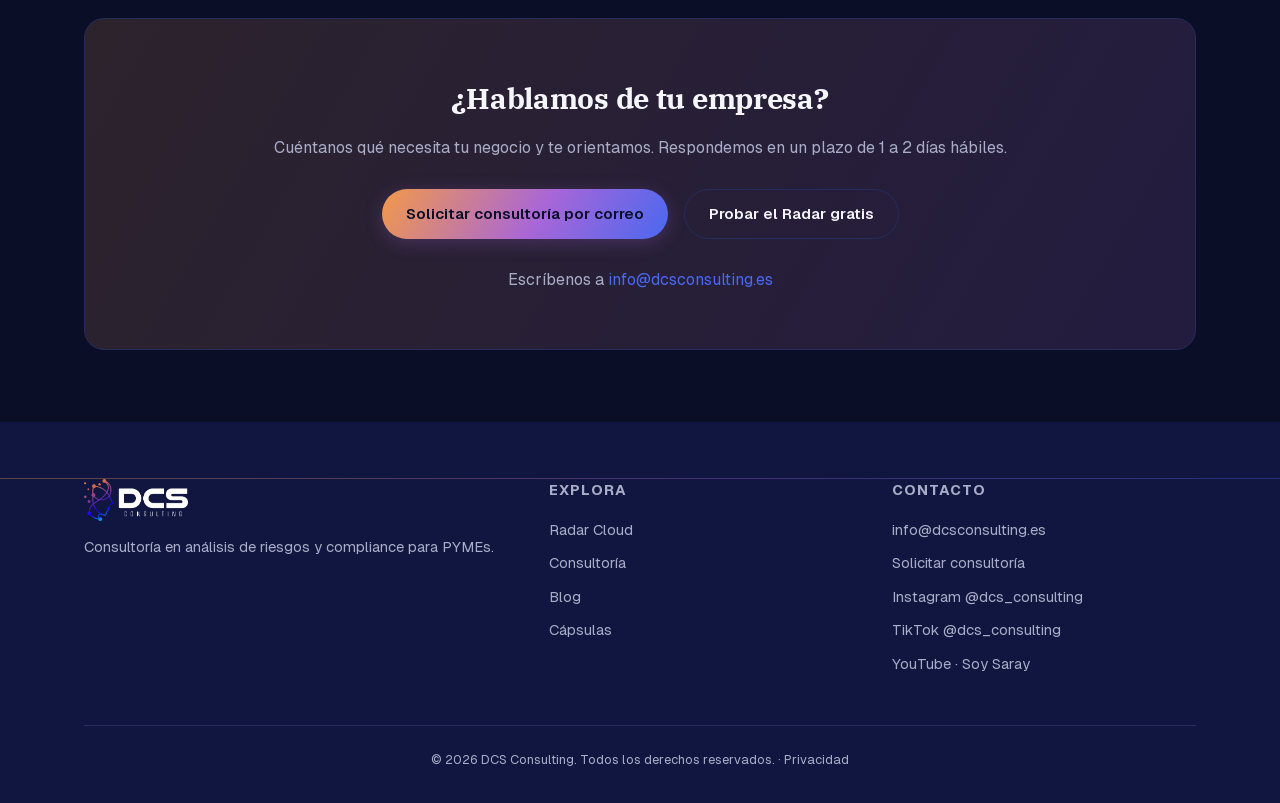
==== commit e4c228bd: "Unifica Radar, método y consultoría en la página de inicio y elimina las páginas Radar, Consultoría," ====
--- a/index.html
+++ b/index.html
@@ -5,17 +5,17 @@
 <meta charset="UTF-8">
 <meta name="viewport" content="width=device-width, initial-scale=1.0">
 <title>DCS Consulting — Consultoría en Análisis de Riesgos y Cumplimiento</title>
-<meta name="description" content="DCS Consulting: consultoría en análisis de riesgos, compliance y auditoría para PYMEs.">
+<meta name="description" content="DCS Consulting: autodiagnóstico gratuito de riesgos (Radar Cloud) y consultoría en análisis de riesgos y compliance para PYMEs.">
 <meta property="og:type" content="website">
 <meta property="og:title" content="DCS Consulting — Consultoría en Análisis de Riesgos y Cumplimiento">
-<meta property="og:description" content="DCS Consulting: consultoría en análisis de riesgos, compliance y auditoría para PYMEs.">
+<meta property="og:description" content="DCS Consulting: autodiagnóstico gratuito de riesgos (Radar Cloud) y consultoría en análisis de riesgos y compliance para PYMEs.">
 <meta property="og:url" content="https://dcsconsulting.es/">
 <meta property="og:image" content="https://dcsconsulting.es/assets/logo-full.png">
 <meta name="twitter:card" content="summary_large_image">
 <meta name="twitter:title" content="DCS Consulting — Consultoría en Análisis de Riesgos y Cumplimiento">
-<meta name="twitter:description" content="DCS Consulting: consultoría en análisis de riesgos, compliance y auditoría para PYMEs.">
+<meta name="twitter:description" content="DCS Consulting: autodiagnóstico gratuito de riesgos (Radar Cloud) y consultoría en análisis de riesgos y compliance para PYMEs.">
 <meta name="twitter:image" content="https://dcsconsulting.es/assets/logo-full.png">
-<link rel="stylesheet" href="css/style.css?v=20261029">
+<link rel="stylesheet" href="css/style.css?v=20261030">
 <link rel="icon" type="image/png" href="assets/favicon.png">
 <link rel="preconnect" href="https://fonts.googleapis.com">
 <link rel="preconnect" href="https://fonts.gstatic.com" crossorigin>
@@ -30,13 +30,13 @@
       <img src="assets/logo-full-dark.png" alt="DCS Consulting" class="logo-img logo-on-light">
     </a>
     <nav class="nav-links">
-      <a href="index.html" class="active">Inicio</a>
-      <a href="radar.html">Radar</a>
-      <a href="consultoria.html">Consultoría</a>
+      <a href="#radar">Radar</a>
+      <a href="#metodo">Método</a>
+      <a href="#consultoria">Consultoría</a>
+      <a href="#capsulas">Cápsulas</a>
       <a href="blog.html">Blog</a>
-      <a href="canal.html">Canal</a>
-      <a href="contacto.html">Contacto</a>
-      <a href="contacto.html" class="btn btn-primary">Solicitar consultoría</a>
+      <a href="#contacto">Contacto</a>
+      <a href="#contacto" class="btn btn-primary">Solicitar consultoría</a>
     </nav>
     <button class="theme-toggle" aria-label="Cambiar tema claro/oscuro" title="Cambiar tema">
       <svg class="icon-moon" viewBox="0 0 24 24"><path stroke-linecap="round" stroke-linejoin="round" stroke-width="1.5" d="M21.752 15.002A9.72 9.72 0 0118 15.75c-5.385 0-9.75-4.365-9.75-9.75 0-1.33.266-2.597.748-3.752A9.753 9.753 0 003 11.25C3 16.635 7.365 21 12.75 21a9.753 9.753 0 009.002-5.998z"/></svg>
@@ -54,8 +54,8 @@
     <h1>Convertimos el <span class="grad">riesgo</span> en una ventaja para tu empresa</h1>
     <p class="lead">Ayudamos a PYMEs a identificar, medir y gestionar sus riesgos con metodología, compliance y datos.</p>
     <div class="hero-actions">
-      <a href="radar.html" class="btn btn-primary">Probar el Radar gratis</a>
-      <a href="contacto.html" class="btn btn-outline">Solicitar consultoría</a>
+      <a href="#radar" class="btn btn-primary">Probar el Radar gratis</a>
+      <a href="#contacto" class="btn btn-outline">Solicitar consultoría</a>
     </div>
   </div>
 </section>
@@ -77,21 +77,67 @@
   </div>
 </section>
 
-<section class="section-alt">
-  <div class="container" style="max-width:820px;">
-    <div class="section-head">
-      <h2>¿Sientes que tu negocio está expuesto, pero no sabes por dónde empezar?</h2>
-    </div>
-    <p style="color:var(--text-muted);">Muchas PYMEs se topan con lo mismo: no tienen claro qué riesgos tienen, no saben cuáles son los más urgentes y no cuentan con un método para ordenarlos. Se invierte en herramientas sueltas, pero los riesgos reales suelen estar en otro sitio: una cuenta sin protección, una copia de seguridad que nunca se ha probado o una persona del equipo que recibe una llamada fraudulenta.</p>
-    <p style="color:var(--text-muted); margin-top:14px;">El riesgo no vive solo en la tecnología: vive donde se cruzan las <strong>personas</strong>, los <strong>procesos</strong> y las <strong>plataformas</strong>. Por eso empiezo por ordenarlo, no por venderte más herramientas.</p>
-  </div>
-</section>
-
-<section>
-  <div class="container">
-    <div class="section-head">
-      <h2>El método 3P+I</h2>
-      <p>Cuatro pilares donde habitan los riesgos reales de una empresa. Si uno falla, los demás se ven afectados.</p>
+<section class="section-alt" id="radar">
+  <div class="container">
+    <div class="section-head">
+      <span class="eyebrow">Empieza aquí · 100% gratis</span>
+      <h2>¿No sabes por dónde empezar? Descubre en 15 minutos qué tan expuesta está tu empresa</h2>
+      <p>Muchas PYMEs no tienen claro qué riesgos tienen ni cuáles son urgentes. El Radar Cloud es un autodiagnóstico gratuito de 14 señales de fraude sobre tu correo, accesos y copias de seguridad, con resultado priorizado y semáforo de riesgo.</p>
+    </div>
+    <div class="two-col">
+      <div>
+        <h3 class="mt-0">Qué incluye</h3>
+        <ul class="list-check">
+          <li><strong>Registro de riesgos:</strong> 14 señales de fraude y seguridad en tus herramientas de nube: correo, identidad y accesos, backups y terceros.</li>
+          <li><strong>Puntuación automática:</strong> probabilidad × impacto, con costo de mitigación, para saber qué atender primero.</li>
+          <li><strong>Resultado con semáforo:</strong> tus riesgos por prioridad (alta, media, baja) y el siguiente paso recomendado.</li>
+          <li><strong>Guía de alertas nativas:</strong> cómo activar, sin coste, las alertas de fraude de Microsoft 365, Google Workspace y AWS.</li>
+        </ul>
+        <h3>Cómo funciona</h3>
+        <ol style="color:var(--text-muted); padding-left:20px; margin:0;">
+          <li>Completa tus datos (formulario corto y gratis).</li>
+          <li>Responde 14 preguntas sobre tu nube, con tu propio criterio.</li>
+          <li>Recibe tu semáforo de riesgo al instante, con lo que resolver primero.</li>
+          <li>Activa las alertas nativas gratuitas de tu plataforma.</li>
+        </ol>
+      </div>
+      <div class="form-wrap" style="max-width:520px;">
+      <div class="section-head" style="margin-bottom:28px;">
+        <h3 style="margin-bottom:8px;">Accede al Radar Cloud</h3>
+        <p>Déjanos tus datos: te enviamos el Excel a tu correo y te damos acceso al autodiagnóstico interactivo.</p>
+      </div>
+      <form action="https://formspree.io/f/xlgqaark" method="POST" id="radar-form">
+        <input type="hidden" name="_next" value="https://dcsconsulting.es/radar-gracias.html">
+        <input type="hidden" name="_subject" value="Nueva solicitud del Radar Cloud">
+        <input type="hidden" name="_autoresponse" value="¡Gracias por tu interés en Radar Cloud DCS! Aquí tienes tu Excel de autodiagnóstico gratuito: https://dcsconsulting.es/assets/downloads/Radar-Cloud-DCS-Nivel1.xlsx&#10;&#10;Si prefieres la versión interactiva paso a paso, puedes hacerla aquí: https://dcsconsulting.es/radar-app.html&#10;&#10;— Equipo DCS Consulting">
+        <div class="field">
+          <label for="radar-nombre">Nombre completo</label>
+          <input type="text" id="radar-nombre" name="nombre" required>
+        </div>
+        <div class="field">
+          <label for="radar-empresa">Empresa</label>
+          <input type="text" id="radar-empresa" name="empresa">
+        </div>
+        <div class="field">
+          <label for="radar-email">Correo electrónico</label>
+          <input type="email" id="radar-email" name="email" required>
+        </div>
+        <div class="field field-checkbox">
+          <input type="checkbox" id="radar-consentimiento" name="consentimiento" value="si" required>
+          <label for="radar-consentimiento">Acepto que DCS Consulting use mis datos para enviarme este recurso y contactarme al respecto, según la <a href="privacidad.html">política de privacidad</a>.</label>
+        </div>
+        <button type="submit" class="btn btn-primary" style="width:100%;">Acceder al Radar Cloud →</button>
+      </form>
+    </div>
+    </div>
+  </div>
+</section>
+
+<section id="metodo">
+  <div class="container">
+    <div class="section-head">
+      <h2>Después del Radar: el método 3P+I</h2>
+      <p>Si tu resultado marca riesgos importantes, el siguiente paso es ordenarlos. El método 3P+I mira los cuatro lugares donde habitan los riesgos reales de una empresa: si uno falla, los demás se ven afectados.</p>
     </div>
     <div class="grid">
       <div class="card">
@@ -115,35 +161,34 @@
         <p>Cómo se contiene, se comunica y se cierra un incidente cuando ya ocurrió.</p>
       </div>
     </div>
-    <p class="text-center" style="margin-top:28px;"><a href="consultoria.html" style="color:var(--blue); font-weight:600;">Conoce el método con detalle →</a></p>
-  </div>
-</section>
-
-<section class="section-alt">
-  <div class="container">
-    <div class="section-head">
+  </div>
+</section>
+
+<section class="section-alt" id="consultoria">
+  <div class="container">
+    <div class="section-head">
+      <span class="eyebrow">Consultoría</span>
       <h2>Cómo trabajamos</h2>
       <p>Un ciclo de 3-4 semanas, priorizando victorias rápidas y medibles antes que informes eternos.</p>
     </div>
     <div class="steps">
       <div class="step">
-        <h3>Diagnosticar</h3>
-        <p>Inventario de activos críticos y levantamiento de riesgos en 3P+I.</p>
+        <h3>Diagnosticar <span style="color:var(--text-muted); font-weight:400; font-size:0.8rem;">· Semana 1</span></h3>
+        <p>Inventario de activos críticos y levantamiento de riesgos en 3P+I: entrevistas breves y un "reality check" de qué está implementado de verdad.</p>
       </div>
       <div class="step">
-        <h3>Priorizar</h3>
+        <h3>Priorizar <span style="color:var(--text-muted); font-weight:400; font-size:0.8rem;">· Semana 1-2</span></h3>
         <p>Matriz de probabilidad, impacto y costo. Un Top 5 de acciones con responsables y fechas.</p>
       </div>
       <div class="step">
-        <h3>Mitigar</h3>
+        <h3>Mitigar <span style="color:var(--text-muted); font-weight:400; font-size:0.8rem;">· Semana 2-3</span></h3>
         <p>Controles mínimos viables: 2FA en cuentas críticas, prueba real de restauración de backups, plantillas de contingencia.</p>
       </div>
       <div class="step">
-        <h3>Monitorear</h3>
+        <h3>Monitorear <span style="color:var(--text-muted); font-weight:400; font-size:0.8rem;">· Semana 3-4 y continuo</span></h3>
         <p>Tablero de KPIs mínimos y retrospectiva para ajustar el siguiente ciclo.</p>
       </div>
     </div>
-    <p class="text-center" style="margin-top:28px;"><a href="consultoria.html" style="color:var(--blue); font-weight:600;">Ver la consultoría completa →</a></p>
   </div>
 </section>
 
@@ -202,10 +247,11 @@
         <p>Revisión de tu nivel de compliance (RGPD y leyes locales) y de tus riesgos de seguridad.</p>
       </div>
     </div>
-  </div>
-</section>
-
-<section>
+    <p class="text-center" style="margin-top:32px;"><a href="#contacto" class="btn btn-primary">Solicitar consultoría</a></p>
+  </div>
+</section>
+
+<section id="capsulas">
   <div class="container">
     <div class="section-head">
       <h2>Cápsulas de información</h2>
@@ -232,40 +278,14 @@
       </div>
     </div>
     <div class="social-row" style="margin-top:32px;">
-      <a href="canal.html" class="social-pill">Ver todas las cápsulas</a>
-      <a href="https://www.youtube.com/@Sblalzo" target="_blank" rel="noopener" class="social-pill">YouTube</a>
+      <a href="https://www.youtube.com/@Sblalzo/videos" target="_blank" rel="noopener" class="social-pill">Ver todos los vídeos en YouTube</a>
       <a href="https://www.instagram.com/dcs_consulting/" target="_blank" rel="noopener" class="social-pill">Instagram</a>
       <a href="https://www.tiktok.com/@dcs_consulting" target="_blank" rel="noopener" class="social-pill">TikTok</a>
     </div>
   </div>
 </section>
 
-<section class="section-alt">
-  <div class="container">
-    <div class="section-head">
-      <h2>Empieza gratis, avanza a tu ritmo</h2>
-      <p>Dos formas de conocer el método 3P+I, de menor a mayor compromiso.</p>
-    </div>
-    <div class="grid grid-2">
-      <div class="card">
-        <span class="tag">Paso 1 · Gratis</span>
-        <div class="icon"><svg viewBox="0 0 24 24"><path stroke-linecap="round" stroke-linejoin="round" stroke-width="1.5" d="M9 12h3.75M9 15h3.75M9 18h3.75m3 .75H18a2.25 2.25 0 002.25-2.25V6.108c0-1.135-.845-2.098-1.976-2.192a48.424 48.424 0 00-1.123-.08m-5.801 0c-.065.21-.1.433-.1.664 0 .414.336.75.75.75h4.5a.75.75 0 00.75-.75 2.25 2.25 0 00-.1-.664m-5.8 0A2.251 2.251 0 0113.5 2.25H15c1.012 0 1.867.668 2.15 1.586m-5.8 0c-.376.023-.75.05-1.124.08C9.095 4.01 8.25 4.973 8.25 6.108V8.25m0 0H4.875c-.621 0-1.125.504-1.125 1.125v11.25c0 .621.504 1.125 1.125 1.125h9.75c.621 0 1.125-.504 1.125-1.125V9.375c0-.621-.504-1.125-1.125-1.125H8.25zM6.75 12h.008v.008H6.75V12zm0 3h.008v.008H6.75V15zm0 3h.008v.008H6.75V18z"/></svg></div>
-        <h3>Radar Cloud</h3>
-        <p>Autodiagnóstico gratuito: en 15 minutos descubre qué tan expuesta está tu empresa al fraude en la nube, con resultado priorizado y semáforo de riesgo.</p>
-        <p style="margin-top:16px;"><a href="radar.html" style="color:var(--blue); font-weight:600;">Probar el Radar →</a></p>
-      </div>
-      <div class="card">
-        <span class="tag">Paso 2 · Consultoría</span>
-        <div class="icon"><svg viewBox="0 0 24 24"><path stroke-linecap="round" stroke-linejoin="round" stroke-width="1.5" d="M9 12.75L11.25 15 15 9.75M21 12a9 9 0 11-18 0 9 9 0 0118 0z"/></svg></div>
-        <h3>Implementación guiada</h3>
-        <p>DCS Consulting gestiona contigo el diagnóstico, la priorización y el monitoreo de tus riesgos, de principio a fin.</p>
-        <p style="margin-top:16px;"><a href="consultoria.html" style="color:var(--blue); font-weight:600;">Solicitar consultoría →</a></p>
-      </div>
-    </div>
-  </div>
-</section>
-
-<section>
+<section class="section-alt" id="faq">
   <div class="container" style="max-width:820px;">
     <div class="section-head">
       <h2>Preguntas frecuentes</h2>
@@ -289,21 +309,22 @@
       </details>
       <details class="faq-item">
         <summary>¿Cómo empiezo?</summary>
-        <p>Prueba el Radar Cloud o escríbenos desde la página de contacto: te respondemos con los siguientes pasos.</p>
-      </details>
-    </div>
-  </div>
-</section>
-
-<section class="section-alt">
+        <p>Prueba el Radar Cloud o escríbenos a info@dcsconsulting.es desde la sección de contacto: te respondemos con los siguientes pasos.</p>
+      </details>
+    </div>
+  </div>
+</section>
+
+<section id="contacto">
   <div class="container">
     <div class="cta-banner">
-      <h2>Empecemos por ordenar tus riesgos</h2>
-      <p>Prueba el Radar Cloud gratis o cuéntanos tu caso y te orientamos.</p>
+      <h2>¿Hablamos de tu empresa?</h2>
+      <p>Cuéntanos qué necesita tu negocio y te orientamos. Respondemos en un plazo de 1 a 2 días hábiles.</p>
       <div class="hero-actions">
-        <a href="radar.html" class="btn btn-primary">Probar el Radar gratis</a>
-        <a href="contacto.html" class="btn btn-outline">Solicitar consultoría</a>
-      </div>
+        <a href="mailto:info@dcsconsulting.es?subject=Solicitud%20de%20consultor%C3%ADa" class="btn btn-primary">Solicitar consultoría por correo</a>
+        <a href="#radar" class="btn btn-outline">Probar el Radar gratis</a>
+      </div>
+      <p style="margin:28px 0 0;">Escríbenos a <a href="mailto:info@dcsconsulting.es" style="color:var(--blue);">info@dcsconsulting.es</a></p>
     </div>
   </div>
 </section>
@@ -320,15 +341,15 @@
       </div>
       <div>
         <h4>Explora</h4>
-        <a href="radar.html">Radar Cloud</a>
-        <a href="consultoria.html">Consultoría</a>
+        <a href="#radar">Radar Cloud</a>
+        <a href="#consultoria">Consultoría</a>
         <a href="blog.html">Blog</a>
-        <a href="canal.html">Canal</a>
+        <a href="#capsulas">Cápsulas</a>
       </div>
       <div>
         <h4>Contacto</h4>
         <p><a href="mailto:info@dcsconsulting.es">info@dcsconsulting.es</a></p>
-        <a href="contacto.html">Solicitar consultoría</a>
+        <a href="#contacto">Solicitar consultoría</a>
         <a href="https://www.instagram.com/dcs_consulting/" target="_blank" rel="noopener">Instagram @dcs_consulting</a>
         <a href="https://www.tiktok.com/@dcs_consulting" target="_blank" rel="noopener">TikTok @dcs_consulting</a>
         <a href="https://www.youtube.com/@Sblalzo" target="_blank" rel="noopener">YouTube · Soy Saray</a>
@@ -341,8 +362,8 @@
 </footer>
 
 <script defer src="lib/three.min.js"></script>
-<script defer src="js/hero-nebula.js?v=20261029"></script>
-<script defer src="js/particle-swarm.js?v=20261029"></script>
-<script src="js/main.js?v=20261029"></script>
+<script defer src="js/hero-nebula.js?v=20261030"></script>
+<script defer src="js/particle-swarm.js?v=20261030"></script>
+<script src="js/main.js?v=20261030"></script>
 </body>
 </html>
--- a/css/style.css
+++ b/css/style.css
@@ -1215,3 +1215,6 @@
 .faq-item[open] summary::after { content: "–"; }
 
 .faq-item p { color: var(--text-muted); margin: 0 0 18px; }
+
+/* Anclas de la página única */
+section[id] { scroll-margin-top: 72px; }
